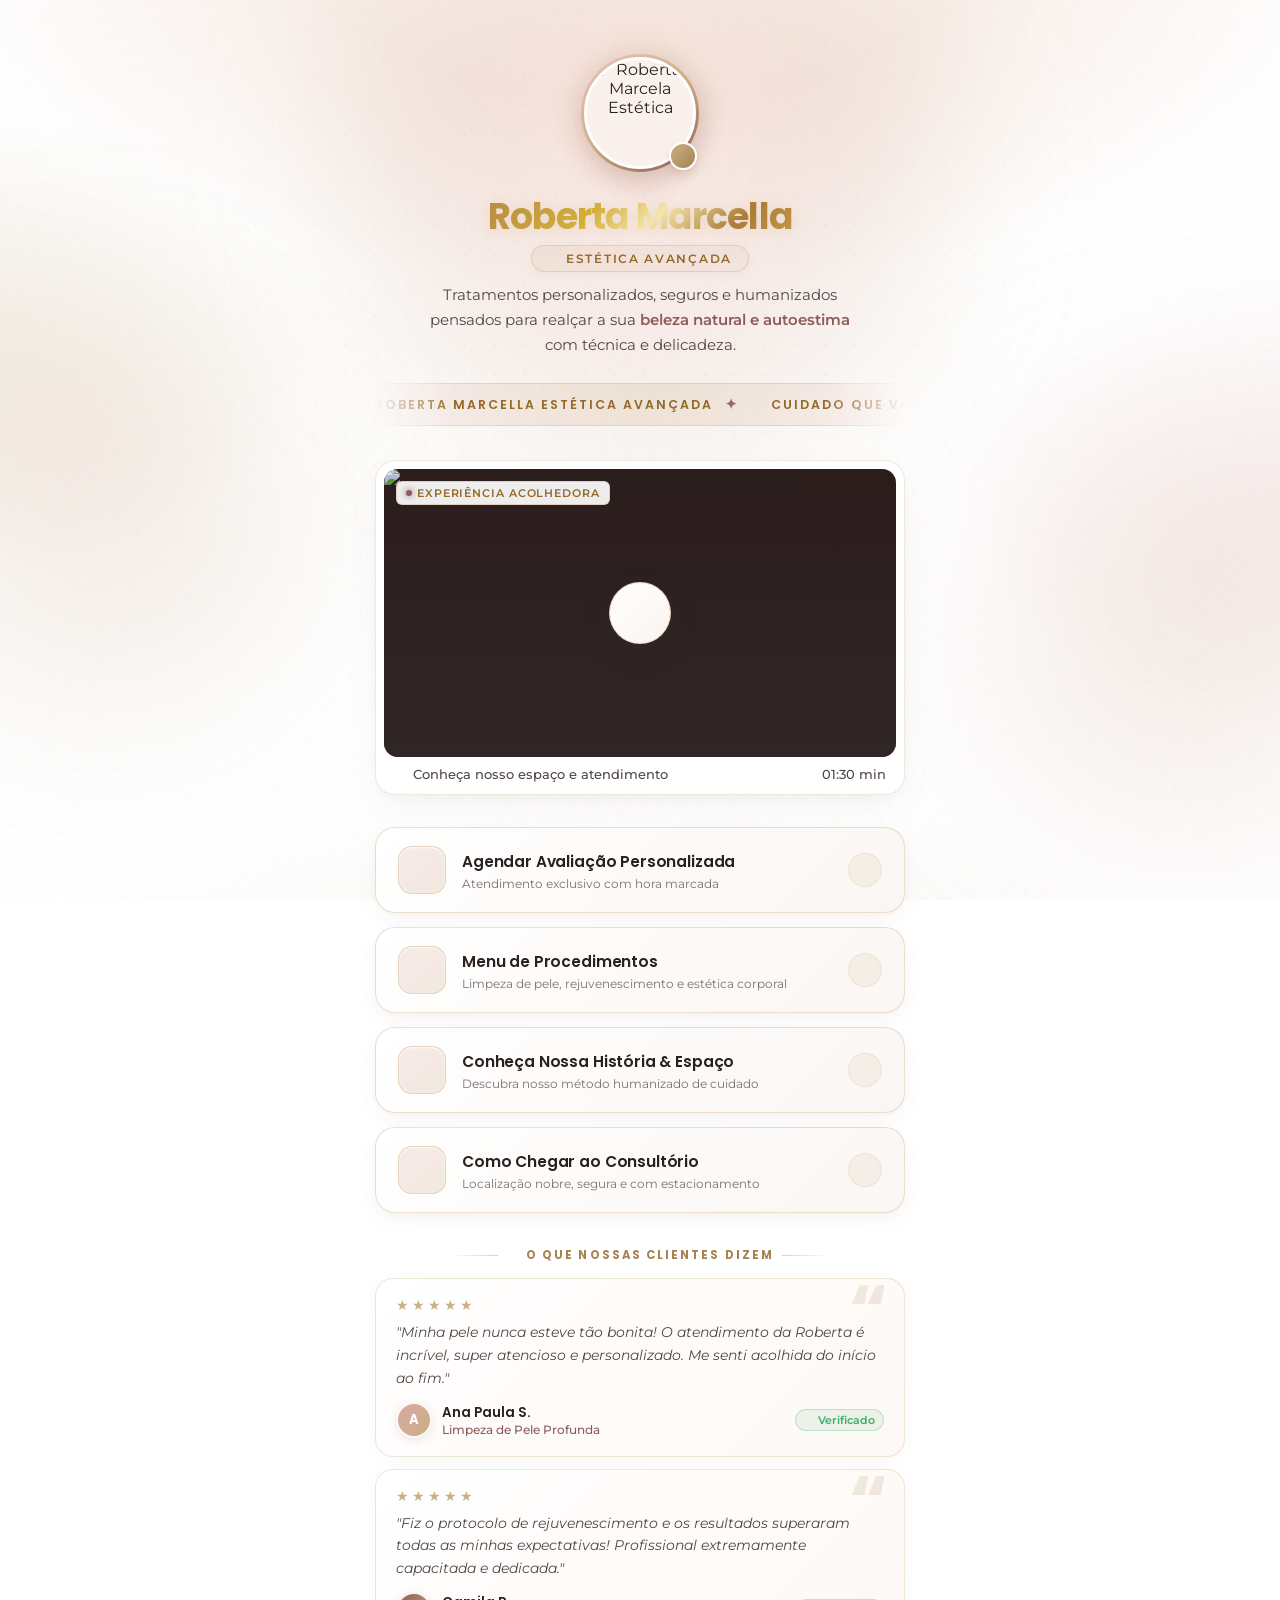
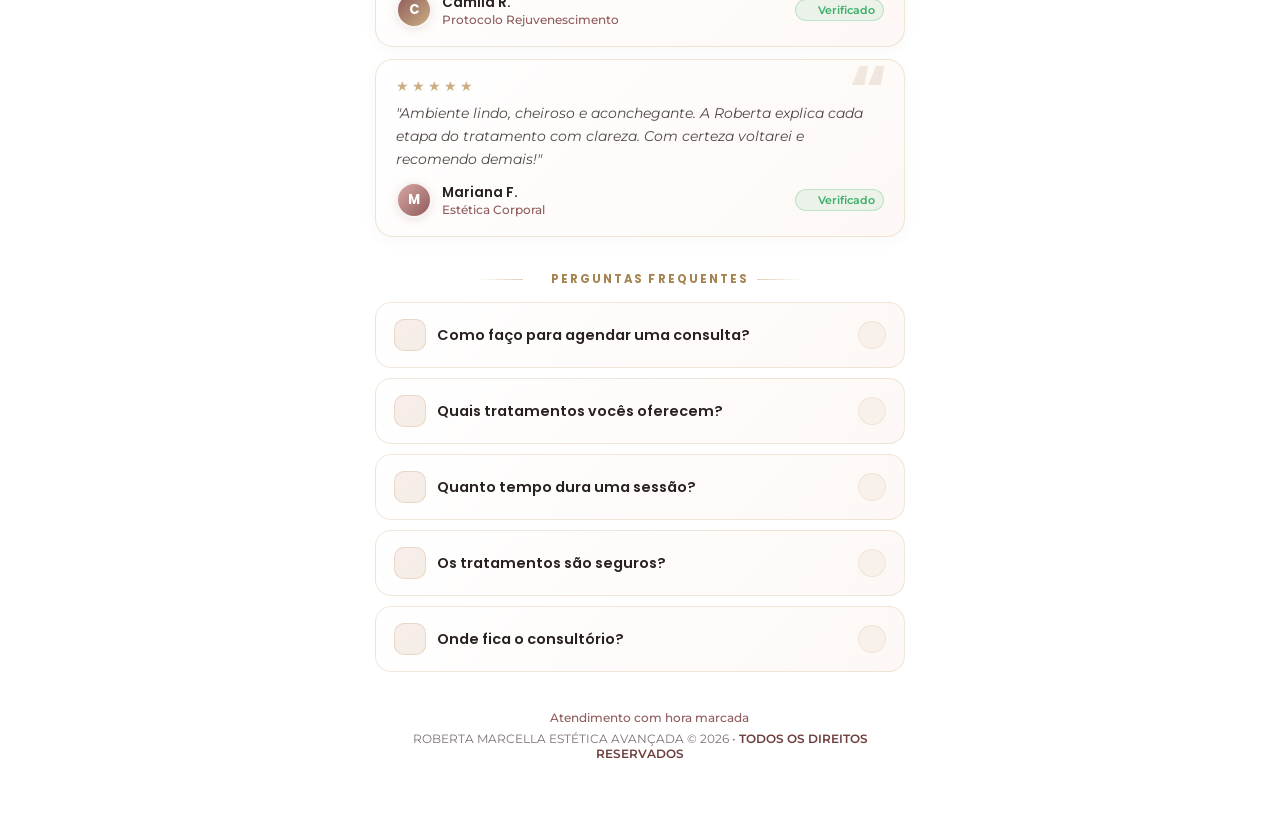
==== bio-roberta-marcela.html @ e095eda8 "Add files via upload" ====
<!DOCTYPE html>
<html lang="pt-BR">
<head>
  <meta charset="UTF-8">
  <meta name="viewport" content="width=device-width, initial-scale=1.0">
  <title>Roberta Marcela Estética — Links Oficiais</title>
  <meta name="description" content="Agendamento de consultas, tratamentos corporais e faciais, protocolos exclusivos e contato direto com Roberta Marcela Estética.">

  <!-- Fontes de Luxo: Poppins & Montserrat -->
  <link rel="preconnect" href="https://fonts.googleapis.com">
  <link rel="preconnect" href="https://fonts.gstatic.com" crossorigin>
  <link href="https://fonts.googleapis.com/css2?family=Montserrat:ital,wght@0,300;0,400;0,500;0,600;0,700;1,400&family=Poppins:wght@300;400;500;600;700;800&display=swap" rel="stylesheet">

  <!-- Lucide Icons -->
  <script src="https://unpkg.com/lucide@latest"></script>

  <style>
    /* =========================================================
       TEMA: LIGHT MODERNO PREMIUM MINIMALISTA (Fundo Branco Puro & Bege Seda)
       Identidade: Roberta Marcela Estética (Wine, Rose, Ouro Champanhe & Branco)
       ========================================================= */
    :root {
      --bg-light: #FFFFFF;
      --bg-cream: #FCFAF8;
      --bg-soft: #F9F5F2;
      --surface-card: #FFFFFF;
      --surface-card-hover: #FDFBF9;
      
      /* Cores de Assinatura Roberta Marcela */
      --color-wine: #8E5A5A;
      --color-wine-dark: #6D3D3D;
      --color-wine-soft: rgba(142, 90, 90, 0.08);
      --color-rose: #D9A9A4;
      --color-gold: #CBAE83;
      --color-gold-dark: #A58452;
      
      --text-dark: #292020;
      --text-sub: #524747;
      --text-muted: #7E7070;
      --text-dim: #A89B9B;
      
      --border-card: rgba(203, 174, 131, 0.28);
      --border-card-hover: rgba(142, 90, 90, 0.45);
      
      --shadow-luxury: 0 14px 34px -6px rgba(142, 90, 90, 0.08), 0 4px 14px -2px rgba(51, 43, 43, 0.04);
      --shadow-luxury-hover: 0 20px 42px -6px rgba(142, 90, 90, 0.16), 0 8px 20px -2px rgba(203, 174, 131, 0.12);
      --ease-luxury: cubic-bezier(0.16, 1, 0.3, 1);
    }

    * {
      box-sizing: border-box;
      margin: 0;
      padding: 0;
    }

    body {
      min-height: 100vh;
      background-color: var(--bg-light);
      color: var(--text-dark);
      font-family: 'Montserrat', sans-serif;
      display: flex;
      justify-content: center;
      align-items: flex-start;
      padding: 48px 18px 64px;
      position: relative;
      overflow-x: hidden;
      -webkit-font-smoothing: antialiased;
    }

    /* =========================================================
       FUNDO PREMIUM — SEDA BRANCA COM LUZ DE ESTÚDIO & OURO
       ========================================================= */

    /* Base: seda branca com veios de luz dourada e rosé */
    .ambient-bg {
      position: fixed;
      inset: 0;
      pointer-events: none;
      z-index: 0;
      overflow: hidden;
      background:
        /* Luz de estúdio principal — cone descendente */
        radial-gradient(ellipse 80% 55% at 50% -5%,
          rgba(255, 248, 242, 1) 0%,
          rgba(247, 232, 224, 0.7) 30%,
          rgba(255,255,255,0) 68%),
        /* Reflexo ouro esquerdo */
        radial-gradient(ellipse 55% 45% at -8% 38%,
          rgba(203, 174, 131, 0.22) 0%,
          rgba(255,255,255,0) 60%),
        /* Reflexo rosé direito */
        radial-gradient(ellipse 55% 45% at 108% 55%,
          rgba(233, 197, 194, 0.28) 0%,
          rgba(255,255,255,0) 60%),
        /* Vinheta inferior suave — mantém branco no centro */
        radial-gradient(ellipse 90% 50% at 50% 115%,
          rgba(203, 174, 131, 0.14) 0%,
          rgba(255,255,255,0) 55%),
        /* Base absoluta: branco puro */
        #FFFFFF;
    }

    /* Feixe de luz de estúdio dramático — spot central */
    .spotlight-beam {
      position: absolute;
      top: -200px;
      left: 50%;
      transform: translateX(-50%);
      width: min(1000px, 130vw);
      height: 700px;
      background:
        conic-gradient(from 265deg at 50% 0%,
          rgba(255,255,255,0) 0deg,
          rgba(255, 245, 235, 0.55) 25deg,
          rgba(247, 221, 208, 0.45) 35deg,
          rgba(255,255,255,0) 50deg);
      filter: blur(38px);
      pointer-events: none;
      animation: spotlightPulse 9s ease-in-out infinite alternate;
    }

    @keyframes spotlightPulse {
      0%   { opacity: 0.6; transform: translateX(-50%) scaleX(0.9); }
      100% { opacity: 1;   transform: translateX(-50%) scaleX(1.05); }
    }

    /* Orbes de luz orgânicas */
    .glow-sphere { position: absolute; border-radius: 50%; pointer-events: none; }

    .glow-1 {
      width: 620px; height: 620px;
      top: -140px; left: 50%;
      transform: translateX(-50%);
      background: radial-gradient(circle,
        rgba(255, 235, 220, 0.55) 0%,
        rgba(233, 197, 194, 0.38) 38%,
        rgba(203, 174, 131, 0.18) 62%,
        transparent 80%);
      filter: blur(75px);
      animation: ambientBreathe 11s ease-in-out infinite alternate;
    }

    .glow-2 {
      width: 500px; height: 500px;
      bottom: 2%; right: -12%;
      background: radial-gradient(circle,
        rgba(203, 174, 131, 0.3) 0%,
        rgba(233, 197, 194, 0.2) 45%,
        transparent 72%);
      filter: blur(90px);
      animation: ambientDriftRight 15s ease-in-out infinite alternate;
    }

    .glow-3 {
      width: 460px; height: 460px;
      bottom: 18%; left: -10%;
      background: radial-gradient(circle,
        rgba(233, 197, 194, 0.38) 0%,
        rgba(203, 174, 131, 0.18) 45%,
        transparent 72%);
      filter: blur(85px);
      animation: ambientDriftLeft 13s ease-in-out infinite alternate;
    }

    /* Orbe extra — brilho ouro no centro-meio */
    .glow-4 {
      width: 360px; height: 180px;
      top: 42%; left: 50%;
      transform: translateX(-50%);
      background: radial-gradient(ellipse,
        rgba(203, 174, 131, 0.13) 0%,
        transparent 70%);
      filter: blur(55px);
      animation: ambientBreathe 16s ease-in-out infinite alternate-reverse;
    }

    @keyframes ambientBreathe {
      0%   { transform: translateX(-50%) scale(0.92); opacity: 0.55; }
      100% { transform: translateX(-50%) scale(1.12); opacity: 1; }
    }
    @keyframes ambientDriftRight {
      0%   { transform: translate(0, 0) scale(1); }
      100% { transform: translate(-40px, -55px) scale(1.12); }
    }
    @keyframes ambientDriftLeft {
      0%   { transform: translate(0, 0) scale(1); }
      100% { transform: translate(45px, -35px) scale(1.1); }
    }

    /* Banda horizontal de luz — como reflexo de teto */
    .light-band {
      position: absolute;
      top: 0; left: 0; right: 0;
      height: 3px;
      background: linear-gradient(90deg,
        transparent 0%,
        rgba(203, 174, 131, 0.0) 10%,
        rgba(233, 210, 180, 0.7) 35%,
        rgba(255, 248, 236, 0.9) 50%,
        rgba(233, 210, 180, 0.7) 65%,
        rgba(203, 174, 131, 0.0) 90%,
        transparent 100%);
      pointer-events: none;
      z-index: 2;
    }

    /* Grid de pontos de diamante ultra-finos */
    .ambient-grid {
      position: fixed;
      inset: 0;
      background-image:
        radial-gradient(circle, rgba(142, 90, 90, 0.055) 1px, transparent 1px);
      background-size: 30px 30px;
      pointer-events: none;
      z-index: 0;
      mask-image: radial-gradient(ellipse 75% 60% at 50% 35%, black 15%, transparent 75%);
      -webkit-mask-image: radial-gradient(ellipse 75% 60% at 50% 35%, black 15%, transparent 75%);
    }

    /* Textura orgânica sedosa */
    .ambient-noise {
      position: fixed;
      inset: 0;
      opacity: 0.03;
      background-image: url("data:image/svg+xml,%3Csvg viewBox='0 0 200 200' xmlns='http://www.w3.org/2000/svg'%3E%3Cfilter id='noiseFilter'%3E%3CfeTurbulence type='fractalNoise' baseFrequency='0.72' numOctaves='4' stitchTiles='stitch'/%3E%3C/filter%3E%3Crect width='100%25' height='100%25' filter='url(%23noiseFilter)'/%3E%3C/svg%3E");
      pointer-events: none;
      z-index: 0;
    }

    /* Auréolas concêntricas decorativas no topo (zen) */
    .zen-rings {
      position: absolute;
      top: -140px;
      left: 50%;
      transform: translateX(-50%);
      width: 750px; height: 750px;
      border-radius: 50%;
      border: 1px solid rgba(203, 174, 131, 0.18);
      box-shadow:
        0 0 0 60px  rgba(233, 197, 194, 0.06),
        0 0 0 130px rgba(203, 174, 131, 0.04),
        0 0 0 210px rgba(233, 197, 194, 0.03);
      pointer-events: none;
      mask-image: radial-gradient(ellipse at center, black 30%, transparent 68%);
      -webkit-mask-image: radial-gradient(ellipse at center, black 30%, transparent 68%);
      animation: zenSpin 60s linear infinite;
    }

    @keyframes zenSpin {
      from { transform: translateX(-50%) rotate(0deg); }
      to   { transform: translateX(-50%) rotate(360deg); }
    }

    /* Container Principal */
    .bio-card-wrapper {
      position: relative;
      z-index: 1;
      width: 100%;
      max-width: 530px;
      display: flex;
      flex-direction: column;
      align-items: center;
      text-align: center;
      gap: 24px;
      animation: fadeInPage 0.85s var(--ease-luxury) forwards;
    }

    @keyframes fadeInPage {
      from { opacity: 0; transform: translateY(18px); }
      to { opacity: 1; transform: translateY(0); }
    }

    /* =========================================================
       1. FOTO NO MEIO NA PARTE SUPERIOR (Minimalista & Luxo Claro)
       ========================================================= */
    .profile-avatar-area {
      position: relative;
      margin-top: 6px;
    }

    .avatar-halo {
      position: absolute;
      inset: -6px;
      border-radius: 50%;
      background: linear-gradient(135deg, rgba(233, 197, 194, 0.7), rgba(203, 174, 131, 0.5), rgba(142, 90, 90, 0.3));
      filter: blur(12px);
      opacity: 0.65;
      animation: pulseHalo 4s ease-in-out infinite alternate;
    }

    @keyframes pulseHalo {
      0% { opacity: 0.45; transform: scale(0.97); }
      100% { opacity: 0.85; transform: scale(1.05); }
    }

    .avatar-outer-ring {
      position: relative;
      width: 118px;
      height: 118px;
      border-radius: 50%;
      padding: 3px;
      background: linear-gradient(145deg, #E9C5C2 0%, #CBAE83 50%, #8E5A5A 100%);
      box-shadow: 0 12px 28px rgba(142, 90, 90, 0.18);
    }

    .avatar-image {
      width: 100%;
      height: 100%;
      border-radius: 50%;
      object-fit: cover;
      display: block;
      border: 3px solid #FFFFFF;
      background-color: #FBF1EC;
    }

    .seal-certified {
      position: absolute;
      bottom: 2px;
      right: 2px;
      width: 28px;
      height: 28px;
      background: linear-gradient(135deg, #CBAE83, #A58452);
      color: #FFFFFF;
      border-radius: 50%;
      display: flex;
      align-items: center;
      justify-content: center;
      border: 2.5px solid #FFFFFF;
      box-shadow: 0 4px 10px rgba(142, 90, 90, 0.2);
    }

    .seal-certified svg {
      width: 15px;
      height: 15px;
      stroke-width: 3;
    }

    /* =========================================================
       2. NOME H1 ABAIXO & DESCRIÇÃO BIO
       ========================================================= */
    .profile-heading {
      display: flex;
      flex-direction: column;
      align-items: center;
      gap: 8px;
    }

    /* Nome Roberta Marcella Todo Dourado */
    .profile-title {
      font-family: 'Poppins', sans-serif;
      font-size: clamp(1.75rem, 5.4vw, 2.25rem);
      font-weight: 700;
      letter-spacing: -0.02em;
      line-height: 1.15;
      background: linear-gradient(135deg, #B58A46 0%, #D4AF37 35%, #F3E5AB 55%, #AA7C36 80%, #C49746 100%);
      -webkit-background-clip: text;
      -webkit-text-fill-color: transparent;
      filter: drop-shadow(0 2px 8px rgba(181, 138, 70, 0.2));
    }

    .tag-aesthetic {
      display: inline-flex;
      align-items: center;
      gap: 6px;
      background: linear-gradient(135deg, rgba(203, 174, 131, 0.15) 0%, rgba(233, 197, 194, 0.2) 100%);
      border: 1px solid rgba(203, 174, 131, 0.4);
      padding: 5px 16px;
      border-radius: 999px;
      font-size: 0.76rem;
      font-weight: 600;
      color: #946927;
      text-transform: uppercase;
      letter-spacing: 0.14em;
      box-shadow: 0 2px 8px rgba(203, 174, 131, 0.15);
    }

    .profile-bio-description {
      font-size: 0.95rem;
      line-height: 1.62;
      color: var(--text-sub);
      max-width: 440px;
      margin-top: 3px;
      font-weight: 400;
    }

    .profile-bio-description strong {
      color: var(--color-wine);
      font-weight: 600;
    }

    /* =========================================================
       LINHA LETREIRO INFINITO (Marquee: Roberta Marcella Estética Avançada)
       ========================================================= */
    .marquee-strip {
      width: 100%;
      overflow: hidden;
      white-space: nowrap;
      position: relative;
      padding: 10px 0;
      margin: 2px 0 6px;
      background: linear-gradient(90deg, rgba(233, 197, 194, 0.25) 0%, rgba(203, 174, 131, 0.2) 50%, rgba(233, 197, 194, 0.25) 100%);
      border-top: 1px solid rgba(203, 174, 131, 0.35);
      border-bottom: 1px solid rgba(203, 174, 131, 0.35);
      border-radius: 12px;
      mask-image: linear-gradient(90deg, transparent 0%, black 15%, black 85%, transparent 100%);
      -webkit-mask-image: linear-gradient(90deg, transparent 0%, black 15%, black 85%, transparent 100%);
    }

    .marquee-track {
      display: inline-flex;
      align-items: center;
      gap: 2rem;
      animation: marqueeInfinite 24s linear infinite;
    }

    .marquee-item {
      display: inline-flex;
      align-items: center;
      gap: 0.75rem;
      font-family: 'Poppins', sans-serif;
      font-size: 0.78rem;
      font-weight: 600;
      letter-spacing: 0.16em;
      text-transform: uppercase;
      color: #946927;
    }

    .marquee-item .sparkle-bullet {
      color: var(--color-wine);
      font-size: 0.85rem;
      opacity: 0.9;
    }

    @keyframes marqueeInfinite {
      0% { transform: translateX(0); }
      100% { transform: translateX(-50%); }
    }

    /* =========================================================
       3. PLAY DE VÍDEO (Estética Minimalista Cinema no Fundo Claro)
       ========================================================= */
    .video-card-section {
      width: 100%;
      margin: 4px 0 8px;
    }

    .video-player-frame {
      position: relative;
      width: 100%;
      border-radius: 20px;
      background: #FFFFFF;
      border: 1px solid var(--border-card);
      padding: 8px;
      box-shadow: var(--shadow-luxury);
      transition: all 0.35s var(--ease-luxury);
    }

    .video-player-frame:hover {
      border-color: var(--border-card-hover);
      box-shadow: var(--shadow-luxury-hover);
      transform: translateY(-2px);
    }

    .video-ratio-box {
      position: relative;
      width: 100%;
      padding-top: 56.25%; /* 16:9 Cinema */
      border-radius: 14px;
      overflow: hidden;
      background: #2B1A1A;
    }

    .video-ratio-box iframe {
      position: absolute;
      top: 0;
      left: 0;
      width: 100%;
      height: 100%;
      border: none;
    }

    /* Capa Interativa com Play Button */
    .video-cover-layer {
      position: absolute;
      inset: 0;
      z-index: 2;
      cursor: pointer;
      display: flex;
      align-items: center;
      justify-content: center;
      transition: opacity 0.4s ease;
      background-size: cover;
      background-position: center;
    }

    .video-cover-layer.is-active {
      opacity: 0;
      pointer-events: none;
    }

    .video-tint {
      position: absolute;
      inset: 0;
      background: linear-gradient(180deg, rgba(51, 43, 43, 0.15) 0%, rgba(51, 43, 43, 0.72) 100%);
      transition: background 0.3s ease;
    }

    .video-cover-layer:hover .video-tint {
      background: linear-gradient(180deg, rgba(51, 43, 43, 0.08) 0%, rgba(51, 43, 43, 0.8) 100%);
    }

    .badge-video-tag {
      position: absolute;
      top: 12px;
      left: 12px;
      z-index: 3;
      background: rgba(255, 255, 255, 0.92);
      border: 1px solid rgba(203, 174, 131, 0.45);
      backdrop-filter: blur(8px);
      border-radius: 6px;
      padding: 4px 9px;
      font-size: 0.7rem;
      font-weight: 600;
      color: #946927;
      letter-spacing: 0.08em;
      display: flex;
      align-items: center;
      gap: 5px;
    }

    .badge-video-tag::before {
      content: '';
      width: 6px;
      height: 6px;
      background: var(--color-wine);
      border-radius: 50%;
      box-shadow: 0 0 6px var(--color-wine);
    }

    .play-btn-circle {
      position: relative;
      z-index: 3;
      width: 62px;
      height: 62px;
      border-radius: 50%;
      background: linear-gradient(135deg, #FFFFFF 0%, #FAF4EF 100%);
      border: 1.5px solid rgba(203, 174, 131, 0.5);
      cursor: pointer;
      display: flex;
      align-items: center;
      justify-content: center;
      color: var(--color-wine-dark);
      box-shadow: 0 10px 24px rgba(51, 43, 43, 0.28);
      transition: all 0.35s var(--ease-luxury);
    }

    .play-btn-circle svg {
      width: 22px;
      height: 22px;
      fill: var(--color-wine);
      stroke: var(--color-wine);
      margin-left: 3px;
    }

    .video-cover-layer:hover .play-btn-circle {
      transform: scale(1.1);
      background: #FFFFFF;
      box-shadow: 0 14px 30px rgba(142, 90, 90, 0.32);
    }

    .video-foot-meta {
      display: flex;
      align-items: center;
      justify-content: space-between;
      padding: 10px 10px 4px;
      font-size: 0.8rem;
      color: var(--text-muted);
    }

    .video-foot-meta span {
      display: flex;
      align-items: center;
      gap: 5px;
      color: var(--text-sub);
      font-weight: 500;
    }

    /* =========================================================
       4. BOTÕES / LINKS DE AÇÃO (Padrão 100% Igual, Moderno & Luxuoso)
       ========================================================= */
    .links-column {
      width: 100%;
      display: flex;
      flex-direction: column;
      gap: 14px;
    }

    .bio-btn {
      position: relative;
      display: flex;
      align-items: center;
      justify-content: space-between;
      gap: 16px;
      padding: 18px 22px;
      min-height: 76px;
      background: linear-gradient(135deg, #FFFFFF 0%, #FAF6F3 100%);
      border: 1.5px solid rgba(203, 174, 131, 0.38);
      border-radius: 20px;
      text-decoration: none;
      color: var(--text-dark);
      box-shadow: 0 8px 22px -4px rgba(142, 90, 90, 0.08), 0 2px 6px -1px rgba(203, 174, 131, 0.06);
      transition: all 0.35s cubic-bezier(0.16, 1, 0.3, 1);
      overflow: hidden;
    }

    /* Feixe de luz reflexivo suave no hover */
    .bio-btn::before {
      content: '';
      position: absolute;
      top: 0;
      left: -120%;
      width: 80%;
      height: 100%;
      background: linear-gradient(90deg, transparent, rgba(255, 255, 255, 0.85), transparent);
      transform: skewX(-25deg);
      transition: all 0.75s ease;
      pointer-events: none;
    }

    .bio-btn:hover::before {
      left: 140%;
    }

    .bio-btn:hover {
      background: linear-gradient(135deg, #FFFFFF 0%, #F5ECE6 100%);
      border-color: rgba(142, 90, 90, 0.5);
      transform: translateY(-3px);
      box-shadow: 0 16px 32px -6px rgba(142, 90, 90, 0.16), 0 4px 14px rgba(203, 174, 131, 0.14);
    }

    .btn-left {
      display: flex;
      align-items: center;
      gap: 16px;
      text-align: left;
      flex: 1;
      min-width: 0;
    }

    .icon-box {
      width: 48px;
      height: 48px;
      border-radius: 14px;
      background: linear-gradient(135deg, rgba(233, 197, 194, 0.35) 0%, rgba(203, 174, 131, 0.25) 100%);
      border: 1px solid rgba(203, 174, 131, 0.4);
      display: flex;
      align-items: center;
      justify-content: center;
      color: var(--color-wine);
      flex-shrink: 0;
      box-shadow: inset 0 1px 2px rgba(255, 255, 255, 0.9);
      transition: all 0.35s cubic-bezier(0.16, 1, 0.3, 1);
    }

    .icon-box svg {
      width: 22px;
      height: 22px;
    }

    .bio-btn:hover .icon-box {
      background: linear-gradient(135deg, var(--color-wine) 0%, #6D3D3D 100%);
      border-color: var(--color-wine);
      color: #FFFFFF;
      transform: scale(1.08) rotate(-4deg);
      box-shadow: 0 6px 14px rgba(142, 90, 90, 0.25);
    }

    .btn-texts {
      display: flex;
      flex-direction: column;
      gap: 3px;
    }

    .btn-title {
      font-family: 'Poppins', sans-serif;
      font-size: 0.96rem;
      font-weight: 600;
      color: var(--text-dark);
      letter-spacing: -0.01em;
      transition: color 0.3s ease;
    }

    .bio-btn:hover .btn-title {
      color: var(--color-wine-dark);
    }

    .btn-sub {
      font-size: 0.78rem;
      color: var(--text-muted);
      font-weight: 400;
    }

    .btn-arrow {
      width: 34px;
      height: 34px;
      border-radius: 50%;
      background: rgba(203, 174, 131, 0.12);
      border: 1px solid rgba(203, 174, 131, 0.2);
      display: flex;
      align-items: center;
      justify-content: center;
      color: var(--text-muted);
      transition: all 0.35s cubic-bezier(0.16, 1, 0.3, 1);
      flex-shrink: 0;
    }

    .bio-btn:hover .btn-arrow {
      background: var(--color-wine);
      border-color: var(--color-wine);
      color: #FFFFFF;
      transform: translateX(4px);
      box-shadow: 0 4px 10px rgba(142, 90, 90, 0.2);
    }

    /* =========================================================
       5. RODAPÉ E LOCALIZAÇÃO
       ========================================================= */
    .bio-footer {
      display: flex;
      flex-direction: column;
      align-items: center;
      gap: 6px;
      margin-top: 14px;
      font-size: 0.76rem;
      color: var(--text-muted);
    }

    .bio-footer .location-badge {
      display: inline-flex;
      align-items: center;
      gap: 5px;
      color: var(--color-wine);
      font-weight: 500;
    }

    .bio-footer strong {
      color: var(--color-wine-dark);
      font-weight: 600;
    }

    /* =========================================================
       DOBRA: DEPOIMENTOS
       ========================================================= */
    .testimonials-section {
      width: 100%;
      margin-top: 10px;
    }

    .section-label {
      display: flex;
      align-items: center;
      justify-content: center;
      gap: 8px;
      font-family: 'Poppins', sans-serif;
      font-size: 0.72rem;
      font-weight: 700;
      letter-spacing: 0.18em;
      text-transform: uppercase;
      color: var(--color-gold-dark);
      margin-bottom: 14px;
    }

    .section-label::before,
    .section-label::after {
      content: '';
      flex: 1;
      max-width: 48px;
      height: 1px;
      background: linear-gradient(90deg, transparent, rgba(203,174,131,0.6));
    }
    .section-label::after {
      background: linear-gradient(90deg, rgba(203,174,131,0.6), transparent);
    }

    .testimonials-grid {
      display: flex;
      flex-direction: column;
      gap: 12px;
    }

    .testi-card {
      background: linear-gradient(135deg, #FFFFFF 0%, #FDF8F5 100%);
      border: 1.5px solid rgba(203,174,131,0.3);
      border-radius: 18px;
      padding: 18px 20px;
      position: relative;
      box-shadow: 0 4px 18px -4px rgba(142,90,90,0.07);
      transition: all 0.35s cubic-bezier(0.16,1,0.3,1);
      overflow: hidden;
      text-align: left;
    }

    .testi-card::before {
      content: '\201C';
      position: absolute;
      top: -4px;
      right: 16px;
      font-family: 'Poppins', sans-serif;
      font-size: 4.5rem;
      line-height: 1;
      font-weight: 700;
      background: linear-gradient(135deg, rgba(203,174,131,0.22), rgba(142,90,90,0.15));
      -webkit-background-clip: text;
      -webkit-text-fill-color: transparent;
      pointer-events: none;
    }

    .testi-card:hover {
      border-color: rgba(142,90,90,0.4);
      transform: translateY(-2px);
      box-shadow: 0 10px 28px -6px rgba(142,90,90,0.13);
    }

    .testi-stars {
      display: flex;
      gap: 3px;
      margin-bottom: 8px;
    }

    .testi-stars span {
      font-size: 0.85rem;
      color: var(--color-gold);
    }

    .testi-text {
      font-size: 0.88rem;
      line-height: 1.62;
      color: var(--text-sub);
      margin-bottom: 12px;
      font-style: italic;
    }

    .testi-author {
      display: flex;
      align-items: center;
      gap: 10px;
    }

    .testi-avatar {
      width: 36px;
      height: 36px;
      border-radius: 50%;
      background: linear-gradient(135deg, var(--color-rose), var(--color-gold));
      display: flex;
      align-items: center;
      justify-content: center;
      font-family: 'Poppins', sans-serif;
      font-size: 0.82rem;
      font-weight: 700;
      color: #FFFFFF;
      flex-shrink: 0;
      border: 2px solid rgba(255,255,255,0.9);
      box-shadow: 0 2px 8px rgba(142,90,90,0.15);
    }

    .testi-name {
      font-family: 'Poppins', sans-serif;
      font-size: 0.84rem;
      font-weight: 600;
      color: var(--text-dark);
    }

    .testi-service {
      font-size: 0.74rem;
      color: var(--color-wine);
      font-weight: 500;
    }

    .testi-badge-verified {
      margin-left: auto;
      display: flex;
      align-items: center;
      gap: 4px;
      font-size: 0.68rem;
      font-weight: 600;
      color: #3BAF6A;
      background: rgba(59,175,106,0.09);
      border: 1px solid rgba(59,175,106,0.25);
      border-radius: 999px;
      padding: 3px 8px;
      flex-shrink: 0;
    }

    /* =========================================================
       DOBRA: FAQ — PERGUNTAS FREQUENTES
       ========================================================= */
    .faq-section {
      width: 100%;
      margin-top: 10px;
    }

    .faq-list {
      display: flex;
      flex-direction: column;
      gap: 10px;
    }

    .faq-item {
      background: linear-gradient(135deg, #FFFFFF 0%, #FDF8F5 100%);
      border: 1.5px solid rgba(203,174,131,0.28);
      border-radius: 16px;
      overflow: hidden;
      transition: border-color 0.3s ease, box-shadow 0.3s ease;
    }

    .faq-item.open {
      border-color: rgba(142,90,90,0.45);
      box-shadow: 0 8px 24px -6px rgba(142,90,90,0.1);
    }

    .faq-question {
      width: 100%;
      display: flex;
      align-items: center;
      justify-content: space-between;
      gap: 12px;
      padding: 16px 18px;
      background: none;
      border: none;
      cursor: pointer;
      text-align: left;
      font-family: 'Poppins', sans-serif;
      font-size: 0.9rem;
      font-weight: 600;
      color: var(--text-dark);
      transition: color 0.3s ease;
    }

    .faq-item.open .faq-question {
      color: var(--color-wine-dark);
    }

    .faq-question-text {
      display: flex;
      align-items: center;
      gap: 11px;
    }

    .faq-icon-box {
      width: 32px;
      height: 32px;
      border-radius: 10px;
      background: linear-gradient(135deg, rgba(233,197,194,0.3), rgba(203,174,131,0.2));
      border: 1px solid rgba(203,174,131,0.35);
      display: flex;
      align-items: center;
      justify-content: center;
      color: var(--color-wine);
      flex-shrink: 0;
      transition: all 0.3s ease;
    }

    .faq-item.open .faq-icon-box {
      background: linear-gradient(135deg, var(--color-wine), #6D3D3D);
      color: #FFFFFF;
      border-color: var(--color-wine);
    }

    .faq-chevron {
      width: 28px;
      height: 28px;
      border-radius: 50%;
      background: rgba(203,174,131,0.1);
      border: 1px solid rgba(203,174,131,0.2);
      display: flex;
      align-items: center;
      justify-content: center;
      color: var(--text-muted);
      flex-shrink: 0;
      transition: all 0.35s cubic-bezier(0.16,1,0.3,1);
    }

    .faq-item.open .faq-chevron {
      background: var(--color-wine);
      border-color: var(--color-wine);
      color: #FFFFFF;
      transform: rotate(180deg);
    }

    .faq-answer {
      max-height: 0;
      overflow: hidden;
      transition: max-height 0.45s cubic-bezier(0.16,1,0.3,1), padding 0.35s ease;
      padding: 0 18px;
    }

    .faq-answer-inner {
      border-top: 1px solid rgba(203,174,131,0.2);
      padding: 14px 0 16px;
      font-size: 0.87rem;
      line-height: 1.65;
      color: var(--text-sub);
    }

    .faq-item.open .faq-answer {
      max-height: 400px;
      padding: 0 18px;
    }

    /* Ajustes Mobile */
    @media (max-width: 480px) {
      body {
        padding: 38px 14px 50px;
      }
      .avatar-outer-ring {
        width: 106px;
        height: 106px;
      }
      .bio-btn {
        padding: 14px 16px;
      }
      .icon-box {
        width: 40px;
        height: 40px;
      }
      .play-btn-circle {
        width: 54px;
        height: 54px;
      }
      .play-btn-circle svg {
        width: 20px;
        height: 20px;
      }
      .marquee-item {
        font-size: 0.72rem;
        gap: 0.5rem;
      }
      .faq-question {
        font-size: 0.84rem;
        padding: 14px 14px;
      }
      .testi-card {
        padding: 16px;
      }
    }
  </style>
</head>
<body>

  <!-- Efeitos de iluminação de fundo claros (Rosé, Ouro & Seda) -->
  <div class="ambient-bg">
    <div class="spotlight-beam"></div>
    <div class="zen-rings"></div>
    <div class="glow-sphere glow-1"></div>
    <div class="glow-sphere glow-2"></div>
    <div class="glow-sphere glow-3"></div>
    <div class="ambient-grid"></div>
    <div class="ambient-noise"></div>
  </div>

  <!-- Cartão / Conteúdo Central da Bio -->
  <main class="bio-card-wrapper">

    <!-- 1. FOTO NO MEIO NA PARTE SUPERIOR -->
    <div class="profile-avatar-area">
      <div class="avatar-halo"></div>
      <div class="avatar-outer-ring">
        <img 
          src="https://images.unsplash.com/photo-1594824476967-48c8b964273f?q=80&w=900&auto=format&fit=crop" 
          alt="Roberta Marcela Estética" 
          class="avatar-image"
        >
      </div>
      <!-- Selo de especialista certificada -->
      <div class="seal-certified" title="Profissional Certificada">
        <i data-lucide="check"></i>
      </div>
    </div>

    <!-- 2. NOME H1 ABAIXO & DESCRIÇÃO BIO -->
    <header class="profile-heading">
      <h1 class="profile-title">Roberta Marcella</h1>
      <div class="tag-aesthetic">
        <i data-lucide="sparkles" style="width: 12px; height: 12px;"></i>
        Estética Avançada
      </div>

      <!-- DESCRIÇÃO DA BIO -->
      <p class="profile-bio-description">
        Tratamentos personalizados, seguros e humanizados pensados para realçar a sua <strong>beleza natural e autoestima</strong> com técnica e delicadeza.
      </p>
    </header>

    <!-- LINHA COM NOME PASSANDO INFINITO (MARQUEE) -->
    <div class="marquee-strip" aria-hidden="true">
      <div class="marquee-track">
        <span class="marquee-item">ROBERTA MARCELLA ESTÉTICA AVANÇADA <span class="sparkle-bullet">✦</span></span>
        <span class="marquee-item">CUIDADO QUE VALORIZA SUA BELEZA <span class="sparkle-bullet">✦</span></span>
        <span class="marquee-item">ROBERTA MARCELLA ESTÉTICA AVANÇADA <span class="sparkle-bullet">✦</span></span>
        <span class="marquee-item">ATENDIMENTO HUMANIZADO & EXCLUSIVO <span class="sparkle-bullet">✦</span></span>
        <!-- Duplicado para loop infinito fluído -->
        <span class="marquee-item">ROBERTA MARCELLA ESTÉTICA AVANÇADA <span class="sparkle-bullet">✦</span></span>
        <span class="marquee-item">CUIDADO QUE VALORIZA SUA BELEZA <span class="sparkle-bullet">✦</span></span>
        <span class="marquee-item">ROBERTA MARCELLA ESTÉTICA AVANÇADA <span class="sparkle-bullet">✦</span></span>
        <span class="marquee-item">ATENDIMENTO HUMANIZADO & EXCLUSIVO <span class="sparkle-bullet">✦</span></span>
      </div>
    </div>

    <!-- 3. PLAY DE VÍDEO (Design Cinema Dark/Claro) -->
    <section class="video-card-section">
      <div class="video-player-frame">
        <div class="video-ratio-box">
          
          <!-- Capa com Play Button -->
          <div class="video-cover-layer" id="videoCoverLayer" onclick="playVideo()">
            <img 
              src="https://images.unsplash.com/photo-1600334129128-685c5582fd35?q=80&w=1200&h=1000&auto=format&fit=crop" 
              alt="Ambiente Roberta Marcela Estética" 
              style="position: absolute; inset: 0; width: 100%; height: 100%; object-fit: cover;"
            >
            <div class="video-tint"></div>

            <div class="badge-video-tag">
              EXPERIÊNCIA ACOLHEDORA
            </div>

            <button class="play-btn-circle" aria-label="Reproduzir Vídeo de Apresentação">
              <i data-lucide="play"></i>
            </button>
          </div>

          <!-- Iframe do Vídeo -->
          <iframe 
            id="videoIframe"
            src="" 
            data-src="https://www.youtube.com/embed/dQw4w9WgXcQ?autoplay=1&rel=0&modestbranding=1" 
            title="Apresentação Roberta Marcela Estética" 
            allow="accelerometer; autoplay; clipboard-write; encrypted-media; gyroscope; picture-in-picture" 
            allowfullscreen>
          </iframe>

        </div>

        <div class="video-foot-meta">
          <span><i data-lucide="play-circle" style="width: 14px; height: 14px; color: var(--color-wine);"></i> Conheça nosso espaço e atendimento</span>
          <span>01:30 min</span>
        </div>
      </div>
    </section>

    <!-- 4. BOTÕES E LINKS DE ATENDIMENTO -->
    <div class="links-column">

      <!-- Link 1: Agendar no WhatsApp -->
      <a href="https://wa.me/5500000000000?text=Ol%C3%A1%2C%20gostaria%20de%20agendar%20uma%20avalia%C3%A7%C3%A3o%20personalizada." target="_blank" rel="noopener noreferrer" class="bio-btn">
        <div class="btn-left">
          <div class="icon-box">
            <i data-lucide="calendar-heart"></i>
          </div>
          <div class="btn-texts">
            <span class="btn-title">Agendar Avaliação Personalizada</span>
            <span class="btn-sub">Atendimento exclusivo com hora marcada</span>
          </div>
        </div>
        <div class="btn-arrow">
          <i data-lucide="arrow-right" style="width: 16px; height: 16px;"></i>
        </div>
      </a>

      <!-- Link 2: Menu de Tratamentos -->
      <a href="roberta-marcela-estetica (1).html#tratamentos" target="_blank" rel="noopener noreferrer" class="bio-btn">
        <div class="btn-left">
          <div class="icon-box">
            <i data-lucide="sparkles"></i>
          </div>
          <div class="btn-texts">
            <span class="btn-title">Menu de Procedimentos</span>
            <span class="btn-sub">Limpeza de pele, rejuvenescimento e estética corporal</span>
          </div>
        </div>
        <div class="btn-arrow">
          <i data-lucide="arrow-right" style="width: 16px; height: 16px;"></i>
        </div>
      </a>

      <!-- Link 3: Conhecer a Clínica / Site Completo -->
      <a href="roberta-marcela-estetica (1).html" target="_blank" rel="noopener noreferrer" class="bio-btn">
        <div class="btn-left">
          <div class="icon-box">
            <i data-lucide="gem"></i>
          </div>
          <div class="btn-texts">
            <span class="btn-title">Conheça Nossa História & Espaço</span>
            <span class="btn-sub">Descubra nosso método humanizado de cuidado</span>
          </div>
        </div>
        <div class="btn-arrow">
          <i data-lucide="arrow-right" style="width: 16px; height: 16px;"></i>
        </div>
      </a>

      <!-- Link 4: Localização e Como Chegar -->
      <a href="https://maps.google.com" target="_blank" rel="noopener noreferrer" class="bio-btn">
        <div class="btn-left">
          <div class="icon-box">
            <i data-lucide="map-pin"></i>
          </div>
          <div class="btn-texts">
            <span class="btn-title">Como Chegar ao Consultório</span>
            <span class="btn-sub">Localização nobre, segura e com estacionamento</span>
          </div>
        </div>
        <div class="btn-arrow">
          <i data-lucide="arrow-right" style="width: 16px; height: 16px;"></i>
        </div>
      </a>

    </div>

    <!-- =====================================================
         DOBRA 5 — DEPOIMENTOS DE CLIENTES
         ===================================================== -->
    <section class="testimonials-section">
      <div class="section-label">
        <i data-lucide="star" style="width: 12px; height: 12px;"></i>
        O que nossas clientes dizem
      </div>

      <div class="testimonials-grid">

        <!-- Depoimento 1 -->
        <div class="testi-card">
          <div class="testi-stars">
            <span>★</span><span>★</span><span>★</span><span>★</span><span>★</span>
          </div>
          <p class="testi-text">"Minha pele nunca esteve tão bonita! O atendimento da Roberta é incrível, super atencioso e personalizado. Me senti acolhida do início ao fim."</p>
          <div class="testi-author">
            <div class="testi-avatar">A</div>
            <div>
              <div class="testi-name">Ana Paula S.</div>
              <div class="testi-service">Limpeza de Pele Profunda</div>
            </div>
            <div class="testi-badge-verified">
              <i data-lucide="check" style="width: 10px; height: 10px;"></i>
              Verificado
            </div>
          </div>
        </div>

        <!-- Depoimento 2 -->
        <div class="testi-card">
          <div class="testi-stars">
            <span>★</span><span>★</span><span>★</span><span>★</span><span>★</span>
          </div>
          <p class="testi-text">"Fiz o protocolo de rejuvenescimento e os resultados superaram todas as minhas expectativas! Profissional extremamente capacitada e dedicada."</p>
          <div class="testi-author">
            <div class="testi-avatar" style="background: linear-gradient(135deg, #8E5A5A, #CBAE83);">C</div>
            <div>
              <div class="testi-name">Camila R.</div>
              <div class="testi-service">Protocolo Rejuvenescimento</div>
            </div>
            <div class="testi-badge-verified">
              <i data-lucide="check" style="width: 10px; height: 10px;"></i>
              Verificado
            </div>
          </div>
        </div>

        <!-- Depoimento 3 -->
        <div class="testi-card">
          <div class="testi-stars">
            <span>★</span><span>★</span><span>★</span><span>★</span><span>★</span>
          </div>
          <p class="testi-text">"Ambiente lindo, cheiroso e aconchegante. A Roberta explica cada etapa do tratamento com clareza. Com certeza voltarei e recomendo demais!"</p>
          <div class="testi-author">
            <div class="testi-avatar" style="background: linear-gradient(135deg, #D9A9A4, #8E5A5A);">M</div>
            <div>
              <div class="testi-name">Mariana F.</div>
              <div class="testi-service">Estética Corporal</div>
            </div>
            <div class="testi-badge-verified">
              <i data-lucide="check" style="width: 10px; height: 10px;"></i>
              Verificado
            </div>
          </div>
        </div>

      </div>
    </section>

    <!-- =====================================================
         DOBRA 6 — FAQ: PERGUNTAS FREQUENTES
         ===================================================== -->
    <section class="faq-section">
      <div class="section-label">
        <i data-lucide="message-circle-question" style="width: 12px; height: 12px;"></i>
        Perguntas Frequentes
      </div>

      <div class="faq-list" id="faqList">

        <!-- FAQ 1 -->
        <div class="faq-item" id="faq-1">
          <button class="faq-question" onclick="toggleFaq('faq-1')" aria-expanded="false">
            <div class="faq-question-text">
              <div class="faq-icon-box">
                <i data-lucide="calendar" style="width: 14px; height: 14px;"></i>
              </div>
              Como faço para agendar uma consulta?
            </div>
            <div class="faq-chevron">
              <i data-lucide="chevron-down" style="width: 14px; height: 14px;"></i>
            </div>
          </button>
          <div class="faq-answer">
            <div class="faq-answer-inner">
              O agendamento é feito diretamente pelo WhatsApp, de forma rápida e simples. Basta clicar no botão "Agendar Avaliação Personalizada" acima e enviar uma mensagem. Respondemos em poucos minutos!
            </div>
          </div>
        </div>

        <!-- FAQ 2 -->
        <div class="faq-item" id="faq-2">
          <button class="faq-question" onclick="toggleFaq('faq-2')" aria-expanded="false">
            <div class="faq-question-text">
              <div class="faq-icon-box">
                <i data-lucide="sparkles" style="width: 14px; height: 14px;"></i>
              </div>
              Quais tratamentos vocês oferecem?
            </div>
            <div class="faq-chevron">
              <i data-lucide="chevron-down" style="width: 14px; height: 14px;"></i>
            </div>
          </button>
          <div class="faq-answer">
            <div class="faq-answer-inner">
              Oferecemos uma ampla variedade de tratamentos faciais (limpeza de pele, rejuvenescimento, hidratação profunda) e corporais (drenagem linfática, modelagem, redução de medidas). Todos os protocolos são personalizados de acordo com o seu perfil e necessidade.
            </div>
          </div>
        </div>

        <!-- FAQ 3 -->
        <div class="faq-item" id="faq-3">
          <button class="faq-question" onclick="toggleFaq('faq-3')" aria-expanded="false">
            <div class="faq-question-text">
              <div class="faq-icon-box">
                <i data-lucide="clock" style="width: 14px; height: 14px;"></i>
              </div>
              Quanto tempo dura uma sessão?
            </div>
            <div class="faq-chevron">
              <i data-lucide="chevron-down" style="width: 14px; height: 14px;"></i>
            </div>
          </button>
          <div class="faq-answer">
            <div class="faq-answer-inner">
              O tempo varia conforme o procedimento. Sessões faciais geralmente duram entre 60 a 90 minutos, enquanto os tratamentos corporais podem durar de 60 a 120 minutos. Na avaliação inicial, você receberá todas as informações detalhadas sobre o seu protocolo específico.
            </div>
          </div>
        </div>

        <!-- FAQ 4 -->
        <div class="faq-item" id="faq-4">
          <button class="faq-question" onclick="toggleFaq('faq-4')" aria-expanded="false">
            <div class="faq-question-text">
              <div class="faq-icon-box">
                <i data-lucide="shield-check" style="width: 14px; height: 14px;"></i>
              </div>
              Os tratamentos são seguros?
            </div>
            <div class="faq-chevron">
              <i data-lucide="chevron-down" style="width: 14px; height: 14px;"></i>
            </div>
          </button>
          <div class="faq-answer">
            <div class="faq-answer-inner">
              Sim! Todos os procedimentos são realizados com produtos de alta qualidade, equipamentos modernos e seguem rigorosos protocolos de biossegurança. A Roberta Marcella é profissional certificada e atualizada com as melhores técnicas do mercado estético.
            </div>
          </div>
        </div>

        <!-- FAQ 5 -->
        <div class="faq-item" id="faq-5">
          <button class="faq-question" onclick="toggleFaq('faq-5')" aria-expanded="false">
            <div class="faq-question-text">
              <div class="faq-icon-box">
                <i data-lucide="map-pin" style="width: 14px; height: 14px;"></i>
              </div>
              Onde fica o consultório?
            </div>
            <div class="faq-chevron">
              <i data-lucide="chevron-down" style="width: 14px; height: 14px;"></i>
            </div>
          </button>
          <div class="faq-answer">
            <div class="faq-answer-inner">
              O consultório está localizado em uma região nobre e de fácil acesso, com estacionamento disponível nas proximidades. Após o agendamento, você receberá o endereço completo e as instruções de como chegar com facilidade.
            </div>
          </div>
        </div>

      </div>
    </section>

    <!-- 6. RODAPÉ COM COPYRIGHT 2026 ATUALIZADO -->
    <footer class="bio-footer">
      <div class="location-badge">
        <i data-lucide="map-pin" style="width: 13px; height: 13px;"></i>
        <span>Atendimento com hora marcada</span>
      </div>
      <div>ROBERTA MARCELLA ESTÉTICA AVANÇADA © 2026 • <strong>TODOS OS DIREITOS RESERVADOS</strong></div>
    </footer>

  </main>

  <script>
    // Inicialização dos ícones Lucide
    lucide.createIcons();

    // Reprodução do vídeo com transição suave
    function playVideo() {
      const cover = document.getElementById('videoCoverLayer');
      const iframe = document.getElementById('videoIframe');
      
      iframe.src = iframe.getAttribute('data-src');
      cover.classList.add('is-active');
    }

    // FAQ Accordion — abre/fecha com animação suave
    function toggleFaq(id) {
      const allItems = document.querySelectorAll('.faq-item');
      const clickedItem = document.getElementById(id);
      const isOpen = clickedItem.classList.contains('open');

      // Fecha todos os itens
      allItems.forEach(item => {
        item.classList.remove('open');
        const btn = item.querySelector('.faq-question');
        if (btn) btn.setAttribute('aria-expanded', 'false');
      });

      // Se o item clicado não estava aberto, abre ele
      if (!isOpen) {
        clickedItem.classList.add('open');
        const btn = clickedItem.querySelector('.faq-question');
        if (btn) btn.setAttribute('aria-expanded', 'true');
      }

      // Re-inicializa ícones Lucide (ícones do chevron podem mudar dinamicamente)
      lucide.createIcons();
    }
  </script>

</body>
</html>
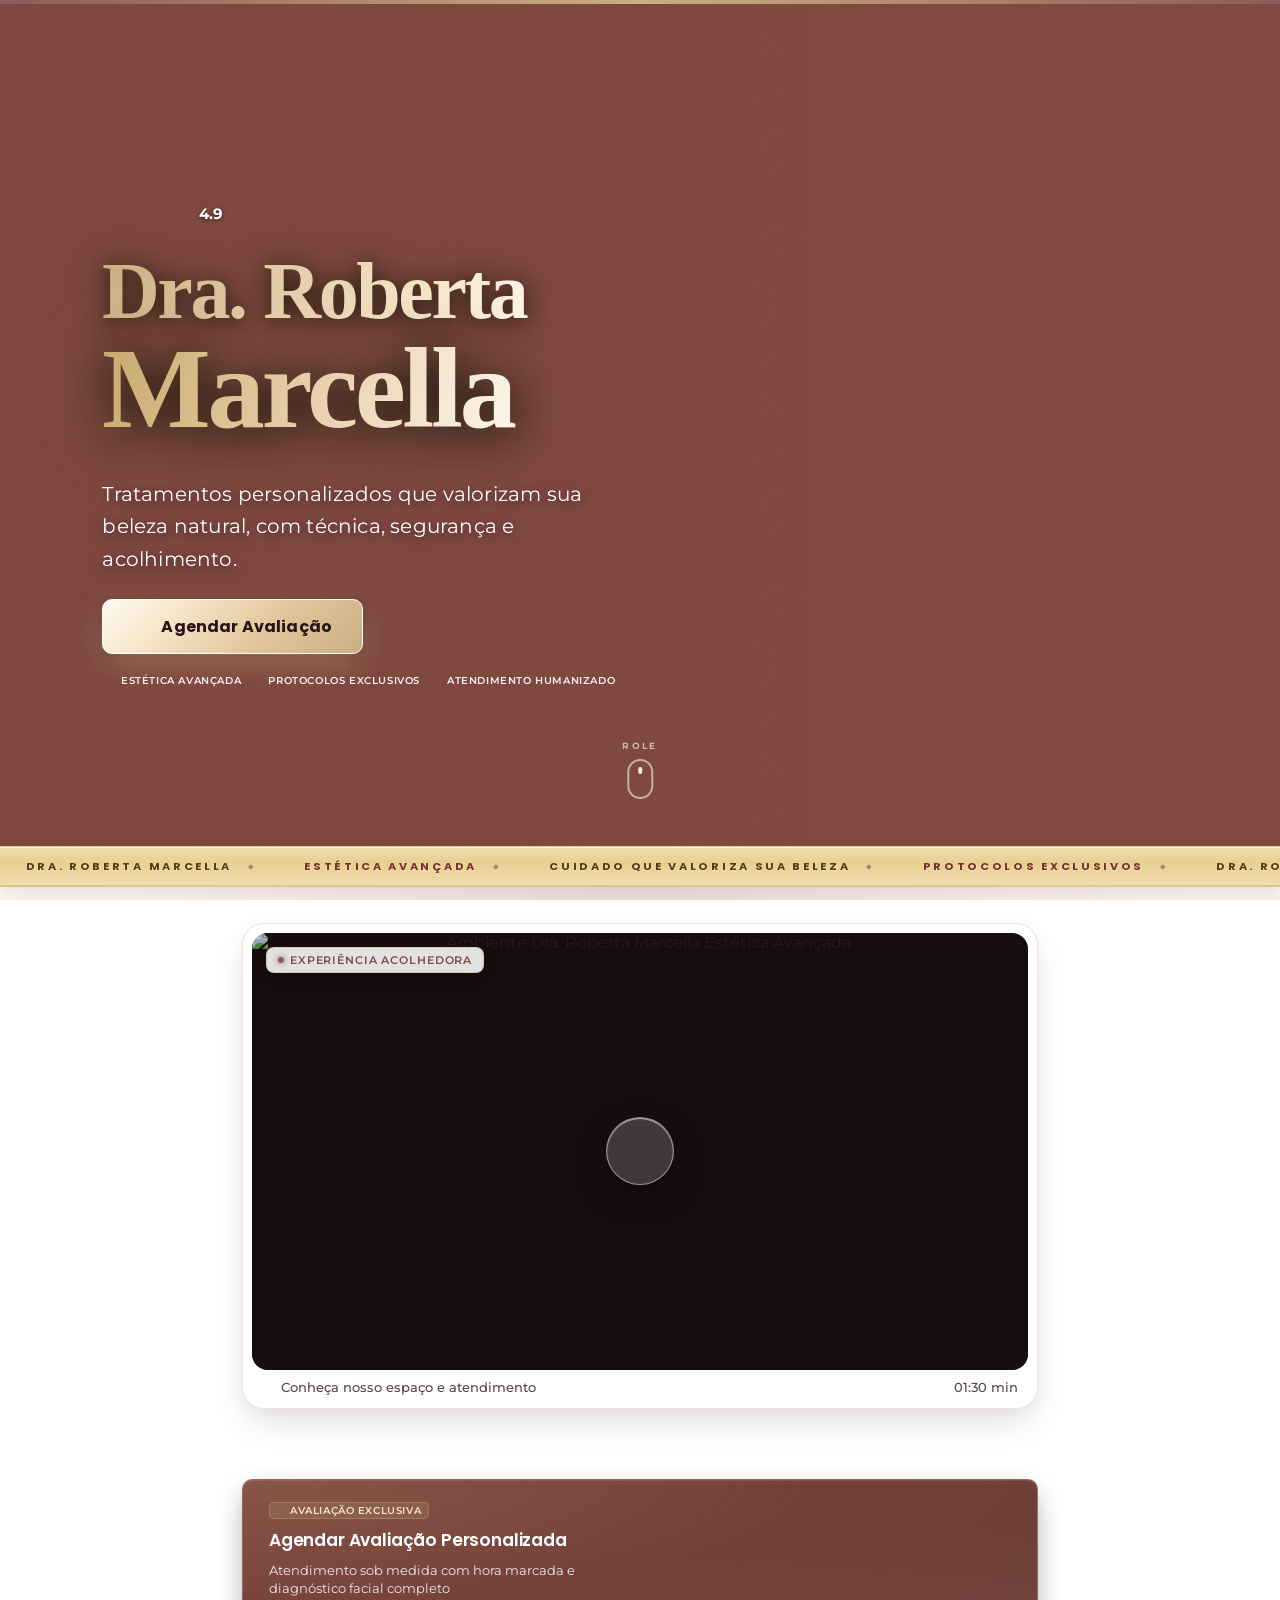
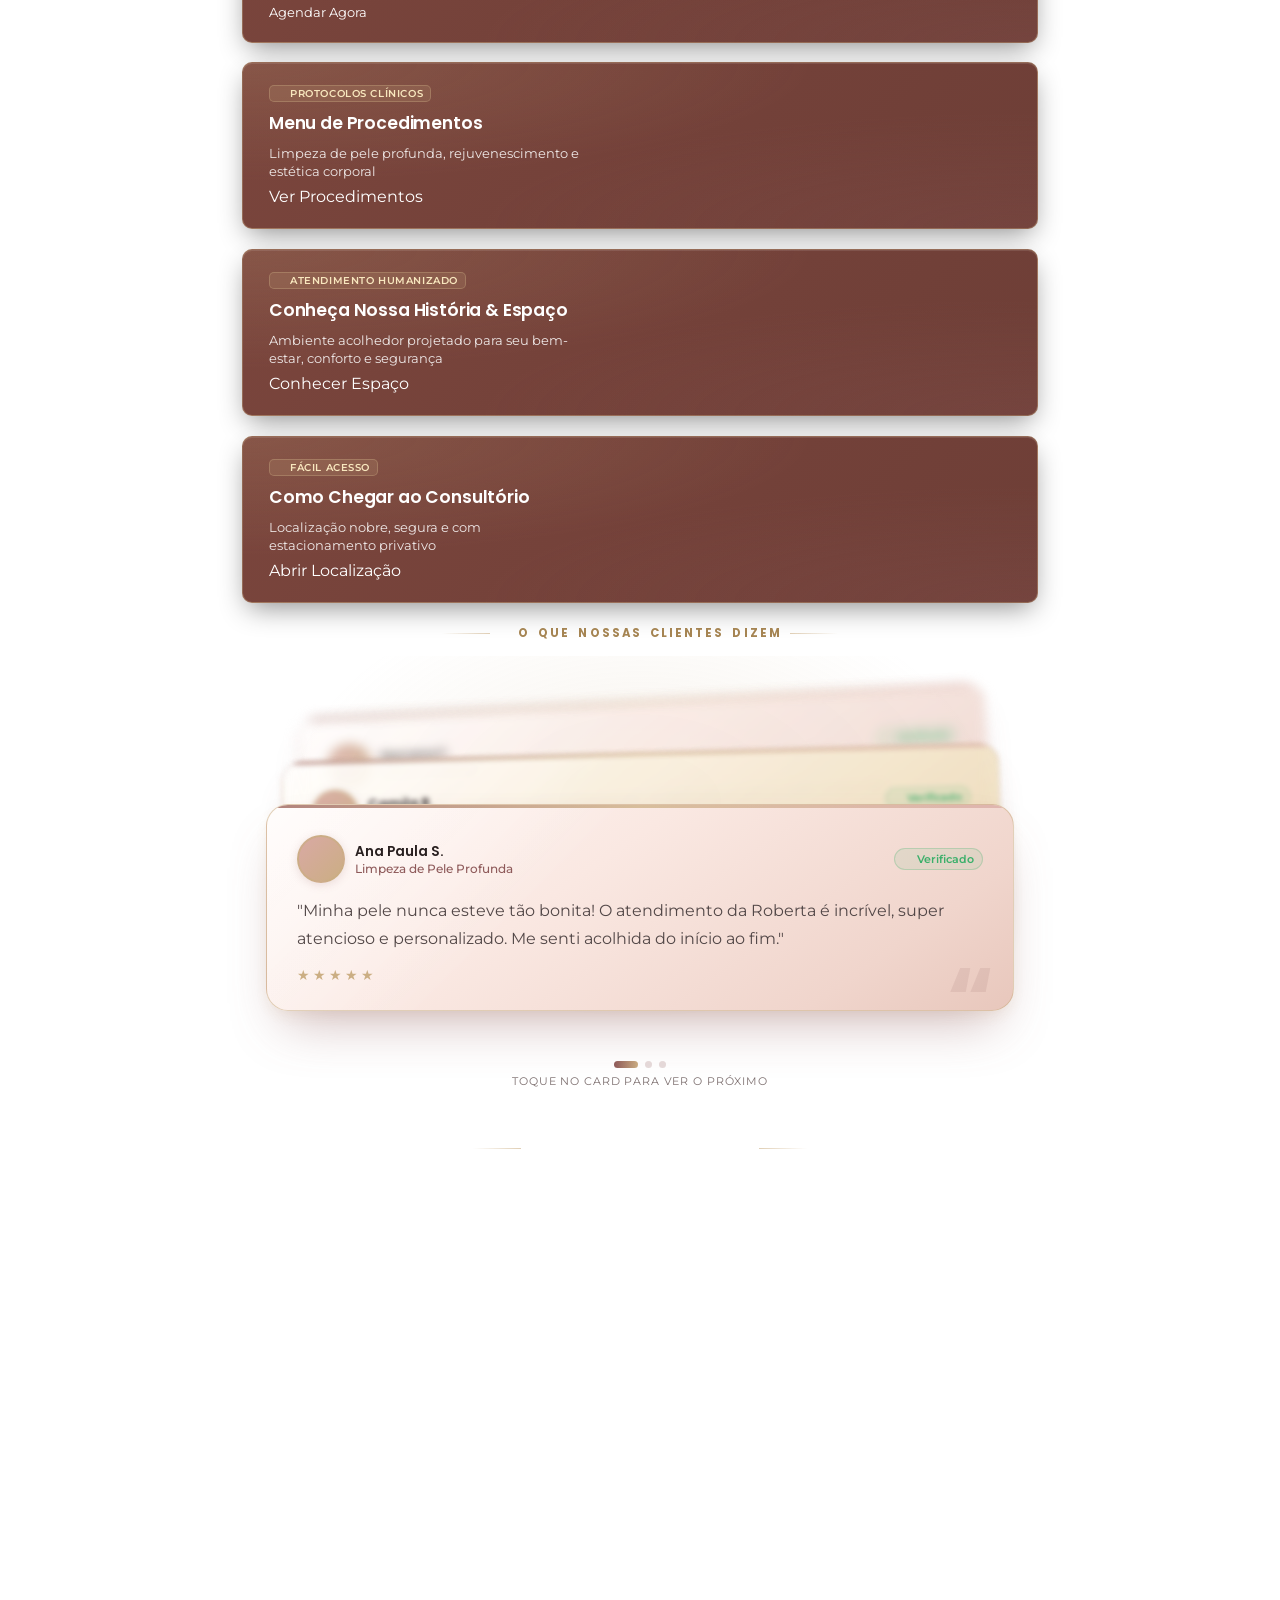
==== commit 788a9bda: "Add files via upload" ====
--- a/bio-roberta-marcela.html
+++ b/bio-roberta-marcela.html
@@ -1,1455 +1,847 @@
-<!DOCTYPE html>
-<html lang="pt-BR">
-<head>
-  <meta charset="UTF-8">
-  <meta name="viewport" content="width=device-width, initial-scale=1.0">
-  <title>Roberta Marcela Estética — Links Oficiais</title>
-  <meta name="description" content="Agendamento de consultas, tratamentos corporais e faciais, protocolos exclusivos e contato direto com Roberta Marcela Estética.">
-
-  <!-- Fontes de Luxo: Poppins & Montserrat -->
-  <link rel="preconnect" href="https://fonts.googleapis.com">
-  <link rel="preconnect" href="https://fonts.gstatic.com" crossorigin>
-  <link href="https://fonts.googleapis.com/css2?family=Montserrat:ital,wght@0,300;0,400;0,500;0,600;0,700;1,400&family=Poppins:wght@300;400;500;600;700;800&display=swap" rel="stylesheet">
-
-  <!-- Lucide Icons -->
-  <script src="https://unpkg.com/lucide@latest"></script>
-
-  <style>
-    /* =========================================================
-       TEMA: LIGHT MODERNO PREMIUM MINIMALISTA (Fundo Branco Puro & Bege Seda)
-       Identidade: Roberta Marcela Estética (Wine, Rose, Ouro Champanhe & Branco)
-       ========================================================= */
-    :root {
-      --bg-light: #FFFFFF;
-      --bg-cream: #FCFAF8;
-      --bg-soft: #F9F5F2;
-      --surface-card: #FFFFFF;
-      --surface-card-hover: #FDFBF9;
-      
-      /* Cores de Assinatura Roberta Marcela */
-      --color-wine: #8E5A5A;
-      --color-wine-dark: #6D3D3D;
-      --color-wine-soft: rgba(142, 90, 90, 0.08);
-      --color-rose: #D9A9A4;
-      --color-gold: #CBAE83;
-      --color-gold-dark: #A58452;
-      
-      --text-dark: #292020;
-      --text-sub: #524747;
-      --text-muted: #7E7070;
-      --text-dim: #A89B9B;
-      
-      --border-card: rgba(203, 174, 131, 0.28);
-      --border-card-hover: rgba(142, 90, 90, 0.45);
-      
-      --shadow-luxury: 0 14px 34px -6px rgba(142, 90, 90, 0.08), 0 4px 14px -2px rgba(51, 43, 43, 0.04);
-      --shadow-luxury-hover: 0 20px 42px -6px rgba(142, 90, 90, 0.16), 0 8px 20px -2px rgba(203, 174, 131, 0.12);
-      --ease-luxury: cubic-bezier(0.16, 1, 0.3, 1);
-    }
-
-    * {
-      box-sizing: border-box;
-      margin: 0;
-      padding: 0;
-    }
-
-    body {
-      min-height: 100vh;
-      background-color: var(--bg-light);
-      color: var(--text-dark);
-      font-family: 'Montserrat', sans-serif;
-      display: flex;
-      justify-content: center;
-      align-items: flex-start;
-      padding: 48px 18px 64px;
-      position: relative;
-      overflow-x: hidden;
-      -webkit-font-smoothing: antialiased;
-    }
-
-    /* =========================================================
-       FUNDO PREMIUM — SEDA BRANCA COM LUZ DE ESTÚDIO & OURO
-       ========================================================= */
-
-    /* Base: seda branca com veios de luz dourada e rosé */
-    .ambient-bg {
-      position: fixed;
-      inset: 0;
-      pointer-events: none;
-      z-index: 0;
-      overflow: hidden;
-      background:
-        /* Luz de estúdio principal — cone descendente */
-        radial-gradient(ellipse 80% 55% at 50% -5%,
-          rgba(255, 248, 242, 1) 0%,
-          rgba(247, 232, 224, 0.7) 30%,
-          rgba(255,255,255,0) 68%),
-        /* Reflexo ouro esquerdo */
-        radial-gradient(ellipse 55% 45% at -8% 38%,
-          rgba(203, 174, 131, 0.22) 0%,
-          rgba(255,255,255,0) 60%),
-        /* Reflexo rosé direito */
-        radial-gradient(ellipse 55% 45% at 108% 55%,
-          rgba(233, 197, 194, 0.28) 0%,
-          rgba(255,255,255,0) 60%),
-        /* Vinheta inferior suave — mantém branco no centro */
-        radial-gradient(ellipse 90% 50% at 50% 115%,
-          rgba(203, 174, 131, 0.14) 0%,
-          rgba(255,255,255,0) 55%),
-        /* Base absoluta: branco puro */
-        #FFFFFF;
-    }
-
-    /* Feixe de luz de estúdio dramático — spot central */
-    .spotlight-beam {
-      position: absolute;
-      top: -200px;
-      left: 50%;
-      transform: translateX(-50%);
-      width: min(1000px, 130vw);
-      height: 700px;
-      background:
-        conic-gradient(from 265deg at 50% 0%,
-          rgba(255,255,255,0) 0deg,
-          rgba(255, 245, 235, 0.55) 25deg,
-          rgba(247, 221, 208, 0.45) 35deg,
-          rgba(255,255,255,0) 50deg);
-      filter: blur(38px);
-      pointer-events: none;
-      animation: spotlightPulse 9s ease-in-out infinite alternate;
-    }
-
-    @keyframes spotlightPulse {
-      0%   { opacity: 0.6; transform: translateX(-50%) scaleX(0.9); }
-      100% { opacity: 1;   transform: translateX(-50%) scaleX(1.05); }
-    }
-
-    /* Orbes de luz orgânicas */
-    .glow-sphere { position: absolute; border-radius: 50%; pointer-events: none; }
-
-    .glow-1 {
-      width: 620px; height: 620px;
-      top: -140px; left: 50%;
-      transform: translateX(-50%);
-      background: radial-gradient(circle,
-        rgba(255, 235, 220, 0.55) 0%,
-        rgba(233, 197, 194, 0.38) 38%,
-        rgba(203, 174, 131, 0.18) 62%,
-        transparent 80%);
-      filter: blur(75px);
-      animation: ambientBreathe 11s ease-in-out infinite alternate;
-    }
-
-    .glow-2 {
-      width: 500px; height: 500px;
-      bottom: 2%; right: -12%;
-      background: radial-gradient(circle,
-        rgba(203, 174, 131, 0.3) 0%,
-        rgba(233, 197, 194, 0.2) 45%,
-        transparent 72%);
-      filter: blur(90px);
-      animation: ambientDriftRight 15s ease-in-out infinite alternate;
-    }
-
-    .glow-3 {
-      width: 460px; height: 460px;
-      bottom: 18%; left: -10%;
-      background: radial-gradient(circle,
-        rgba(233, 197, 194, 0.38) 0%,
-        rgba(203, 174, 131, 0.18) 45%,
-        transparent 72%);
-      filter: blur(85px);
-      animation: ambientDriftLeft 13s ease-in-out infinite alternate;
-    }
-
-    /* Orbe extra — brilho ouro no centro-meio */
-    .glow-4 {
-      width: 360px; height: 180px;
-      top: 42%; left: 50%;
-      transform: translateX(-50%);
-      background: radial-gradient(ellipse,
-        rgba(203, 174, 131, 0.13) 0%,
-        transparent 70%);
-      filter: blur(55px);
-      animation: ambientBreathe 16s ease-in-out infinite alternate-reverse;
-    }
-
-    @keyframes ambientBreathe {
-      0%   { transform: translateX(-50%) scale(0.92); opacity: 0.55; }
-      100% { transform: translateX(-50%) scale(1.12); opacity: 1; }
-    }
-    @keyframes ambientDriftRight {
-      0%   { transform: translate(0, 0) scale(1); }
-      100% { transform: translate(-40px, -55px) scale(1.12); }
-    }
-    @keyframes ambientDriftLeft {
-      0%   { transform: translate(0, 0) scale(1); }
-      100% { transform: translate(45px, -35px) scale(1.1); }
-    }
-
-    /* Banda horizontal de luz — como reflexo de teto */
-    .light-band {
-      position: absolute;
-      top: 0; left: 0; right: 0;
-      height: 3px;
-      background: linear-gradient(90deg,
-        transparent 0%,
-        rgba(203, 174, 131, 0.0) 10%,
-        rgba(233, 210, 180, 0.7) 35%,
-        rgba(255, 248, 236, 0.9) 50%,
-        rgba(233, 210, 180, 0.7) 65%,
-        rgba(203, 174, 131, 0.0) 90%,
-        transparent 100%);
-      pointer-events: none;
-      z-index: 2;
-    }
-
-    /* Grid de pontos de diamante ultra-finos */
-    .ambient-grid {
-      position: fixed;
-      inset: 0;
-      background-image:
-        radial-gradient(circle, rgba(142, 90, 90, 0.055) 1px, transparent 1px);
-      background-size: 30px 30px;
-      pointer-events: none;
-      z-index: 0;
-      mask-image: radial-gradient(ellipse 75% 60% at 50% 35%, black 15%, transparent 75%);
-      -webkit-mask-image: radial-gradient(ellipse 75% 60% at 50% 35%, black 15%, transparent 75%);
-    }
-
-    /* Textura orgânica sedosa */
-    .ambient-noise {
-      position: fixed;
-      inset: 0;
-      opacity: 0.03;
-      background-image: url("data:image/svg+xml,%3Csvg viewBox='0 0 200 200' xmlns='http://www.w3.org/2000/svg'%3E%3Cfilter id='noiseFilter'%3E%3CfeTurbulence type='fractalNoise' baseFrequency='0.72' numOctaves='4' stitchTiles='stitch'/%3E%3C/filter%3E%3Crect width='100%25' height='100%25' filter='url(%23noiseFilter)'/%3E%3C/svg%3E");
-      pointer-events: none;
-      z-index: 0;
-    }
-
-    /* Auréolas concêntricas decorativas no topo (zen) */
-    .zen-rings {
-      position: absolute;
-      top: -140px;
-      left: 50%;
-      transform: translateX(-50%);
-      width: 750px; height: 750px;
-      border-radius: 50%;
-      border: 1px solid rgba(203, 174, 131, 0.18);
-      box-shadow:
-        0 0 0 60px  rgba(233, 197, 194, 0.06),
-        0 0 0 130px rgba(203, 174, 131, 0.04),
-        0 0 0 210px rgba(233, 197, 194, 0.03);
-      pointer-events: none;
-      mask-image: radial-gradient(ellipse at center, black 30%, transparent 68%);
-      -webkit-mask-image: radial-gradient(ellipse at center, black 30%, transparent 68%);
-      animation: zenSpin 60s linear infinite;
-    }
-
-    @keyframes zenSpin {
-      from { transform: translateX(-50%) rotate(0deg); }
-      to   { transform: translateX(-50%) rotate(360deg); }
-    }
-
-    /* Container Principal */
-    .bio-card-wrapper {
-      position: relative;
-      z-index: 1;
-      width: 100%;
-      max-width: 530px;
-      display: flex;
-      flex-direction: column;
-      align-items: center;
-      text-align: center;
-      gap: 24px;
-      animation: fadeInPage 0.85s var(--ease-luxury) forwards;
-    }
-
-    @keyframes fadeInPage {
-      from { opacity: 0; transform: translateY(18px); }
-      to { opacity: 1; transform: translateY(0); }
-    }
-
-    /* =========================================================
-       1. FOTO NO MEIO NA PARTE SUPERIOR (Minimalista & Luxo Claro)
-       ========================================================= */
-    .profile-avatar-area {
-      position: relative;
-      margin-top: 6px;
-    }
-
-    .avatar-halo {
-      position: absolute;
-      inset: -6px;
-      border-radius: 50%;
-      background: linear-gradient(135deg, rgba(233, 197, 194, 0.7), rgba(203, 174, 131, 0.5), rgba(142, 90, 90, 0.3));
-      filter: blur(12px);
-      opacity: 0.65;
-      animation: pulseHalo 4s ease-in-out infinite alternate;
-    }
-
-    @keyframes pulseHalo {
-      0% { opacity: 0.45; transform: scale(0.97); }
-      100% { opacity: 0.85; transform: scale(1.05); }
-    }
-
-    .avatar-outer-ring {
-      position: relative;
-      width: 118px;
-      height: 118px;
-      border-radius: 50%;
-      padding: 3px;
-      background: linear-gradient(145deg, #E9C5C2 0%, #CBAE83 50%, #8E5A5A 100%);
-      box-shadow: 0 12px 28px rgba(142, 90, 90, 0.18);
-    }
-
-    .avatar-image {
-      width: 100%;
-      height: 100%;
-      border-radius: 50%;
-      object-fit: cover;
-      display: block;
-      border: 3px solid #FFFFFF;
-      background-color: #FBF1EC;
-    }
-
-    .seal-certified {
-      position: absolute;
-      bottom: 2px;
-      right: 2px;
-      width: 28px;
-      height: 28px;
-      background: linear-gradient(135deg, #CBAE83, #A58452);
-      color: #FFFFFF;
-      border-radius: 50%;
-      display: flex;
-      align-items: center;
-      justify-content: center;
-      border: 2.5px solid #FFFFFF;
-      box-shadow: 0 4px 10px rgba(142, 90, 90, 0.2);
-    }
-
-    .seal-certified svg {
-      width: 15px;
-      height: 15px;
-      stroke-width: 3;
-    }
-
-    /* =========================================================
-       2. NOME H1 ABAIXO & DESCRIÇÃO BIO
-       ========================================================= */
-    .profile-heading {
-      display: flex;
-      flex-direction: column;
-      align-items: center;
-      gap: 8px;
-    }
-
-    /* Nome Roberta Marcella Todo Dourado */
-    .profile-title {
-      font-family: 'Poppins', sans-serif;
-      font-size: clamp(1.75rem, 5.4vw, 2.25rem);
-      font-weight: 700;
-      letter-spacing: -0.02em;
-      line-height: 1.15;
-      background: linear-gradient(135deg, #B58A46 0%, #D4AF37 35%, #F3E5AB 55%, #AA7C36 80%, #C49746 100%);
-      -webkit-background-clip: text;
-      -webkit-text-fill-color: transparent;
-      filter: drop-shadow(0 2px 8px rgba(181, 138, 70, 0.2));
-    }
-
-    .tag-aesthetic {
-      display: inline-flex;
-      align-items: center;
-      gap: 6px;
-      background: linear-gradient(135deg, rgba(203, 174, 131, 0.15) 0%, rgba(233, 197, 194, 0.2) 100%);
-      border: 1px solid rgba(203, 174, 131, 0.4);
-      padding: 5px 16px;
-      border-radius: 999px;
-      font-size: 0.76rem;
-      font-weight: 600;
-      color: #946927;
-      text-transform: uppercase;
-      letter-spacing: 0.14em;
-      box-shadow: 0 2px 8px rgba(203, 174, 131, 0.15);
-    }
-
-    .profile-bio-description {
-      font-size: 0.95rem;
-      line-height: 1.62;
-      color: var(--text-sub);
-      max-width: 440px;
-      margin-top: 3px;
-      font-weight: 400;
-    }
-
-    .profile-bio-description strong {
-      color: var(--color-wine);
-      font-weight: 600;
-    }
-
-    /* =========================================================
-       LINHA LETREIRO INFINITO (Marquee: Roberta Marcella Estética Avançada)
-       ========================================================= */
-    .marquee-strip {
-      width: 100%;
-      overflow: hidden;
-      white-space: nowrap;
-      position: relative;
-      padding: 10px 0;
-      margin: 2px 0 6px;
-      background: linear-gradient(90deg, rgba(233, 197, 194, 0.25) 0%, rgba(203, 174, 131, 0.2) 50%, rgba(233, 197, 194, 0.25) 100%);
-      border-top: 1px solid rgba(203, 174, 131, 0.35);
-      border-bottom: 1px solid rgba(203, 174, 131, 0.35);
-      border-radius: 12px;
-      mask-image: linear-gradient(90deg, transparent 0%, black 15%, black 85%, transparent 100%);
-      -webkit-mask-image: linear-gradient(90deg, transparent 0%, black 15%, black 85%, transparent 100%);
-    }
-
-    .marquee-track {
-      display: inline-flex;
-      align-items: center;
-      gap: 2rem;
-      animation: marqueeInfinite 24s linear infinite;
-    }
-
-    .marquee-item {
-      display: inline-flex;
-      align-items: center;
-      gap: 0.75rem;
-      font-family: 'Poppins', sans-serif;
-      font-size: 0.78rem;
-      font-weight: 600;
-      letter-spacing: 0.16em;
-      text-transform: uppercase;
-      color: #946927;
-    }
-
-    .marquee-item .sparkle-bullet {
-      color: var(--color-wine);
-      font-size: 0.85rem;
-      opacity: 0.9;
-    }
-
-    @keyframes marqueeInfinite {
-      0% { transform: translateX(0); }
-      100% { transform: translateX(-50%); }
-    }
-
-    /* =========================================================
-       3. PLAY DE VÍDEO (Estética Minimalista Cinema no Fundo Claro)
-       ========================================================= */
-    .video-card-section {
-      width: 100%;
-      margin: 4px 0 8px;
-    }
-
-    .video-player-frame {
-      position: relative;
-      width: 100%;
-      border-radius: 20px;
-      background: #FFFFFF;
-      border: 1px solid var(--border-card);
-      padding: 8px;
-      box-shadow: var(--shadow-luxury);
-      transition: all 0.35s var(--ease-luxury);
-    }
-
-    .video-player-frame:hover {
-      border-color: var(--border-card-hover);
-      box-shadow: var(--shadow-luxury-hover);
-      transform: translateY(-2px);
-    }
-
-    .video-ratio-box {
-      position: relative;
-      width: 100%;
-      padding-top: 56.25%; /* 16:9 Cinema */
-      border-radius: 14px;
-      overflow: hidden;
-      background: #2B1A1A;
-    }
-
-    .video-ratio-box iframe {
-      position: absolute;
-      top: 0;
-      left: 0;
-      width: 100%;
-      height: 100%;
-      border: none;
-    }
-
-    /* Capa Interativa com Play Button */
-    .video-cover-layer {
-      position: absolute;
-      inset: 0;
-      z-index: 2;
-      cursor: pointer;
-      display: flex;
-      align-items: center;
-      justify-content: center;
-      transition: opacity 0.4s ease;
-      background-size: cover;
-      background-position: center;
-    }
-
-    .video-cover-layer.is-active {
-      opacity: 0;
-      pointer-events: none;
-    }
-
-    .video-tint {
-      position: absolute;
-      inset: 0;
-      background: linear-gradient(180deg, rgba(51, 43, 43, 0.15) 0%, rgba(51, 43, 43, 0.72) 100%);
-      transition: background 0.3s ease;
-    }
-
-    .video-cover-layer:hover .video-tint {
-      background: linear-gradient(180deg, rgba(51, 43, 43, 0.08) 0%, rgba(51, 43, 43, 0.8) 100%);
-    }
-
-    .badge-video-tag {
-      position: absolute;
-      top: 12px;
-      left: 12px;
-      z-index: 3;
-      background: rgba(255, 255, 255, 0.92);
-      border: 1px solid rgba(203, 174, 131, 0.45);
-      backdrop-filter: blur(8px);
-      border-radius: 6px;
-      padding: 4px 9px;
-      font-size: 0.7rem;
-      font-weight: 600;
-      color: #946927;
-      letter-spacing: 0.08em;
-      display: flex;
-      align-items: center;
-      gap: 5px;
-    }
-
-    .badge-video-tag::before {
-      content: '';
-      width: 6px;
-      height: 6px;
-      background: var(--color-wine);
-      border-radius: 50%;
-      box-shadow: 0 0 6px var(--color-wine);
-    }
-
-    .play-btn-circle {
-      position: relative;
-      z-index: 3;
-      width: 62px;
-      height: 62px;
-      border-radius: 50%;
-      background: linear-gradient(135deg, #FFFFFF 0%, #FAF4EF 100%);
-      border: 1.5px solid rgba(203, 174, 131, 0.5);
-      cursor: pointer;
-      display: flex;
-      align-items: center;
-      justify-content: center;
-      color: var(--color-wine-dark);
-      box-shadow: 0 10px 24px rgba(51, 43, 43, 0.28);
-      transition: all 0.35s var(--ease-luxury);
-    }
-
-    .play-btn-circle svg {
-      width: 22px;
-      height: 22px;
-      fill: var(--color-wine);
-      stroke: var(--color-wine);
-      margin-left: 3px;
-    }
-
-    .video-cover-layer:hover .play-btn-circle {
-      transform: scale(1.1);
-      background: #FFFFFF;
-      box-shadow: 0 14px 30px rgba(142, 90, 90, 0.32);
-    }
-
-    .video-foot-meta {
-      display: flex;
-      align-items: center;
-      justify-content: space-between;
-      padding: 10px 10px 4px;
-      font-size: 0.8rem;
-      color: var(--text-muted);
-    }
-
-    .video-foot-meta span {
-      display: flex;
-      align-items: center;
-      gap: 5px;
-      color: var(--text-sub);
-      font-weight: 500;
-    }
-
-    /* =========================================================
-       4. BOTÕES / LINKS DE AÇÃO (Padrão 100% Igual, Moderno & Luxuoso)
-       ========================================================= */
-    .links-column {
-      width: 100%;
-      display: flex;
-      flex-direction: column;
-      gap: 14px;
-    }
-
-    .bio-btn {
-      position: relative;
-      display: flex;
-      align-items: center;
-      justify-content: space-between;
-      gap: 16px;
-      padding: 18px 22px;
-      min-height: 76px;
-      background: linear-gradient(135deg, #FFFFFF 0%, #FAF6F3 100%);
-      border: 1.5px solid rgba(203, 174, 131, 0.38);
-      border-radius: 20px;
-      text-decoration: none;
-      color: var(--text-dark);
-      box-shadow: 0 8px 22px -4px rgba(142, 90, 90, 0.08), 0 2px 6px -1px rgba(203, 174, 131, 0.06);
-      transition: all 0.35s cubic-bezier(0.16, 1, 0.3, 1);
-      overflow: hidden;
-    }
-
-    /* Feixe de luz reflexivo suave no hover */
-    .bio-btn::before {
-      content: '';
-      position: absolute;
-      top: 0;
-      left: -120%;
-      width: 80%;
-      height: 100%;
-      background: linear-gradient(90deg, transparent, rgba(255, 255, 255, 0.85), transparent);
-      transform: skewX(-25deg);
-      transition: all 0.75s ease;
-      pointer-events: none;
-    }
-
-    .bio-btn:hover::before {
-      left: 140%;
-    }
-
-    .bio-btn:hover {
-      background: linear-gradient(135deg, #FFFFFF 0%, #F5ECE6 100%);
-      border-color: rgba(142, 90, 90, 0.5);
-      transform: translateY(-3px);
-      box-shadow: 0 16px 32px -6px rgba(142, 90, 90, 0.16), 0 4px 14px rgba(203, 174, 131, 0.14);
-    }
-
-    .btn-left {
-      display: flex;
-      align-items: center;
-      gap: 16px;
-      text-align: left;
-      flex: 1;
-      min-width: 0;
-    }
-
-    .icon-box {
-      width: 48px;
-      height: 48px;
-      border-radius: 14px;
-      background: linear-gradient(135deg, rgba(233, 197, 194, 0.35) 0%, rgba(203, 174, 131, 0.25) 100%);
-      border: 1px solid rgba(203, 174, 131, 0.4);
-      display: flex;
-      align-items: center;
-      justify-content: center;
-      color: var(--color-wine);
-      flex-shrink: 0;
-      box-shadow: inset 0 1px 2px rgba(255, 255, 255, 0.9);
-      transition: all 0.35s cubic-bezier(0.16, 1, 0.3, 1);
-    }
-
-    .icon-box svg {
-      width: 22px;
-      height: 22px;
-    }
-
-    .bio-btn:hover .icon-box {
-      background: linear-gradient(135deg, var(--color-wine) 0%, #6D3D3D 100%);
-      border-color: var(--color-wine);
-      color: #FFFFFF;
-      transform: scale(1.08) rotate(-4deg);
-      box-shadow: 0 6px 14px rgba(142, 90, 90, 0.25);
-    }
-
-    .btn-texts {
-      display: flex;
-      flex-direction: column;
-      gap: 3px;
-    }
-
-    .btn-title {
-      font-family: 'Poppins', sans-serif;
-      font-size: 0.96rem;
-      font-weight: 600;
-      color: var(--text-dark);
-      letter-spacing: -0.01em;
-      transition: color 0.3s ease;
-    }
-
-    .bio-btn:hover .btn-title {
-      color: var(--color-wine-dark);
-    }
-
-    .btn-sub {
-      font-size: 0.78rem;
-      color: var(--text-muted);
-      font-weight: 400;
-    }
-
-    .btn-arrow {
-      width: 34px;
-      height: 34px;
-      border-radius: 50%;
-      background: rgba(203, 174, 131, 0.12);
-      border: 1px solid rgba(203, 174, 131, 0.2);
-      display: flex;
-      align-items: center;
-      justify-content: center;
-      color: var(--text-muted);
-      transition: all 0.35s cubic-bezier(0.16, 1, 0.3, 1);
-      flex-shrink: 0;
-    }
-
-    .bio-btn:hover .btn-arrow {
-      background: var(--color-wine);
-      border-color: var(--color-wine);
-      color: #FFFFFF;
-      transform: translateX(4px);
-      box-shadow: 0 4px 10px rgba(142, 90, 90, 0.2);
-    }
-
-    /* =========================================================
-       5. RODAPÉ E LOCALIZAÇÃO
-       ========================================================= */
-    .bio-footer {
-      display: flex;
-      flex-direction: column;
-      align-items: center;
-      gap: 6px;
-      margin-top: 14px;
-      font-size: 0.76rem;
-      color: var(--text-muted);
-    }
-
-    .bio-footer .location-badge {
-      display: inline-flex;
-      align-items: center;
-      gap: 5px;
-      color: var(--color-wine);
-      font-weight: 500;
-    }
-
-    .bio-footer strong {
-      color: var(--color-wine-dark);
-      font-weight: 600;
-    }
-
-    /* =========================================================
-       DOBRA: DEPOIMENTOS
-       ========================================================= */
-    .testimonials-section {
-      width: 100%;
-      margin-top: 10px;
-    }
-
-    .section-label {
-      display: flex;
-      align-items: center;
-      justify-content: center;
-      gap: 8px;
-      font-family: 'Poppins', sans-serif;
-      font-size: 0.72rem;
-      font-weight: 700;
-      letter-spacing: 0.18em;
-      text-transform: uppercase;
-      color: var(--color-gold-dark);
-      margin-bottom: 14px;
-    }
-
-    .section-label::before,
-    .section-label::after {
-      content: '';
-      flex: 1;
-      max-width: 48px;
-      height: 1px;
-      background: linear-gradient(90deg, transparent, rgba(203,174,131,0.6));
-    }
-    .section-label::after {
-      background: linear-gradient(90deg, rgba(203,174,131,0.6), transparent);
-    }
-
-    .testimonials-grid {
-      display: flex;
-      flex-direction: column;
-      gap: 12px;
-    }
-
-    .testi-card {
-      background: linear-gradient(135deg, #FFFFFF 0%, #FDF8F5 100%);
-      border: 1.5px solid rgba(203,174,131,0.3);
-      border-radius: 18px;
-      padding: 18px 20px;
-      position: relative;
-      box-shadow: 0 4px 18px -4px rgba(142,90,90,0.07);
-      transition: all 0.35s cubic-bezier(0.16,1,0.3,1);
-      overflow: hidden;
-      text-align: left;
-    }
-
-    .testi-card::before {
-      content: '\201C';
-      position: absolute;
-      top: -4px;
-      right: 16px;
-      font-family: 'Poppins', sans-serif;
-      font-size: 4.5rem;
-      line-height: 1;
-      font-weight: 700;
-      background: linear-gradient(135deg, rgba(203,174,131,0.22), rgba(142,90,90,0.15));
-      -webkit-background-clip: text;
-      -webkit-text-fill-color: transparent;
-      pointer-events: none;
-    }
-
-    .testi-card:hover {
-      border-color: rgba(142,90,90,0.4);
-      transform: translateY(-2px);
-      box-shadow: 0 10px 28px -6px rgba(142,90,90,0.13);
-    }
-
-    .testi-stars {
-      display: flex;
-      gap: 3px;
-      margin-bottom: 8px;
-    }
-
-    .testi-stars span {
-      font-size: 0.85rem;
-      color: var(--color-gold);
-    }
-
-    .testi-text {
-      font-size: 0.88rem;
-      line-height: 1.62;
-      color: var(--text-sub);
-      margin-bottom: 12px;
-      font-style: italic;
-    }
-
-    .testi-author {
-      display: flex;
-      align-items: center;
-      gap: 10px;
-    }
-
-    .testi-avatar {
-      width: 36px;
-      height: 36px;
-      border-radius: 50%;
-      background: linear-gradient(135deg, var(--color-rose), var(--color-gold));
-      display: flex;
-      align-items: center;
-      justify-content: center;
-      font-family: 'Poppins', sans-serif;
-      font-size: 0.82rem;
-      font-weight: 700;
-      color: #FFFFFF;
-      flex-shrink: 0;
-      border: 2px solid rgba(255,255,255,0.9);
-      box-shadow: 0 2px 8px rgba(142,90,90,0.15);
-    }
-
-    .testi-name {
-      font-family: 'Poppins', sans-serif;
-      font-size: 0.84rem;
-      font-weight: 600;
-      color: var(--text-dark);
-    }
-
-    .testi-service {
-      font-size: 0.74rem;
-      color: var(--color-wine);
-      font-weight: 500;
-    }
-
-    .testi-badge-verified {
-      margin-left: auto;
-      display: flex;
-      align-items: center;
-      gap: 4px;
-      font-size: 0.68rem;
-      font-weight: 600;
-      color: #3BAF6A;
-      background: rgba(59,175,106,0.09);
-      border: 1px solid rgba(59,175,106,0.25);
-      border-radius: 999px;
-      padding: 3px 8px;
-      flex-shrink: 0;
-    }
-
-    /* =========================================================
-       DOBRA: FAQ — PERGUNTAS FREQUENTES
-       ========================================================= */
-    .faq-section {
-      width: 100%;
-      margin-top: 10px;
-    }
-
-    .faq-list {
-      display: flex;
-      flex-direction: column;
-      gap: 10px;
-    }
-
-    .faq-item {
-      background: linear-gradient(135deg, #FFFFFF 0%, #FDF8F5 100%);
-      border: 1.5px solid rgba(203,174,131,0.28);
-      border-radius: 16px;
-      overflow: hidden;
-      transition: border-color 0.3s ease, box-shadow 0.3s ease;
-    }
-
-    .faq-item.open {
-      border-color: rgba(142,90,90,0.45);
-      box-shadow: 0 8px 24px -6px rgba(142,90,90,0.1);
-    }
-
-    .faq-question {
-      width: 100%;
-      display: flex;
-      align-items: center;
-      justify-content: space-between;
-      gap: 12px;
-      padding: 16px 18px;
-      background: none;
-      border: none;
-      cursor: pointer;
-      text-align: left;
-      font-family: 'Poppins', sans-serif;
-      font-size: 0.9rem;
-      font-weight: 600;
-      color: var(--text-dark);
-      transition: color 0.3s ease;
-    }
-
-    .faq-item.open .faq-question {
-      color: var(--color-wine-dark);
-    }
-
-    .faq-question-text {
-      display: flex;
-      align-items: center;
-      gap: 11px;
-    }
-
-    .faq-icon-box {
-      width: 32px;
-      height: 32px;
-      border-radius: 10px;
-      background: linear-gradient(135deg, rgba(233,197,194,0.3), rgba(203,174,131,0.2));
-      border: 1px solid rgba(203,174,131,0.35);
-      display: flex;
-      align-items: center;
-      justify-content: center;
-      color: var(--color-wine);
-      flex-shrink: 0;
-      transition: all 0.3s ease;
-    }
-
-    .faq-item.open .faq-icon-box {
-      background: linear-gradient(135deg, var(--color-wine), #6D3D3D);
-      color: #FFFFFF;
-      border-color: var(--color-wine);
-    }
-
-    .faq-chevron {
-      width: 28px;
-      height: 28px;
-      border-radius: 50%;
-      background: rgba(203,174,131,0.1);
-      border: 1px solid rgba(203,174,131,0.2);
-      display: flex;
-      align-items: center;
-      justify-content: center;
-      color: var(--text-muted);
-      flex-shrink: 0;
-      transition: all 0.35s cubic-bezier(0.16,1,0.3,1);
-    }
-
-    .faq-item.open .faq-chevron {
-      background: var(--color-wine);
-      border-color: var(--color-wine);
-      color: #FFFFFF;
-      transform: rotate(180deg);
-    }
-
-    .faq-answer {
-      max-height: 0;
-      overflow: hidden;
-      transition: max-height 0.45s cubic-bezier(0.16,1,0.3,1), padding 0.35s ease;
-      padding: 0 18px;
-    }
-
-    .faq-answer-inner {
-      border-top: 1px solid rgba(203,174,131,0.2);
-      padding: 14px 0 16px;
-      font-size: 0.87rem;
-      line-height: 1.65;
-      color: var(--text-sub);
-    }
-
-    .faq-item.open .faq-answer {
-      max-height: 400px;
-      padding: 0 18px;
-    }
-
-    /* Ajustes Mobile */
-    @media (max-width: 480px) {
-      body {
-        padding: 38px 14px 50px;
-      }
-      .avatar-outer-ring {
-        width: 106px;
-        height: 106px;
-      }
-      .bio-btn {
-        padding: 14px 16px;
-      }
-      .icon-box {
-        width: 40px;
-        height: 40px;
-      }
-      .play-btn-circle {
-        width: 54px;
-        height: 54px;
-      }
-      .play-btn-circle svg {
-        width: 20px;
-        height: 20px;
-      }
-      .marquee-item {
-        font-size: 0.72rem;
-        gap: 0.5rem;
-      }
-      .faq-question {
-        font-size: 0.84rem;
-        padding: 14px 14px;
-      }
-      .testi-card {
-        padding: 16px;
-      }
-    }
-  </style>
-</head>
-<body>
-
-  <!-- Efeitos de iluminação de fundo claros (Rosé, Ouro & Seda) -->
-  <div class="ambient-bg">
-    <div class="spotlight-beam"></div>
-    <div class="zen-rings"></div>
-    <div class="glow-sphere glow-1"></div>
-    <div class="glow-sphere glow-2"></div>
-    <div class="glow-sphere glow-3"></div>
-    <div class="ambient-grid"></div>
-    <div class="ambient-noise"></div>
-  </div>
-
-  <!-- Cartão / Conteúdo Central da Bio -->
-  <main class="bio-card-wrapper">
-
-    <!-- 1. FOTO NO MEIO NA PARTE SUPERIOR -->
-    <div class="profile-avatar-area">
-      <div class="avatar-halo"></div>
-      <div class="avatar-outer-ring">
-        <img 
-          src="https://images.unsplash.com/photo-1594824476967-48c8b964273f?q=80&w=900&auto=format&fit=crop" 
-          alt="Roberta Marcela Estética" 
-          class="avatar-image"
-        >
-      </div>
-      <!-- Selo de especialista certificada -->
-      <div class="seal-certified" title="Profissional Certificada">
-        <i data-lucide="check"></i>
-      </div>
-    </div>
-
-    <!-- 2. NOME H1 ABAIXO & DESCRIÇÃO BIO -->
-    <header class="profile-heading">
-      <h1 class="profile-title">Roberta Marcella</h1>
-      <div class="tag-aesthetic">
-        <i data-lucide="sparkles" style="width: 12px; height: 12px;"></i>
-        Estética Avançada
-      </div>
-
-      <!-- DESCRIÇÃO DA BIO -->
-      <p class="profile-bio-description">
-        Tratamentos personalizados, seguros e humanizados pensados para realçar a sua <strong>beleza natural e autoestima</strong> com técnica e delicadeza.
-      </p>
-    </header>
-
-    <!-- LINHA COM NOME PASSANDO INFINITO (MARQUEE) -->
-    <div class="marquee-strip" aria-hidden="true">
-      <div class="marquee-track">
-        <span class="marquee-item">ROBERTA MARCELLA ESTÉTICA AVANÇADA <span class="sparkle-bullet">✦</span></span>
-        <span class="marquee-item">CUIDADO QUE VALORIZA SUA BELEZA <span class="sparkle-bullet">✦</span></span>
-        <span class="marquee-item">ROBERTA MARCELLA ESTÉTICA AVANÇADA <span class="sparkle-bullet">✦</span></span>
-        <span class="marquee-item">ATENDIMENTO HUMANIZADO & EXCLUSIVO <span class="sparkle-bullet">✦</span></span>
-        <!-- Duplicado para loop infinito fluído -->
-        <span class="marquee-item">ROBERTA MARCELLA ESTÉTICA AVANÇADA <span class="sparkle-bullet">✦</span></span>
-        <span class="marquee-item">CUIDADO QUE VALORIZA SUA BELEZA <span class="sparkle-bullet">✦</span></span>
-        <span class="marquee-item">ROBERTA MARCELLA ESTÉTICA AVANÇADA <span class="sparkle-bullet">✦</span></span>
-        <span class="marquee-item">ATENDIMENTO HUMANIZADO & EXCLUSIVO <span class="sparkle-bullet">✦</span></span>
-      </div>
-    </div>
-
-    <!-- 3. PLAY DE VÍDEO (Design Cinema Dark/Claro) -->
-    <section class="video-card-section">
-      <div class="video-player-frame">
-        <div class="video-ratio-box">
-          
-          <!-- Capa com Play Button -->
-          <div class="video-cover-layer" id="videoCoverLayer" onclick="playVideo()">
-            <img 
-              src="https://images.unsplash.com/photo-1600334129128-685c5582fd35?q=80&w=1200&h=1000&auto=format&fit=crop" 
-              alt="Ambiente Roberta Marcela Estética" 
-              style="position: absolute; inset: 0; width: 100%; height: 100%; object-fit: cover;"
-            >
-            <div class="video-tint"></div>
-
-            <div class="badge-video-tag">
-              EXPERIÊNCIA ACOLHEDORA
-            </div>
-
-            <button class="play-btn-circle" aria-label="Reproduzir Vídeo de Apresentação">
-              <i data-lucide="play"></i>
-            </button>
-          </div>
-
-          <!-- Iframe do Vídeo -->
-          <iframe 
-            id="videoIframe"
-            src="" 
-            data-src="https://www.youtube.com/embed/dQw4w9WgXcQ?autoplay=1&rel=0&modestbranding=1" 
-            title="Apresentação Roberta Marcela Estética" 
-            allow="accelerometer; autoplay; clipboard-write; encrypted-media; gyroscope; picture-in-picture" 
-            allowfullscreen>
-          </iframe>
-
-        </div>
-
-        <div class="video-foot-meta">
-          <span><i data-lucide="play-circle" style="width: 14px; height: 14px; color: var(--color-wine);"></i> Conheça nosso espaço e atendimento</span>
-          <span>01:30 min</span>
-        </div>
-      </div>
-    </section>
-
-    <!-- 4. BOTÕES E LINKS DE ATENDIMENTO -->
-    <div class="links-column">
-
-      <!-- Link 1: Agendar no WhatsApp -->
-      <a href="https://wa.me/5500000000000?text=Ol%C3%A1%2C%20gostaria%20de%20agendar%20uma%20avalia%C3%A7%C3%A3o%20personalizada." target="_blank" rel="noopener noreferrer" class="bio-btn">
-        <div class="btn-left">
-          <div class="icon-box">
-            <i data-lucide="calendar-heart"></i>
-          </div>
-          <div class="btn-texts">
-            <span class="btn-title">Agendar Avaliação Personalizada</span>
-            <span class="btn-sub">Atendimento exclusivo com hora marcada</span>
-          </div>
-        </div>
-        <div class="btn-arrow">
-          <i data-lucide="arrow-right" style="width: 16px; height: 16px;"></i>
-        </div>
-      </a>
-
-      <!-- Link 2: Menu de Tratamentos -->
-      <a href="roberta-marcela-estetica (1).html#tratamentos" target="_blank" rel="noopener noreferrer" class="bio-btn">
-        <div class="btn-left">
-          <div class="icon-box">
-            <i data-lucide="sparkles"></i>
-          </div>
-          <div class="btn-texts">
-            <span class="btn-title">Menu de Procedimentos</span>
-            <span class="btn-sub">Limpeza de pele, rejuvenescimento e estética corporal</span>
-          </div>
-        </div>
-        <div class="btn-arrow">
-          <i data-lucide="arrow-right" style="width: 16px; height: 16px;"></i>
-        </div>
-      </a>
-
-      <!-- Link 3: Conhecer a Clínica / Site Completo -->
-      <a href="roberta-marcela-estetica (1).html" target="_blank" rel="noopener noreferrer" class="bio-btn">
-        <div class="btn-left">
-          <div class="icon-box">
-            <i data-lucide="gem"></i>
-          </div>
-          <div class="btn-texts">
-            <span class="btn-title">Conheça Nossa História & Espaço</span>
-            <span class="btn-sub">Descubra nosso método humanizado de cuidado</span>
-          </div>
-        </div>
-        <div class="btn-arrow">
-          <i data-lucide="arrow-right" style="width: 16px; height: 16px;"></i>
-        </div>
-      </a>
-
-      <!-- Link 4: Localização e Como Chegar -->
-      <a href="https://maps.google.com" target="_blank" rel="noopener noreferrer" class="bio-btn">
-        <div class="btn-left">
-          <div class="icon-box">
-            <i data-lucide="map-pin"></i>
-          </div>
-          <div class="btn-texts">
-            <span class="btn-title">Como Chegar ao Consultório</span>
-            <span class="btn-sub">Localização nobre, segura e com estacionamento</span>
-          </div>
-        </div>
-        <div class="btn-arrow">
-          <i data-lucide="arrow-right" style="width: 16px; height: 16px;"></i>
-        </div>
-      </a>
-
-    </div>
-
-    <!-- =====================================================
-         DOBRA 5 — DEPOIMENTOS DE CLIENTES
-         ===================================================== -->
-    <section class="testimonials-section">
-      <div class="section-label">
-        <i data-lucide="star" style="width: 12px; height: 12px;"></i>
-        O que nossas clientes dizem
-      </div>
-
-      <div class="testimonials-grid">
-
-        <!-- Depoimento 1 -->
-        <div class="testi-card">
-          <div class="testi-stars">
-            <span>★</span><span>★</span><span>★</span><span>★</span><span>★</span>
-          </div>
-          <p class="testi-text">"Minha pele nunca esteve tão bonita! O atendimento da Roberta é incrível, super atencioso e personalizado. Me senti acolhida do início ao fim."</p>
-          <div class="testi-author">
-            <div class="testi-avatar">A</div>
-            <div>
-              <div class="testi-name">Ana Paula S.</div>
-              <div class="testi-service">Limpeza de Pele Profunda</div>
-            </div>
-            <div class="testi-badge-verified">
-              <i data-lucide="check" style="width: 10px; height: 10px;"></i>
-              Verificado
-            </div>
-          </div>
-        </div>
-
-        <!-- Depoimento 2 -->
-        <div class="testi-card">
-          <div class="testi-stars">
-            <span>★</span><span>★</span><span>★</span><span>★</span><span>★</span>
-          </div>
-          <p class="testi-text">"Fiz o protocolo de rejuvenescimento e os resultados superaram todas as minhas expectativas! Profissional extremamente capacitada e dedicada."</p>
-          <div class="testi-author">
-            <div class="testi-avatar" style="background: linear-gradient(135deg, #8E5A5A, #CBAE83);">C</div>
-            <div>
-              <div class="testi-name">Camila R.</div>
-              <div class="testi-service">Protocolo Rejuvenescimento</div>
-            </div>
-            <div class="testi-badge-verified">
-              <i data-lucide="check" style="width: 10px; height: 10px;"></i>
-              Verificado
-            </div>
-          </div>
-        </div>
-
-        <!-- Depoimento 3 -->
-        <div class="testi-card">
-          <div class="testi-stars">
-            <span>★</span><span>★</span><span>★</span><span>★</span><span>★</span>
-          </div>
-          <p class="testi-text">"Ambiente lindo, cheiroso e aconchegante. A Roberta explica cada etapa do tratamento com clareza. Com certeza voltarei e recomendo demais!"</p>
-          <div class="testi-author">
-            <div class="testi-avatar" style="background: linear-gradient(135deg, #D9A9A4, #8E5A5A);">M</div>
-            <div>
-              <div class="testi-name">Mariana F.</div>
-              <div class="testi-service">Estética Corporal</div>
-            </div>
-            <div class="testi-badge-verified">
-              <i data-lucide="check" style="width: 10px; height: 10px;"></i>
-              Verificado
-            </div>
-          </div>
-        </div>
-
-      </div>
-    </section>
-
-    <!-- =====================================================
-         DOBRA 6 — FAQ: PERGUNTAS FREQUENTES
-         ===================================================== -->
-    <section class="faq-section">
-      <div class="section-label">
-        <i data-lucide="message-circle-question" style="width: 12px; height: 12px;"></i>
-        Perguntas Frequentes
-      </div>
-
-      <div class="faq-list" id="faqList">
-
-        <!-- FAQ 1 -->
-        <div class="faq-item" id="faq-1">
-          <button class="faq-question" onclick="toggleFaq('faq-1')" aria-expanded="false">
-            <div class="faq-question-text">
-              <div class="faq-icon-box">
-                <i data-lucide="calendar" style="width: 14px; height: 14px;"></i>
-              </div>
-              Como faço para agendar uma consulta?
-            </div>
-            <div class="faq-chevron">
-              <i data-lucide="chevron-down" style="width: 14px; height: 14px;"></i>
-            </div>
-          </button>
-          <div class="faq-answer">
-            <div class="faq-answer-inner">
-              O agendamento é feito diretamente pelo WhatsApp, de forma rápida e simples. Basta clicar no botão "Agendar Avaliação Personalizada" acima e enviar uma mensagem. Respondemos em poucos minutos!
-            </div>
-          </div>
-        </div>
-
-        <!-- FAQ 2 -->
-        <div class="faq-item" id="faq-2">
-          <button class="faq-question" onclick="toggleFaq('faq-2')" aria-expanded="false">
-            <div class="faq-question-text">
-              <div class="faq-icon-box">
-                <i data-lucide="sparkles" style="width: 14px; height: 14px;"></i>
-              </div>
-              Quais tratamentos vocês oferecem?
-            </div>
-            <div class="faq-chevron">
-              <i data-lucide="chevron-down" style="width: 14px; height: 14px;"></i>
-            </div>
-          </button>
-          <div class="faq-answer">
-            <div class="faq-answer-inner">
-              Oferecemos uma ampla variedade de tratamentos faciais (limpeza de pele, rejuvenescimento, hidratação profunda) e corporais (drenagem linfática, modelagem, redução de medidas). Todos os protocolos são personalizados de acordo com o seu perfil e necessidade.
-            </div>
-          </div>
-        </div>
-
-        <!-- FAQ 3 -->
-        <div class="faq-item" id="faq-3">
-          <button class="faq-question" onclick="toggleFaq('faq-3')" aria-expanded="false">
-            <div class="faq-question-text">
-              <div class="faq-icon-box">
-                <i data-lucide="clock" style="width: 14px; height: 14px;"></i>
-              </div>
-              Quanto tempo dura uma sessão?
-            </div>
-            <div class="faq-chevron">
-              <i data-lucide="chevron-down" style="width: 14px; height: 14px;"></i>
-            </div>
-          </button>
-          <div class="faq-answer">
-            <div class="faq-answer-inner">
-              O tempo varia conforme o procedimento. Sessões faciais geralmente duram entre 60 a 90 minutos, enquanto os tratamentos corporais podem durar de 60 a 120 minutos. Na avaliação inicial, você receberá todas as informações detalhadas sobre o seu protocolo específico.
-            </div>
-          </div>
-        </div>
-
-        <!-- FAQ 4 -->
-        <div class="faq-item" id="faq-4">
-          <button class="faq-question" onclick="toggleFaq('faq-4')" aria-expanded="false">
-            <div class="faq-question-text">
-              <div class="faq-icon-box">
-                <i data-lucide="shield-check" style="width: 14px; height: 14px;"></i>
-              </div>
-              Os tratamentos são seguros?
-            </div>
-            <div class="faq-chevron">
-              <i data-lucide="chevron-down" style="width: 14px; height: 14px;"></i>
-            </div>
-          </button>
-          <div class="faq-answer">
-            <div class="faq-answer-inner">
-              Sim! Todos os procedimentos são realizados com produtos de alta qualidade, equipamentos modernos e seguem rigorosos protocolos de biossegurança. A Roberta Marcella é profissional certificada e atualizada com as melhores técnicas do mercado estético.
-            </div>
-          </div>
-        </div>
-
-        <!-- FAQ 5 -->
-        <div class="faq-item" id="faq-5">
-          <button class="faq-question" onclick="toggleFaq('faq-5')" aria-expanded="false">
-            <div class="faq-question-text">
-              <div class="faq-icon-box">
-                <i data-lucide="map-pin" style="width: 14px; height: 14px;"></i>
-              </div>
-              Onde fica o consultório?
-            </div>
-            <div class="faq-chevron">
-              <i data-lucide="chevron-down" style="width: 14px; height: 14px;"></i>
-            </div>
-          </button>
-          <div class="faq-answer">
-            <div class="faq-answer-inner">
-              O consultório está localizado em uma região nobre e de fácil acesso, com estacionamento disponível nas proximidades. Após o agendamento, você receberá o endereço completo e as instruções de como chegar com facilidade.
-            </div>
-          </div>
-        </div>
-
-      </div>
-    </section>
-
-    <!-- 6. RODAPÉ COM COPYRIGHT 2026 ATUALIZADO -->
-    <footer class="bio-footer">
-      <div class="location-badge">
-        <i data-lucide="map-pin" style="width: 13px; height: 13px;"></i>
-        <span>Atendimento com hora marcada</span>
-      </div>
-      <div>ROBERTA MARCELLA ESTÉTICA AVANÇADA © 2026 • <strong>TODOS OS DIREITOS RESERVADOS</strong></div>
-    </footer>
-
-  </main>
-
-  <script>
-    // Inicialização dos ícones Lucide
-    lucide.createIcons();
-
-    // Reprodução do vídeo com transição suave
-    function playVideo() {
-      const cover = document.getElementById('videoCoverLayer');
-      const iframe = document.getElementById('videoIframe');
-      
-      iframe.src = iframe.getAttribute('data-src');
-      cover.classList.add('is-active');
-    }
-
-    // FAQ Accordion — abre/fecha com animação suave
-    function toggleFaq(id) {
-      const allItems = document.querySelectorAll('.faq-item');
-      const clickedItem = document.getElementById(id);
-      const isOpen = clickedItem.classList.contains('open');
-
-      // Fecha todos os itens
-      allItems.forEach(item => {
-        item.classList.remove('open');
-        const btn = item.querySelector('.faq-question');
-        if (btn) btn.setAttribute('aria-expanded', 'false');
-      });
-
-      // Se o item clicado não estava aberto, abre ele
-      if (!isOpen) {
-        clickedItem.classList.add('open');
-        const btn = clickedItem.querySelector('.faq-question');
-        if (btn) btn.setAttribute('aria-expanded', 'true');
-      }
-
-      // Re-inicializa ícones Lucide (ícones do chevron podem mudar dinamicamente)
-      lucide.createIcons();
-    }
-  </script>
-
-</body>
-</html>
+<!DOCTYPE html>
+<html lang="pt-BR" class="no-js">
+
+<head>
+  <meta charset="UTF-8">
+  <meta name="viewport" content="width=device-width, initial-scale=1.0">
+  <title>Dra. Roberta Marcella | Estética Avançada</title>
+  <meta name="description"
+    content="Agendamento de consultas, tratamentos corporais e faciais, protocolos exclusivos e contato direto com Dra. Roberta Marcella Estética Avançada.">
+  
+  <!-- ===================================================================
+       PAINEL DE CONFIGURAÇÕES RÁPIDAS (DRA. ROBERTA MARCELLA)
+       Altere aqui o link do vídeo, WhatsApp e títulos da aba do navegador!
+       =================================================================== -->
+  <script>
+    window.CONFIG_ROBERTA = {
+      // 1. Link do vídeo do YouTube (cole aqui o link completo ou encurtado):
+      videoUrl: 'https://www.youtube.com/watch?v=dQw4w9WgXcQ',
+      
+      // 2. Número de WhatsApp oficial para dúvidas e agendamentos:
+      whatsappNumero: '5582993535363',
+      
+      // 3. Títulos dinâmicos que se alternam na aba do navegador:
+      titulosAba: [
+        'Dra. Roberta Marcella | Estética Avançada',
+        '✨ Olá! Seja muito bem-vinda(o)',
+        'Dra. Roberta Marcella | Estética Avançada',
+        '💖 Cuidado que valoriza sua beleza'
+      ],
+      tempoTrocaTituloMs: 3400
+    };
+  </script>
+
+  <!-- Favicon e Ícone Oficial da aba puxados diretamente da pasta assets/ -->
+  <link rel="icon" type="image/png" href="assets/favicon.png" id="siteFavicon">
+  <link rel="apple-touch-icon" href="assets/favicon.png">
+  
+  <!-- Remove no-js imediatamente para transições visuais suaves -->
+  <script>document.documentElement.classList.remove('no-js');</script>
+
+  <!-- Fontes de Luxo: Poppins & Montserrat -->
+  <link rel="preconnect" href="https://fonts.googleapis.com">
+  <link rel="preconnect" href="https://fonts.gstatic.com" crossorigin>
+  <link rel="preload" as="style"
+    href="https://fonts.googleapis.com/css2?family=Montserrat:ital,wght@0,300;0,400;0,500;0,600;0,700;1,400&family=Poppins:wght@300;400;500;600;700;800&display=swap">
+  <link
+    href="https://fonts.googleapis.com/css2?family=Montserrat:ital,wght@0,300;0,400;0,500;0,600;0,700;1,400&family=Poppins:wght@300;400;500;600;700;800&display=swap"
+    rel="stylesheet" media="print" onload="this.media='all'">
+  <noscript>
+    <link
+      href="https://fonts.googleapis.com/css2?family=Montserrat:ital,wght@0,300;0,400;0,500;0,600;0,700;1,400&family=Poppins:wght@300;400;500;600;700;800&display=swap"
+      rel="stylesheet">
+  </noscript>
+
+  <!-- Folha de Estilos Centralizada (CSS) -->
+  <link rel="stylesheet" href="style.css">
+</head>
+
+<body>
+<!-- Barra animada de progresso no topo do header (scroll indicator) -->
+  <div class="header-scroll-progress-bar" id="headerProgressBar"></div>
+
+  <!-- =========================================================================
+       SEÇÃO HERO — BANNER PRINCIPAL (FOTO À DIREITA + DEGRADÊ)
+       ENDEREÇO DAS CONFIGURAÇÕES NO CSS (style.css no bloco :root):
+       - Largura/Altura do container geral (.hero-content): --hero-content-largura-*
+       - Largura/Altura do container do título (.profile-title): --nome-largura-*
+       - Tamanho e altura da fonte «Dra. Roberta»: --nome-prefix-size-*
+       - Tamanho e altura da fonte «Marcella»: --nome-main-size-*
+       - Largura/Altura/Fonte do subtítulo (.hero-subtitle): --hero-subtitulo-*
+       - Cores em HEX: --cor-fundo-hero, --color-gold, --color-wine, etc.
+       ========================================================================= -->
+  <section class="hero-section">
+    <!-- Camada 1: a foto de fundo cobrindo a seção inteira (definida em --hero-img-* no style.css) -->
+    <div class="hero-bg" aria-hidden="true"></div>
+    <!-- Camada 2: degradê lateral especificado (escuro à esquerda, nítido à direita — ajustável em :root) -->
+    <div class="hero-scrim" aria-hidden="true"></div>
+
+    <!-- Camada 3: Container Principal do Texto (largura controlada por --hero-content-largura-*) -->
+    <div class="hero-content">
+      <!-- Avaliação em estrelas e prestígio -->
+      <div class="hero-stars-row reveal" style="transition-delay: 0.12s;">
+        <div class="hero-stars-icons">
+          <i data-lucide="star" fill="currentColor"></i>
+          <i data-lucide="star" fill="currentColor"></i>
+          <i data-lucide="star" fill="currentColor"></i>
+          <i data-lucide="star" fill="currentColor"></i>
+          <i data-lucide="star" fill="currentColor"></i>
+        </div>
+        <span class="hero-stars-rating">4.9</span>
+      </div>
+
+      <!-- TÍTULO: Nome Dra. Roberta Marcella
+           (Largura, alturas e tamanhos de fonte controlados nas variáveis --nome-* no style.css) -->
+      <h1 class="profile-title reveal" style="transition-delay: 0.18s;">
+        <span class="title-prefix">Dra. Roberta</span>
+        <span class="title-main">Marcella</span>
+      </h1>
+
+      <!-- SUBTÍTULO: Texto de acolhimento e posicionamento
+           (Largura, fonte e altura controladas em --hero-subtitulo-* no style.css) -->
+      <p class="hero-subtitle reveal-text" data-delay-base="0.25">Tratamentos personalizados que valorizam sua beleza
+        natural, com técnica, segurança e acolhimento.</p>
+
+      <!-- Botão de agendamento prioritário -->
+      <button type="button" class="hero-cta-button in-view" onclick="irParaAgendar()">
+        <i data-lucide="calendar-heart"></i>
+        Agendar Avaliação
+      </button>
+
+      <!-- Selos de prestígio e confiança -->
+      <div class="hero-trust reveal" style="transition-delay: 0.42s;">
+        <span class="hero-trust-item">
+          <i data-lucide="sparkles"></i>
+          Estética Avançada
+        </span>
+        <span class="hero-trust-item">
+          <i data-lucide="shield-check"></i>
+          Protocolos Exclusivos
+        </span>
+        <span class="hero-trust-item">
+          <i data-lucide="heart"></i>
+          Atendimento Humanizado
+        </span>
+      </div>
+    </div>
+
+    <!-- Indicador de rolagem -->
+    <div class="hero-scroll-cue" aria-hidden="true">
+      <span>Role</span>
+      <div class="scroll-mouse"></div>
+      <div class="scroll-arrows">
+        <svg width="14" height="8" viewBox="0 0 14 8" fill="none">
+          <path d="M1 1l6 6 6-6" stroke="rgba(255,255,255,0.85)" stroke-width="1.8" stroke-linecap="round"
+            stroke-linejoin="round" />
+        </svg>
+        <svg width="14" height="8" viewBox="0 0 14 8" fill="none">
+          <path d="M1 1l6 6 6-6" stroke="rgba(255,255,255,0.85)" stroke-width="1.8" stroke-linecap="round"
+            stroke-linejoin="round" />
+        </svg>
+      </div>
+    </div>
+  </section>
+
+  <!-- =========================================================================
+       [SEÇÃO 2] MARQUEE INFINITO — FAIXA HORIZONTAL DE DESTAQUES
+       • LOCALIZAÇÃO NO CSS: style.css (linhas ~540 a ~600)
+       • CLASSES: .marquee-strip (container), .marquee-track (trilho), .marquee-item (texto)
+       • O QUE ALTERAR AQUI: textos da faixa que passam em loop contínuo
+       ========================================================================= -->
+  <section class="marquee-strip" aria-hidden="true">
+    <div class="marquee-track">
+      <span class="marquee-item">Dra. Roberta Marcella <span class="sparkle-bullet">◆</span></span>
+      <span class="marquee-item">Estética Avançada <span class="sparkle-bullet">◆</span></span>
+      <span class="marquee-item">Cuidado que Valoriza sua Beleza <span class="sparkle-bullet">◆</span></span>
+      <span class="marquee-item">Protocolos Exclusivos <span class="sparkle-bullet">◆</span></span>
+      <span class="marquee-item">Dra. Roberta Marcella <span class="sparkle-bullet">◆</span></span>
+      <span class="marquee-item">Beleza com Técnica & Acolhimento <span class="sparkle-bullet">◆</span></span>
+      <span class="marquee-item">Estética Avançada <span class="sparkle-bullet">◆</span></span>
+      <span class="marquee-item">Resultados que Transformam <span class="sparkle-bullet">◆</span></span>
+      <!-- Duplicado para loop infinito fluído -->
+      <span class="marquee-item">Dra. Roberta Marcella <span class="sparkle-bullet">◆</span></span>
+      <span class="marquee-item">Estética Avançada <span class="sparkle-bullet">◆</span></span>
+      <span class="marquee-item">Cuidado que Valoriza sua Beleza <span class="sparkle-bullet">◆</span></span>
+      <span class="marquee-item">Protocolos Exclusivos <span class="sparkle-bullet">◆</span></span>
+      <span class="marquee-item">Dra. Roberta Marcella <span class="sparkle-bullet">◆</span></span>
+      <span class="marquee-item">Beleza com Técnica & Acolhimento <span class="sparkle-bullet">◆</span></span>
+      <span class="marquee-item">Estética Avançada <span class="sparkle-bullet">◆</span></span>
+      <span class="marquee-item">Resultados que Transformam <span class="sparkle-bullet">◆</span></span>
+    </div>
+  </section>
+
+  <div class="page-content">
+
+    <!-- Conteúdo Central da Bio -->
+    <main class="bio-card-wrapper">
+
+      <!-- =====================================================================
+           [SEÇÃO 3] PLAYER DE VÍDEO CINEMA — APRESENTAÇÃO DA CLÍNICA
+           • LOCALIZAÇÃO NO CSS: style.css (linhas ~610 a ~720 e ~3205 a ~3225)
+           • CONFIGURAÇÃO DO LINK DO YOUTUBE: script.js no objeto VIDEO_CONFIG
+           • CLASSES: .video-card-section, .video-player-frame, .video-cover-layer
+           • O QUE ALTERAR AQUI: thumbnail em #videoCoverImg, tempo em .video-foot-meta
+           ===================================================================== -->
+      <section class="video-card-section reveal">
+        <div class="video-player-frame">
+          <div class="video-ratio-box" id="videoRatioBox">
+
+            <!-- Capa com Play Button — acessível via mouse e teclado (Enter/Espaço) -->
+            <div class="video-cover-layer" id="videoCoverLayer" role="button" tabindex="0"
+              aria-label="Reproduzir vídeo de apresentação" onclick="playVideo()"
+              onkeydown="handleVideoCoverKeydown(event)">
+              <img id="videoCoverImg"
+                src="https://images.unsplash.com/photo-1600334129128-685c5582fd35?q=80&w=1200&h=1000&auto=format&fit=crop"
+                alt="Ambiente Dra. Roberta Marcella Estética Avançada"
+                style="position: absolute; inset: 0; width: 100%; height: 100%; object-fit: cover;">
+              <div class="video-tint"></div>
+
+              <div class="badge-video-tag">
+                EXPERIÊNCIA ACOLHEDORA
+              </div>
+
+              <span class="play-btn-circle" aria-hidden="true">
+                <i data-lucide="play"></i>
+              </span>
+            </div>
+
+            <!-- YouTube IFrame Player Mount -->
+            <div id="youtubePlayerMount"></div>
+
+            <!-- Controles customizados (play/pausa e mudo/áudio) -->
+            <div class="video-controls" id="videoControls">
+              <button type="button" class="video-ctrl-btn" id="btnPlayPause" aria-label="Pausar vídeo"
+                onclick="toggleVideoPlayPause(event)">
+                <i data-lucide="pause"></i>
+              </button>
+              <button type="button" class="video-ctrl-btn" id="btnMute" aria-label="Silenciar vídeo"
+                onclick="toggleVideoMute(event)">
+                <i data-lucide="volume-2"></i>
+              </button>
+            </div>
+
+          </div>
+
+          <div class="video-foot-meta">
+            <span><i data-lucide="play-circle" style="width: 14px; height: 14px; color: var(--color-wine);"></i> Conheça
+              nosso espaço e atendimento</span>
+            <span>01:30 min</span>
+          </div>
+        </div>
+      </section>
+
+      <!-- =====================================================================
+           [SEÇÃO 4] BOTÕES E CARDS DE ATENDIMENTO — BIO LINKS
+           • LOCALIZAÇÃO NO CSS: style.css (linhas ~800 a ~1050 e ~3495 a ~3815)
+           • CLASSES: .links-column, .bio-hero-card, .bio-hero-title, .bio-hero-desc
+           • O QUE ALTERAR AQUI: textos dos cards, fotos em <picture>, links ou ação
+           ===================================================================== -->
+      <div class="links-column" id="secao-agendar">
+
+        <!-- ─── CARD 1: Agendar Avaliação Personalizada (Abre Modal de Agendamento) ───
+             • Título: <h3 class="bio-hero-title">
+             • Descrição: <p class="bio-hero-desc">
+             • Imagem: <picture> com fotos desktop/tablet/mobile
+             • Ação: onclick="openAgendamento()"
+             ─────────────────────────────────────────────────────────────────────── -->
+        <button type="button" class="bio-hero-card reveal" onclick="openAgendamento()">
+          <div class="bio-hero-card-surface" aria-hidden="true">
+            <div class="bio-hero-card-bar"></div>
+            <div class="bio-hero-card-glow"></div>
+          </div>
+          <div class="bio-hero-card-content">
+            <span class="bio-hero-badge"><i data-lucide="sparkles"></i> Avaliação Exclusiva</span>
+            <h3 class="bio-hero-title">Agendar Avaliação Personalizada</h3>
+            <p class="bio-hero-desc">Atendimento sob medida com hora marcada e diagnóstico facial completo</p>
+            <div class="bio-hero-action">
+              <span>Agendar Agora</span>
+              <i data-lucide="arrow-right"></i>
+            </div>
+          </div>
+          <div class="bio-hero-card-media" aria-hidden="true">
+            <picture class="bio-hero-picture">
+              <source media="(min-width: 1024px)" srcset="assets/btn-avaliacao-desktop.jpg">
+              <source media="(min-width: 481px)" srcset="assets/btn-avaliacao-tablet.jpg">
+              <img src="assets/btn-avaliacao-mobile.jpg" alt="Dra. Roberta Marcella" class="bio-hero-popout-img">
+            </picture>
+          </div>
+        </button>
+
+        <!-- ─── CARD 2: Menu de Procedimentos (Link para Landing Page) ─────────────
+             • Título: <h3 class="bio-hero-title">
+             • Descrição: <p class="bio-hero-desc">
+             • Destino: href="roberta-marcela-estetica.html#tratamentos"
+             ─────────────────────────────────────────────────────────────────────── -->
+        <a href="roberta-marcela-estetica.html#tratamentos" target="_blank" rel="noopener noreferrer" class="bio-hero-card reveal">
+          <div class="bio-hero-card-surface" aria-hidden="true">
+            <div class="bio-hero-card-bar"></div>
+            <div class="bio-hero-card-glow"></div>
+          </div>
+          <div class="bio-hero-card-content">
+            <span class="bio-hero-badge"><i data-lucide="sparkles"></i> Protocolos Clínicos</span>
+            <h3 class="bio-hero-title">Menu de Procedimentos</h3>
+            <p class="bio-hero-desc">Limpeza de pele profunda, rejuvenescimento e estética corporal</p>
+            <div class="bio-hero-action">
+              <span>Ver Procedimentos</span>
+              <i data-lucide="arrow-right"></i>
+            </div>
+          </div>
+          <div class="bio-hero-card-media" aria-hidden="true">
+            <picture class="bio-hero-picture">
+              <source media="(min-width: 1024px)" srcset="assets/btn-procedimentos-desktop.jpg">
+              <source media="(min-width: 481px)" srcset="assets/btn-procedimentos-tablet.jpg">
+              <img src="assets/btn-procedimentos-mobile.jpg" alt="Procedimentos Estéticos" class="bio-hero-popout-img">
+            </picture>
+          </div>
+        </a>
+
+        <!-- ─── CARD 3: Conheça Nossa História & Espaço (Apresentação) ───────────
+             • Título: <h3 class="bio-hero-title">
+             • Descrição: <p class="bio-hero-desc">
+             • Destino: href="roberta-marcela-estetica.html"
+             ─────────────────────────────────────────────────────────────────────── -->
+        <a href="roberta-marcela-estetica.html" target="_blank" rel="noopener noreferrer" class="bio-hero-card reveal">
+          <div class="bio-hero-card-surface" aria-hidden="true">
+            <div class="bio-hero-card-bar"></div>
+            <div class="bio-hero-card-glow"></div>
+          </div>
+          <div class="bio-hero-card-content">
+            <span class="bio-hero-badge"><i data-lucide="sparkles"></i> Atendimento Humanizado</span>
+            <h3 class="bio-hero-title">Conheça Nossa História & Espaço</h3>
+            <p class="bio-hero-desc">Ambiente acolhedor projetado para seu bem-estar, conforto e segurança</p>
+            <div class="bio-hero-action">
+              <span>Conhecer Espaço</span>
+              <i data-lucide="arrow-right"></i>
+            </div>
+          </div>
+          <div class="bio-hero-card-media" aria-hidden="true">
+            <picture class="bio-hero-picture">
+              <source media="(min-width: 1024px)" srcset="assets/btn-espaco-desktop.jpg">
+              <source media="(min-width: 481px)" srcset="assets/btn-espaco-tablet.jpg">
+              <img src="assets/btn-espaco-mobile.jpg" alt="Espaço da Clínica" class="bio-hero-popout-img">
+            </picture>
+          </div>
+        </a>
+
+        <!-- ─── CARD 4: Como Chegar ao Consultório (Google Maps) ─────────────────
+             • Título: <h3 class="bio-hero-title">
+             • Descrição: <p class="bio-hero-desc">
+             • Destino: link de pesquisa do Google Maps
+             ─────────────────────────────────────────────────────────────────────── -->
+        <a href="https://www.google.com/maps/search/?api=1&query=Roberta+Marcella+Est%C3%A9tica+Avan%C3%A7ada"
+          target="_blank" rel="noopener noreferrer" class="bio-hero-card reveal">
+          <div class="bio-hero-card-surface" aria-hidden="true">
+            <div class="bio-hero-card-bar"></div>
+            <div class="bio-hero-card-glow"></div>
+          </div>
+          <div class="bio-hero-card-content">
+            <span class="bio-hero-badge"><i data-lucide="sparkles"></i> Fácil Acesso</span>
+            <h3 class="bio-hero-title">Como Chegar ao Consultório</h3>
+            <p class="bio-hero-desc">Localização nobre, segura e com estacionamento privativo</p>
+            <div class="bio-hero-action">
+              <span>Abrir Localização</span>
+              <i data-lucide="arrow-right"></i>
+            </div>
+          </div>
+          <div class="bio-hero-card-media" aria-hidden="true">
+            <picture class="bio-hero-picture">
+              <source media="(min-width: 1024px)" srcset="assets/btn-localizacao-desktop.jpg">
+              <source media="(min-width: 481px)" srcset="assets/btn-localizacao-tablet.jpg">
+              <img src="assets/btn-localizacao-mobile.jpg" alt="Localização do Consultório" class="bio-hero-popout-img">
+            </picture>
+          </div>
+        </a>
+
+      </div>
+
+      <!-- =====================================================================
+           [SEÇÃO 5] QUEM SÃO NOSSOS CLIENTES — DEPOIMENTOS DE CLIENTES
+           • LOCALIZAÇÃO NO CSS: style.css (linhas ~1350 a ~1650)
+           • CLASSES: .testimonials-section, .testi-carousel, .testi-card, .testi-slide
+           • O QUE ALTERAR AQUI: fotos, nomes, serviços realizados e depoimentos das clientes
+           ===================================================================== -->
+      <section class="testimonials-section">
+        <div class="section-label reveal-text">
+          <i data-lucide="star" style="width: 12px; height: 12px;"></i>
+          O que nossas clientes dizem
+        </div>
+
+        <!-- Carrossel de Depoimentos em Pilha -->
+        <div class="testi-carousel reveal" role="region" aria-label="Depoimentos de clientes">
+          <div class="testi-stage">
+            <div class="testi-viewport">
+              <div class="testi-track">
+
+                <!-- ─── DEPOIMENTO 1: Ana Paula S. ───────────────────────────────
+                     • Nome: <div class="testi-name">
+                     • Procedimento: <div class="testi-service">
+                     • Texto: <blockquote class="testi-text">
+                     • Avatar: <img src="assets/avatar-ana-paula.jpg">
+                     ───────────────────────────────────────────────────────────── -->
+                <div class="testi-slide is-active" role="group" aria-roledescription="depoimento" aria-label="1 de 3">
+                  <figure class="testi-card">
+                    <div class="testi-author">
+                      <div class="testi-avatar">
+                        <img src="assets/avatar-ana-paula.jpg" alt="Ana Paula S." onerror="this.style.display='none'">
+                      </div>
+                      <div>
+                        <div class="testi-name">Ana Paula S.</div>
+                        <div class="testi-service">Limpeza de Pele Profunda</div>
+                      </div>
+                      <div class="testi-badge-verified">
+                        <i data-lucide="check" style="width: 10px; height: 10px;"></i>
+                        Verificado
+                      </div>
+                    </div>
+                    <blockquote class="testi-text">"Minha pele nunca esteve tão bonita! O atendimento da Roberta é
+                      incrível, super atencioso e personalizado. Me senti acolhida do início ao fim."</blockquote>
+                    <div class="testi-stars" aria-label="5 de 5 estrelas">
+                      <span aria-hidden="true">★</span><span aria-hidden="true">★</span><span
+                        aria-hidden="true">★</span><span aria-hidden="true">★</span><span aria-hidden="true">★</span>
+                    </div>
+                  </figure>
+                </div>
+
+                <!-- ─── DEPOIMENTO 2: Camila R. ─────────────────────────────────
+                     • Nome: <div class="testi-name">
+                     • Procedimento: <div class="testi-service">
+                     • Texto: <blockquote class="testi-text">
+                     • Avatar: <img src="assets/avatar-camila.jpg">
+                     ───────────────────────────────────────────────────────────── -->
+                <div class="testi-slide" role="group" aria-roledescription="depoimento" aria-label="2 de 3">
+                  <figure class="testi-card">
+                    <div class="testi-author">
+                      <div class="testi-avatar">
+                        <img src="assets/avatar-camila.jpg" alt="Camila R." onerror="this.style.display='none'">
+                      </div>
+                      <div>
+                        <div class="testi-name">Camila R.</div>
+                        <div class="testi-service">Protocolo Rejuvenescimento</div>
+                      </div>
+                      <div class="testi-badge-verified">
+                        <i data-lucide="check" style="width: 10px; height: 10px;"></i>
+                        Verificado
+                      </div>
+                    </div>
+                    <blockquote class="testi-text">"Fiz o protocolo de rejuvenescimento e os resultados superaram todas
+                      as minhas expectativas! Profissional extremamente capacitada e dedicada."</blockquote>
+                    <div class="testi-stars" aria-label="5 de 5 estrelas">
+                      <span aria-hidden="true">★</span><span aria-hidden="true">★</span><span
+                        aria-hidden="true">★</span><span aria-hidden="true">★</span><span aria-hidden="true">★</span>
+                    </div>
+                  </figure>
+                </div>
+
+                <!-- ─── DEPOIMENTO 3: Mariana F. ────────────────────────────────
+                     • Nome: <div class="testi-name">
+                     • Procedimento: <div class="testi-service">
+                     • Texto: <blockquote class="testi-text">
+                     • Avatar: <img src="assets/avatar-mariana.jpg">
+                     ───────────────────────────────────────────────────────────── -->
+                <div class="testi-slide" role="group" aria-roledescription="depoimento" aria-label="3 de 3">
+                  <figure class="testi-card">
+                    <div class="testi-author">
+                      <div class="testi-avatar">
+                        <img src="assets/avatar-mariana.jpg" alt="Mariana F." onerror="this.style.display='none'">
+                      </div>
+                      <div>
+                        <div class="testi-name">Mariana F.</div>
+                        <div class="testi-service">Estética Corporal</div>
+                      </div>
+                      <div class="testi-badge-verified">
+                        <i data-lucide="check" style="width: 10px; height: 10px;"></i>
+                        Verificado
+                      </div>
+                    </div>
+                    <blockquote class="testi-text">"Ambiente lindo, cheiroso e aconchegante. A Roberta explica cada
+                      etapa do tratamento com clareza. Com certeza voltarei e recomendo demais!"</blockquote>
+                    <div class="testi-stars" aria-label="5 de 5 estrelas">
+                      <span aria-hidden="true">★</span><span aria-hidden="true">★</span><span
+                        aria-hidden="true">★</span><span aria-hidden="true">★</span><span aria-hidden="true">★</span>
+                    </div>
+                  </figure>
+                </div>
+
+              </div>
+            </div>
+          </div><!-- /.testi-stage -->
+          <div class="testi-dots" role="tablist" aria-label="Escolher depoimento"></div>
+
+          <p class="testi-hint">Toque no card para ver o próximo</p>
+        </div>
+      </section>
+
+      <!-- =====================================================================
+         DOBRA 6 — FAQ: QUESTÕES / PERGUNTAS FREQUENTES
+         ONDE ALTERAR ESTILOS NO CSS (style.css linha ~120 a ~155):
+         - Largura do container geral: --faq-container-largura-desktop / --faq-container-largura-mobile
+         - Largura/Altura do card da questão: --faq-card-largura / --faq-card-altura-min
+         - Cores em HEX do card (fechado/aberto): --faq-card-fundo, --faq-card-borda
+         - Tamanho da fonte e cor da pergunta: --faq-pergunta-fonte-*, --faq-pergunta-cor
+         - Tamanho da fonte e cor da resposta: --faq-resposta-fonte-*, --faq-resposta-cor
+         ===================================================================== -->
+      <section class="faq-section">
+        <div class="section-label reveal-text">
+          <i data-lucide="message-circle-question" style="width: 12px; height: 12px;"></i>
+          Perguntas Frequentes
+        </div>
+
+        <div class="faq-list" id="faqList">
+
+          <!-- ─── QUESTÃO 01 ──────────────────────────────────────────────────
+               • Pergunta: Altere o texto dentro de <span class="faq-q-text">
+               • Resposta: Altere o texto dentro de <div class="faq-answer-inner">
+               • Estilos e Cores em HEX: configurados em :root no style.css
+               ────────────────────────────────────────────────────────────────── -->
+          <div class="faq-item" id="faq-1">
+            <button class="faq-question" onclick="toggleFaq('faq-1')" aria-expanded="false">
+              <span class="faq-num">01</span>
+              <span class="faq-q-text">Como faço para agendar minha avaliação?</span>
+              <div class="faq-chevron" aria-hidden="true"><span class="faq-chevron-icon"></span></div>
+            </button>
+            <div class="faq-answer">
+              <div class="faq-answer-wrap">
+                <div class="faq-answer-inner">
+                  <p>O agendamento é feito de forma <span class="faq-highlight">rápida e descomplicada pelo
+                      WhatsApp</span>. Nossa equipe responde em poucos minutos e confirma o horário ideal para você.</p>
+                  <ul class="faq-bullets">
+                    <li>Escolha o melhor dia e horário para você</li>
+                    <li>Receba a confirmação e o endereço completo</li>
+                    <li>A avaliação inicial é <strong>gratuita e sem compromisso</strong></li>
+                  </ul>
+                </div>
+              </div>
+            </div>
+          </div>
+
+          <!-- ─── QUESTÃO 02 ──────────────────────────────────────────────────
+               • Pergunta: Altere o texto dentro de <span class="faq-q-text">
+               • Resposta: Altere o texto dentro de <div class="faq-answer-inner">
+               • Estilos e Cores em HEX: configurados em :root no style.css
+               ────────────────────────────────────────────────────────────────── -->
+          <div class="faq-item" id="faq-2">
+            <button class="faq-question" onclick="toggleFaq('faq-2')" aria-expanded="false">
+              <span class="faq-num">02</span>
+              <span class="faq-q-text">Quais tratamentos são oferecidos?</span>
+              <div class="faq-chevron" aria-hidden="true"><span class="faq-chevron-icon"></span></div>
+            </button>
+            <div class="faq-answer">
+              <div class="faq-answer-wrap">
+                <div class="faq-answer-inner">
+                  <p>Trabalhamos com <span class="faq-highlight">protocolos exclusivos e personalizados</span> para cada
+                    cliente, em duas grandes áreas:</p>
+                  <ul class="faq-bullets">
+                    <li><strong>Facial:</strong> limpeza de pele profunda, rejuvenescimento, hidratação intensiva,
+                      microagulhamento e harmonização</li>
+                    <li><strong>Corporal:</strong> drenagem linfática, modelagem corporal, redução de medidas,
+                      tratamento de celulite e flacidez</li>
+                    <li>Todos os protocolos são definidos após avaliação individual detalhada</li>
+                  </ul>
+                </div>
+              </div>
+            </div>
+          </div>
+
+          <!-- ─── QUESTÃO 03 ──────────────────────────────────────────────────
+               • Pergunta: Altere o texto dentro de <span class="faq-q-text">
+               • Resposta: Altere o texto dentro de <div class="faq-answer-inner">
+               • Estilos e Cores em HEX: configurados em :root no style.css
+               ────────────────────────────────────────────────────────────────── -->
+          <div class="faq-item" id="faq-3">
+            <button class="faq-question" onclick="toggleFaq('faq-3')" aria-expanded="false">
+              <span class="faq-num">03</span>
+              <span class="faq-q-text">Quanto tempo dura cada sessão?</span>
+              <div class="faq-chevron" aria-hidden="true"><span class="faq-chevron-icon"></span></div>
+            </button>
+            <div class="faq-answer">
+              <div class="faq-answer-wrap">
+                <div class="faq-answer-inner">
+                  <p>O tempo varia conforme o protocolo. Em geral:</p>
+                  <ul class="faq-bullets">
+                    <li><strong>Faciais:</strong> entre 60 e 90 minutos</li>
+                    <li><strong>Corporais:</strong> entre 60 e 120 minutos</li>
+                    <li><strong>Avaliação inicial:</strong> aproximadamente 30 minutos</li>
+                  </ul>
+                  <p style="margin-top:10px;">Na consulta inicial você receberá um cronograma detalhado com frequência e
+                    quantidade de sessões recomendadas para o seu caso.</p>
+                </div>
+              </div>
+            </div>
+          </div>
+
+          <!-- ─── QUESTÃO 04 ──────────────────────────────────────────────────
+               • Pergunta: Altere o texto dentro de <span class="faq-q-text">
+               • Resposta: Altere o texto dentro de <div class="faq-answer-inner">
+               • Estilos e Cores em HEX: configurados em :root no style.css
+               ────────────────────────────────────────────────────────────────── -->
+          <div class="faq-item" id="faq-4">
+            <button class="faq-question" onclick="toggleFaq('faq-4')" aria-expanded="false">
+              <span class="faq-num">04</span>
+              <span class="faq-q-text">Os tratamentos são seguros? Há contraindicações?</span>
+              <div class="faq-chevron" aria-hidden="true"><span class="faq-chevron-icon"></span></div>
+            </button>
+            <div class="faq-answer">
+              <div class="faq-answer-wrap">
+                <div class="faq-answer-inner">
+                  <p>Sim, <span class="faq-highlight">segurança é prioridade absoluta</span>. Todos os procedimentos
+                    seguem rigorosos protocolos de biossegurança com produtos certificados e equipamentos de última
+                    geração.</p>
+                  <ul class="faq-bullets">
+                    <li>Roberta Marcella é profissional certificada e continuamente atualizada</li>
+                    <li>Avaliação de saúde e histórico médico antes de qualquer protocolo</li>
+                    <li>Contraindicações identificadas na avaliação, com alternativas indicadas</li>
+                    <li>Acompanhamento pós-sessão incluso para garantir os melhores resultados</li>
+                  </ul>
+                </div>
+              </div>
+            </div>
+          </div>
+
+          <!-- ─── QUESTÃO 05 ──────────────────────────────────────────────────
+               • Pergunta: Altere o texto dentro de <span class="faq-q-text">
+               • Resposta: Altere o texto dentro de <div class="faq-answer-inner">
+               • Estilos e Cores em HEX: configurados em :root no style.css
+               ────────────────────────────────────────────────────────────────── -->
+          <div class="faq-item" id="faq-5">
+            <button class="faq-question" onclick="toggleFaq('faq-5')" aria-expanded="false">
+              <span class="faq-num">05</span>
+              <span class="faq-q-text">Em quanto tempo verei os resultados?</span>
+              <div class="faq-chevron" aria-hidden="true"><span class="faq-chevron-icon"></span></div>
+            </button>
+            <div class="faq-answer">
+              <div class="faq-answer-wrap">
+                <div class="faq-answer-inner">
+                  <p>Os resultados variam com o tratamento, o organismo e a regularidade das sessões:</p>
+                  <ul class="faq-bullets">
+                    <li><strong>Imediatos:</strong> melhora do viço e hidratação já na primeira sessão</li>
+                    <li><strong>Progressivos:</strong> redução de medidas e rejuvenescimento visíveis a partir da 3ª
+                      sessão</li>
+                    <li><strong>Duradouros:</strong> com o protocolo completo e cuidados em casa indicados</li>
+                  </ul>
+                </div>
+              </div>
+            </div>
+          </div>
+
+          <!-- ─── QUESTÃO 06 ──────────────────────────────────────────────────
+               • Pergunta: Altere o texto dentro de <span class="faq-q-text">
+               • Resposta: Altere o texto dentro de <div class="faq-answer-inner">
+               • Estilos e Cores em HEX: configurados em :root no style.css
+               ────────────────────────────────────────────────────────────────── -->
+          <div class="faq-item" id="faq-6">
+            <button class="faq-question" onclick="toggleFaq('faq-6')" aria-expanded="false">
+              <span class="faq-num">06</span>
+              <span class="faq-q-text">Onde fica o consultório e como chegar?</span>
+              <div class="faq-chevron" aria-hidden="true"><span class="faq-chevron-icon"></span></div>
+            </button>
+            <div class="faq-answer">
+              <div class="faq-answer-wrap">
+                <div class="faq-answer-inner">
+                  <p>O consultório está em uma <span class="faq-highlight">região nobre, segura e de fácil
+                      acesso</span>.</p>
+                  <ul class="faq-bullets">
+                    <li>Estacionamento disponível nas proximidades</li>
+                    <li>Acesso facilitado por transporte público</li>
+                    <li>Endereço completo e instruções enviados após o agendamento</li>
+                  </ul>
+                </div>
+              </div>
+            </div>
+          </div>
+
+        </div>
+
+        <!-- ===================================================================
+             [SEÇÃO 7] CTA TIRAR DÚVIDAS NO WHATSAPP
+             • LOCALIZAÇÃO NO CSS: style.css (linhas ~2420 a ~2575)
+             • CLASSES: .faq-contact-card, .faq-contact-btn
+             • O QUE ALTERAR AQUI: textos do card e ação do botão Tirar Dúvidas
+             =================================================================== -->
+        <div class="faq-contact-card reveal">
+          <div class="faq-contact-icon">
+            <i data-lucide="message-circle-question"></i>
+          </div>
+          <div class="faq-contact-info">
+            <h4>Ainda com alguma dúvida?</h4>
+            <p>Nossa equipe está disponível no WhatsApp para orientar você e tirar todas as suas dúvidas.</p>
+          </div>
+          <button type="button" class="faq-contact-btn" onclick="abrirDuvidasWhatsApp(event)">
+            <i data-lucide="message-circle"></i>
+            <span>Tirar Dúvidas</span>
+          </button>
+        </div>
+
+      </section>
+
+    </main>
+
+  </div><!-- /.page-content -->
+
+  <!-- =========================================================================
+       [SEÇÃO 8] RODAPÉ INSTITUCIONAL (FOOTER)
+       • LOCALIZAÇÃO NO CSS: style.css (linhas ~2780 a ~2860 e ~3820 a ~3880)
+       • CLASSES: .bio-footer, .location-badge, .bio-footer-copy
+       • O QUE ALTERAR AQUI: endereço/texto de atendimento e copyright
+       ========================================================================= -->
+  <footer class="bio-footer reveal-fade">
+    <div class="bio-footer-noise" aria-hidden="true"></div>
+    <div class="bio-footer-inner">
+      <div class="location-badge">
+        <i data-lucide="map-pin" style="width: 13px; height: 13px;"></i>
+        <span>Atendimento com hora marcada</span>
+      </div>
+      <div class="bio-footer-divider" aria-hidden="true"></div>
+      <div class="bio-footer-copy">ROBERTA MARCELLA ESTÉTICA AVANÇADA © 2026 • <strong>TODOS OS DIREITOS
+          RESERVADOS</strong></div>
+    </div>
+  </footer>
+
+  <!-- Botão voltar ao topo -->
+  <button class="back-top" id="backTop" aria-label="Voltar ao topo"
+    onclick="window.scrollTo({top:0,behavior:'smooth'})">
+    <svg width="14" height="14" viewBox="0 0 14 14" fill="none" aria-hidden="true">
+      <path d="M7 11.5V2.5M2.5 7 7 2.5 11.5 7" stroke="currentColor" stroke-width="1.8" stroke-linecap="round"
+        stroke-linejoin="round" />
+    </svg>
+  </button>
+
+  <!-- =========================================================================
+       [SEÇÃO 9] MODAL DE AGENDAMENTO PERSONALIZADO (POPUP)
+       • LOCALIZAÇÃO NO CSS: style.css (linhas ~2870 a ~3135)
+       • CLASSES: .agend-overlay, .agend-modal, .agend-form, .agend-field, .agend-btn-send
+       • O QUE ALTERAR AQUI: campos do formulário (nome, whats, sexo, idade, cidade, etc.)
+       ========================================================================= -->
+  <div class="agend-overlay" id="agendOverlay" role="dialog" aria-modal="true" aria-labelledby="agendTitle">
+    <div class="agend-modal" id="agendModal">
+
+      <!-- Faixa dourada vem do ::before do .agend-modal -->
+
+      <!-- Estado de sucesso (oculto até envio) -->
+      <div class="agend-success" id="agendSuccess">
+        <div class="agend-success-icon">
+          <svg width="32" height="32" viewBox="0 0 24 24" fill="none" stroke="#25D366" stroke-width="2.5"
+            stroke-linecap="round" stroke-linejoin="round" aria-hidden="true">
+            <polyline points="20 6 9 17 4 12" />
+          </svg>
+        </div>
+        <h3>Solicitação enviada!</h3>
+        <p>O WhatsApp da clínica será aberto com seus dados já preenchidos. Aguarde o contato da Roberta Marcella. 🌸
+        </p>
+      </div>
+
+      <div class="agend-header">
+        <div class="agend-header-text">
+          <div class="agend-eyebrow">
+            <svg width="11" height="11" viewBox="0 0 24 24" fill="none" stroke="currentColor" stroke-width="2.5"
+              stroke-linecap="round" stroke-linejoin="round" aria-hidden="true">
+              <rect x="3" y="4" width="18" height="18" rx="2" />
+              <line x1="16" y1="2" x2="16" y2="6" />
+              <line x1="8" y1="2" x2="8" y2="6" />
+              <line x1="3" y1="10" x2="21" y2="10" />
+            </svg>
+            Agendamento
+          </div>
+          <h2 class="agend-title" id="agendTitle">Agendar Avaliação<br>Personalizada</h2>
+          <p class="agend-subtitle">Preencha os campos abaixo e enviaremos sua solicitação diretamente pelo WhatsApp.
+          </p>
+        </div>
+        <button class="agend-close" onclick="closeAgendamento()" aria-label="Fechar">
+          <svg width="14" height="14" viewBox="0 0 14 14" fill="none" stroke="currentColor" stroke-width="2"
+            stroke-linecap="round" aria-hidden="true">
+            <line x1="1" y1="1" x2="13" y2="13" />
+            <line x1="13" y1="1" x2="1" y2="13" />
+          </svg>
+        </button>
+      </div>
+
+      <form class="agend-form" id="agendForm" novalidate onsubmit="enviarAgendamento(event)">
+
+        <!-- Nome completo -->
+        <div class="agend-field" id="field-nome">
+          <label class="agend-label" for="agend-nome">Nome completo <span>*</span></label>
+          <input class="agend-input" type="text" id="agend-nome" name="nome" placeholder="Seu nome" autocomplete="name">
+          <span class="agend-error" id="err-nome">Por favor, informe seu nome.</span>
+        </div>
+
+        <!-- WhatsApp -->
+                <!-- Sexo, Idade, Cidade -->
+        <div class="agend-field" id="field-sexo">
+          <label class="agend-label" for="agend-sexo">Sexo <span>*</span></label>
+          <select class="agend-select" id="agend-sexo" name="sexo" required>
+            <option value="Feminino">Feminino</option>
+            <option value="Masculino">Masculino</option>
+            <option value="Outros">Outros</option>
+          </select>
+        </div>
+
+        <div class="agend-field" id="field-idade">
+          <label class="agend-label" for="agend-idade">Idade <span>*</span></label>
+          <select class="agend-select" id="agend-idade" name="idade" required>
+            <option value="18+">Mais de 18 anos</option>
+            <option value="-18">Menos de 18 anos</option>
+          </select>
+        </div>
+
+        <div class="agend-field" id="field-cidade">
+          <label class="agend-label" for="agend-cidade">Cidade / Localização <span>*</span></label>
+          <input class="agend-input" type="text" id="agend-cidade" name="cidade" placeholder="Ex: Maceió, Arapiraca" required>
+          <span class="agend-error" id="err-cidade">Por favor, informe sua cidade.</span>
+        </div>
+
+        <!-- Procedimento desejado -->
+        <div class="agend-field" id="field-proc">
+          <label class="agend-label" for="agend-proc">Procedimento de interesse <span>*</span></label>
+          <select class="agend-select" id="agend-proc" name="proc">
+            <option value="">Selecione um procedimento…</option>
+            <option value="Avaliação Inicial (não sei ainda)">Avaliação Inicial (não sei ainda)</option>
+            <optgroup label="✦ Facial">
+              <option value="Limpeza de Pele Profunda">Limpeza de Pele Profunda</option>
+              <option value="Protocolo Rejuvenescimento Facial">Protocolo Rejuvenescimento Facial</option>
+              <option value="Peeling Químico">Peeling Químico</option>
+              <option value="Microagulhamento">Microagulhamento</option>
+              <option value="Bioestimuladores">Bioestimuladores</option>
+              <option value="Tratamento para Acne">Tratamento para Acne</option>
+              <option value="Drenagem Linfática Facial">Drenagem Linfática Facial</option>
+            </optgroup>
+            <option value="Outro (especificar nas observações)">Outro (especificar nas observações)</option>
+          </select>
+          <span class="agend-error" id="err-proc">Selecione o procedimento desejado.</span>
+        </div>
+
+        <!-- Observações -->
+        <div class="agend-field">
+          <label class="agend-label" for="agend-obs">Observações / O que você busca alcançar</label>
+          <textarea class="agend-textarea" id="agend-obs" name="obs"
+            placeholder="Conte um pouco sobre o que você gostaria de tratar ou melhorar…" rows="3"></textarea>
+        </div>
+
+        <!-- Aviso de privacidade -->
+        <div class="agend-privacy">
+          <svg width="14" height="14" viewBox="0 0 24 24" fill="none" stroke="currentColor" stroke-width="2"
+            stroke-linecap="round" stroke-linejoin="round" aria-hidden="true">
+            <path d="M12 22s8-4 8-10V5l-8-3-8 3v7c0 6 8 10 8 10z" />
+          </svg>
+          <span>Suas informações são enviadas <strong>apenas para o WhatsApp da clínica</strong> e não ficam armazenadas
+            em nenhum servidor.</span>
+        </div>
+
+        <!-- Ações -->
+        <div class="agend-actions">
+          <button type="button" class="agend-btn-cancel" onclick="closeAgendamento()">Cancelar</button>
+          <button type="submit" class="agend-btn-send">
+            <svg width="16" height="16" viewBox="0 0 24 24" fill="none" stroke="currentColor" stroke-width="2.2"
+              stroke-linecap="round" stroke-linejoin="round" aria-hidden="true">
+              <path d="M21 15a2 2 0 0 1-2 2H7l-4 4V5a2 2 0 0 1 2-2h14a2 2 0 0 1 2 2z" />
+            </svg>
+            Enviar pelo WhatsApp
+          </button>
+        </div>
+
+      </form>
+    </div>
+  </div>
+  <!-- Lógica e Interatividade Centralizada (JavaScript) -->
+  <script src="script.js" defer></script>
+</body>
+
+</html>
--- a/style.css
+++ b/style.css
@@ -0,0 +1,4745 @@
+/* =========================================================
+       SCROLLBAR PERSONALIZADA — paleta Roberta Marcella
+       ========================================================= */
+::-webkit-scrollbar {
+  width: 6px;
+}
+
+::-webkit-scrollbar-track {
+  background: #F9F3EE;
+}
+
+::-webkit-scrollbar-thumb {
+  background: linear-gradient(180deg, #8E5A5A 0%, #CBAE83 100%);
+  border-radius: 99px;
+}
+
+::-webkit-scrollbar-thumb:hover {
+  background: #975a51;
+}
+
+/* Firefox */
+* {
+  scrollbar-width: thin;
+  scrollbar-color: #8E5A5A #F9F3EE;
+}
+
+/* =========================================================
+       TEMA: LIGHT MODERNO PREMIUM MINIMALISTA (Fundo Branco Puro & Bege Seda)
+       Identidade: Roberta Marcela Estética (Wine, Rose, Ouro Champanhe & Branco)
+       ========================================================= */
+:root {
+  /* =============================================================================
+     ★★★ GUIA MESTRE DE CONFIGURAÇÕES — DRA. ROBERTA MARCELLA ★★★
+     Todas as cores estão em formato HEX (#RRGGBB).
+     Altere os valores neste bloco para atualizar o site inteiro imediatamente.
+     ============================================================================= */
+
+  /* ─── 1. PALETA DE CORES OFICIAL (100% EM CÓDIGO HEX) ─────────────────────── */
+  --cor-fundo-hero: #814940;
+  /* ◀ HEX: Fundo nobre profundo do Hero (#251012) */
+  --surface-card: #FFFFFF;
+  /* ◀ HEX: Superfície dos cards (#FFFFFF) */
+  --color-wine: #8E5A5A;
+  /* ◀ HEX: Vinho de assinatura Roberta (#8E5A5A) */
+  --color-wine-dark: #975a51;
+  /* ◀ HEX: Vinho escuro para destaque (#6D3D3D) */
+  --color-wine-soft: #8E5A5A14;
+  /* ◀ HEX: Vinho translúcido suave (8% opacidade) */
+  --color-rose: #D9A9A4;
+  /* ◀ HEX: Rosa estética suave (#D9A9A4) */
+  --color-gold: #CBAE83;
+  /* ◀ HEX: Dourado nobre champanhe (#CBAE83) */
+  --color-gold-dark: #A58452;
+  /* ◀ HEX: Dourado escuro para contraste (#A58452) */
+  --color-gold-light: #F5E5C9;
+  /* ◀ HEX: Dourado claro suave (#F5E5C9) */
+  --color-gold-ivory: #FFF9EE;
+  /* ◀ HEX: Dourado marfim (#FFF9EE) */
+  --color-white: #FFFFFF;
+  /* ◀ HEX: Branco puro (#FFFFFF) */
+
+  --text-dark: #292020;
+  /* ◀ HEX: Cor principal de títulos escuros (#292020) */
+  --text-sub: #524747;
+  /* ◀ HEX: Cor de textos secundários (#524747) */
+  --text-muted: #7E7070;
+  /* ◀ HEX: Cor de textos de apoio e legendas (#7E7070) */
+
+  --border-card: #CBAE8347;
+  /* ◀ HEX: Borda padrão de cards (dourado 28%) */
+  --border-card-hover: #8E5A5A73;
+  /* ◀ HEX: Borda hover de cards (vinho 45%) */
+
+  --shadow-luxury: 0 14px 34px -6px #8E5A5A14, 0 4px 14px -2px #332B2B0A;
+  --shadow-luxury-hover: 0 20px 42px -6px #8E5A5A29, 0 8px 20px -2px #CBAE831F;
+  --ease-luxury: cubic-bezier(0.16, 1, 0.3, 1);
+
+  /* ─── 2. FOTO OFICIAL DO HERO (Banner pasta assets) ────────────────────────── */
+  --hero-img-mobile: url('assets/banner-roberta-marcella.png');
+  --hero-img-tablet: url('assets/banner-roberta-marcella.png');
+  --hero-img-desktop: url('assets/banner-roberta-marcella.png');
+
+  /* ─── 2b. IMAGEM LATERAL DOS CARDS 100% DENTRO DO CONTAINER ───────────────
+     A imagem fica TOTALMENTE contida dentro do card (sem passar do container),
+     com a lateral direita exibindo a foto e transicionando em degradê suave
+     para a cor do fundo do card. Largura 100% personalizável por dispositivo.
+     ─────────────────────────────────────────────────────────────────────────── */
+  --card-img-largura-desktop: 220px;
+  /* ◀ DESKTOP: largura da imagem lateral dentro do card */
+  --card-img-degrade-corte-desktop: 30%;
+  /* ◀ DESKTOP: início do degradê suave (da esquerda para a direita da foto) */
+  --card-padding-direita-desktop: 180px;
+  /* ◀ DESKTOP: espaço interno à direita para o texto não sobrepor o foco da foto */
+  --card-gap-desktop: 20px;
+  /* ◀ DESKTOP: espaçamento vertical entre os cards */
+
+  --card-img-largura-tablet: 170px;
+  /* ◀ TABLET : largura da imagem lateral dentro do card */
+  --card-img-degrade-corte-tablet: 25%;
+  /* ◀ TABLET : início do degradê suave */
+  --card-padding-direita-tablet: 140px;
+  /* ◀ TABLET : espaço interno à direita para o texto */
+  --card-gap-tablet: 18px;
+  /* ◀ TABLET : espaçamento vertical entre os cards */
+
+  --card-img-largura-mobile: 130px;
+  /* ◀ MOBILE : largura da imagem lateral dentro do card */
+  --card-img-degrade-corte-mobile: 20%;
+  /* ◀ MOBILE : início do degradê suave */
+  --card-padding-direita-mobile: 100px;
+  /* ◀ MOBILE : espaço interno à direita para o texto */
+  --card-gap-mobile: 16px;
+  /* ◀ MOBILE : espaçamento vertical entre os cards */
+
+  /* ─── 3. DEGRADÊ E VISIBILIDADE DA FOTO DO HERO (Cores em HEX) ─────────────── */
+  /* Desktop (lateral esquerda -> direita): */
+  --hero-degrade-desktop-solido: 35%;
+  /* ◀ DESKTOP: início do degradê a partir da esquerda (100% opaco da cor) */
+  --hero-degrade-desktop-transparente: 68%;
+  /* ◀ DESKTOP: ponto onde a foto fica 100% livre, nítida e transparente */
+  --hero-degrade-desktop-cor-opacidade: 1;
+  /* ◀ DESKTOP: 1 = 100% sólido da cor sobre o texto à esquerda */
+  --hero-degrade-desktop-img-opacidade: 0;
+  /* ◀ DESKTOP: sombra sobre a foto (0 = 100% transparente sobre a imagem) */
+
+  /* Tablet (vertical topo -> base): */
+  --hero-degrade-tablet-sombra-inicio: 30%;
+  /* ◀ TABLET: início da transição suave a partir do topo (100% transparente) */
+  --hero-degrade-tablet-sombra-solida: 62%;
+  /* ◀ TABLET: início do fundo 100% sólido na base */
+
+  /* Celular (vertical topo -> base): */
+  --hero-degrade-mobile-sombra-inicio: 28%;
+  /* ◀ MOBILE: início da transição suave a partir do topo (100% transparente) */
+  --hero-degrade-mobile-sombra-solida: 58%;
+  /* ◀ MOBILE: início do fundo 100% sólido na base */
+
+  /* =============================================================================
+     ─── 4. HERO: CONTAINER PRINCIPAL DO CONTEÚDO (.hero-content) ─────────────
+     Controla a largura e altura do bloco geral de textos do Hero.
+     ============================================================================= */
+  --hero-content-largura-desktop: 620px;
+  /* ◀ DESKTOP: largura do container principal */
+  --hero-content-altura-desktop: auto;
+  /* ◀ DESKTOP: altura do container principal */
+
+  --hero-content-largura-tablet: 580px;
+  /* ◀ TABLET : largura do container principal */
+  --hero-content-altura-tablet: auto;
+  /* ◀ TABLET : altura do container principal */
+
+  --hero-content-largura-mobile: 100%;
+  /* ◀ MOBILE : largura do container principal */
+  --hero-content-altura-mobile: auto;
+  /* ◀ MOBILE : altura do container principal */
+
+  /* =============================================================================
+     ─── 5. HERO: CONTAINER E TEXTOS DO TÍTULO («DRA. ROBERTA MARCELLA») ────────
+     Controla tamanho, largura e altura do título por dispositivo.
+     ============================================================================= */
+  /* [DESKTOP] (computadores e notebooks ≥ 1024px) */
+  --nome-largura-desktop: 860px;
+  /* ◀ DESKTOP: largura do container do título */
+  --nome-altura-desktop: auto;
+  /* ◀ DESKTOP: altura do container do título */
+  --nome-prefix-size-desktop: 5.0rem;
+  /* ◀ DESKTOP: tamanho da fonte de «Dra. Roberta» */
+  --nome-prefix-largura-desktop: 100%;
+  /* ◀ DESKTOP: largura da linha «Dra. Roberta» */
+  --nome-prefix-altura-desktop: 1.02;
+  /* ◀ DESKTOP: altura de linha de «Dra. Roberta» */
+  --nome-main-size-desktop: 7.2rem;
+  /* ◀ DESKTOP: tamanho da fonte de «Marcella» */
+  --nome-main-largura-desktop: 100%;
+  /* ◀ DESKTOP: largura da linha «Marcella» */
+  --nome-main-altura-desktop: 1.0;
+  /* ◀ DESKTOP: altura de linha de «Marcella» */
+  --nome-espacamento-desktop: -0.03em;
+  /* ◀ DESKTOP: espaçamento entre letras */
+
+  /* [TABLET] (iPads e tablets 481px a 1023px) */
+  --nome-largura-tablet: 660px;
+  /* ◀ TABLET : largura do container do título */
+  --nome-altura-tablet: auto;
+  /* ◀ TABLET : altura do container do título */
+  --nome-prefix-size-tablet: 3.2rem;
+  /* ◀ TABLET : tamanho da fonte de «Dra. Roberta» */
+  --nome-prefix-largura-tablet: 100%;
+  /* ◀ TABLET : largura da linha «Dra. Roberta» */
+  --nome-prefix-altura-tablet: 1.04;
+  /* ◀ TABLET : altura de linha de «Dra. Roberta» */
+  --nome-main-size-tablet: 5.4rem;
+  /* ◀ TABLET : tamanho da fonte de «Marcella» */
+  --nome-main-largura-tablet: 100%;
+  /* ◀ TABLET : largura da linha «Marcella» */
+  --nome-main-altura-tablet: 1.02;
+  /* ◀ TABLET : altura de linha de «Marcella» */
+  --nome-espacamento-tablet: -0.03em;
+  /* ◀ TABLET : espaçamento entre letras */
+
+  /* [CELULAR] (smartphones ≤ 480px) */
+  --nome-largura-mobile: 100%;
+  /* ◀ MOBILE : largura do container do título */
+  --nome-altura-mobile: auto;
+  /* ◀ MOBILE : altura do container do título */
+  --nome-prefix-size-mobile: 2.5rem;
+  /* ◀ MOBILE : tamanho da fonte de «Dra. Roberta» */
+  --nome-prefix-largura-mobile: 100%;
+  /* ◀ MOBILE : largura da linha «Dra. Roberta» */
+  --nome-prefix-altura-mobile: 1.05;
+  /* ◀ MOBILE : altura de linha de «Dra. Roberta» */
+  --nome-main-size-mobile: 4.0rem;
+  /* ◀ MOBILE : tamanho da fonte de «Marcella» */
+  --nome-main-largura-mobile: 100%;
+  /* ◀ MOBILE : largura da linha «Marcella» */
+  --nome-main-altura-mobile: 1.03;
+  /* ◀ MOBILE : altura de linha de «Marcella» */
+  --nome-espacamento-mobile: -0.025em;
+  /* ◀ MOBILE : espaçamento entre letras */
+
+  /* =============================================================================
+     ─── 6. HERO: SUBTÍTULO / DESCRIÇÃO (.hero-subtitle) ────────────────────────
+     Controla largura, altura e tamanho do texto de descrição do Hero.
+     ============================================================================= */
+  --hero-subtitulo-largura-desktop: 540px;
+  /* ◀ DESKTOP: largura máxima do subtítulo */
+  --hero-subtitulo-fonte-desktop: 1.25rem;
+  /* ◀ DESKTOP: tamanho da fonte do subtítulo */
+  --hero-subtitulo-altura-desktop: 1.62;
+  /* ◀ DESKTOP: altura da linha do subtítulo */
+  --hero-subtitulo-cor-desktop: #FFFFFF;
+  /* ◀ DESKTOP: cor do texto em HEX */
+
+  --hero-subtitulo-largura-tablet: 480px;
+  /* ◀ TABLET : largura máxima do subtítulo */
+  --hero-subtitulo-fonte-tablet: 1.05rem;
+  /* ◀ TABLET : tamanho da fonte do subtítulo */
+  --hero-subtitulo-altura-tablet: 1.55;
+  /* ◀ TABLET : altura da linha do subtítulo */
+  --hero-subtitulo-cor-tablet: #FFFFFF;
+  /* ◀ TABLET : cor do texto em HEX */
+
+  --hero-subtitulo-largura-mobile: 100%;
+  /* ◀ MOBILE : largura máxima do subtítulo */
+  --hero-subtitulo-fonte-mobile: 0.95rem;
+  /* ◀ MOBILE : tamanho da fonte do subtítulo */
+  --hero-subtitulo-altura-mobile: 1.50;
+  /* ◀ MOBILE : altura da linha do subtítulo */
+  --hero-subtitulo-cor-mobile: #FFFFFF;
+  /* ◀ MOBILE : cor do texto em HEX */
+
+  /* =============================================================================
+     ─── 7. QUESTÕES / FAQ (DOBRA 6 — PERGUNTAS FREQUENTES) ─────────────────────
+     Controla container geral, cards, perguntas, respostas e cores em HEX.
+     ============================================================================= */
+  /* Container geral da lista de questões */
+  --faq-container-largura-desktop: 880px;
+  /* ◀ FAQ: largura máxima no desktop */
+  --faq-container-largura-mobile: 100%;
+  /* ◀ FAQ: largura máxima no mobile */
+
+  /* Card individual da questão (.faq-item) */
+  --faq-card-largura: 100%;
+  /* ◀ FAQ: largura do card */
+  --faq-card-altura-min: 68px;
+  /* ◀ FAQ: altura mínima da pergunta fechada */
+  --faq-card-fundo: #FFFFFF;
+  /* ◀ FAQ: cor de fundo fechado em HEX */
+  --faq-card-fundo-aberto: #FBF7F4;
+  /* ◀ FAQ: cor de fundo aberto em HEX */
+  --faq-card-borda: #CBAE8342;
+  /* ◀ FAQ: cor da borda fechado em HEX */
+  --faq-card-borda-aberto: #8E5A5A6B;
+  /* ◀ FAQ: cor da borda aberto em HEX */
+
+  /* Texto da Pergunta (.faq-q-text) */
+  --faq-pergunta-fonte-desktop: 0.92rem;
+  /* ◀ FAQ: tamanho da fonte da pergunta no desktop */
+  --faq-pergunta-fonte-mobile: 0.88rem;
+  /* ◀ FAQ: tamanho da fonte da pergunta no celular */
+  --faq-pergunta-altura-linha: 1.45;
+  /* ◀ FAQ: altura da linha do texto da pergunta */
+  --faq-pergunta-cor: #292020;
+  /* ◀ FAQ: cor do texto da pergunta fechada em HEX */
+  --faq-pergunta-cor-aberto: #975a51;
+  /* ◀ FAQ: cor do texto da pergunta aberta em HEX */
+
+  /* Texto da Resposta (.faq-answer-inner) */
+  --faq-resposta-fonte-desktop: 0.86rem;
+  /* ◀ FAQ: tamanho da fonte da resposta no desktop */
+  --faq-resposta-fonte-mobile: 0.82rem;
+  /* ◀ FAQ: tamanho da fonte da resposta no celular */
+  --faq-resposta-altura-linha: 1.80;
+  /* ◀ FAQ: altura da linha da resposta */
+  --faq-resposta-cor: #524747;
+  /* ◀ FAQ: cor do texto da resposta em HEX */
+  --faq-resposta-fundo: #FAF6F2CC;
+  /* ◀ FAQ: cor de fundo da caixa de resposta em HEX */
+  --faq-resposta-borda: #CBAE832E;
+  /* ◀ FAQ: borda da caixa de resposta em HEX */
+
+  /* Número da Questão (.faq-num) */
+  --faq-num-largura: 28px;
+  /* ◀ FAQ: largura do círculo/pill do número */
+  --faq-num-altura: 28px;
+  /* ◀ FAQ: altura do círculo/pill do número */
+  --faq-num-fonte: 0.66rem;
+  /* ◀ FAQ: tamanho do número */
+  --faq-num-fundo: #CBAE8324;
+  /* ◀ FAQ: fundo do número fechado em HEX */
+  --faq-num-fundo-aberto: #8E5A5A;
+  /* ◀ FAQ: fundo do número aberto em HEX */
+  --faq-num-cor: #A58452;
+  /* ◀ FAQ: cor do número fechado em HEX */
+  --faq-num-cor-aberto: #FFFFFF;
+  /* ◀ FAQ: cor do número aberto em HEX */
+}
+
+/* =============================================================================
+   ★★★ ÍNDICE GERAL DE SEÇÕES & ENDEREÇOS (HTML ⇄ CSS) ★★★
+   Guia rápido para localizar qualquer seção tanto no HTML quanto no CSS:
+
+   [SEÇÃO 1] HERO / BANNER PRINCIPAL
+   • HTML: <section class="hero-section"> (linhas ~65 a ~145)
+   • CSS : style.css (linhas ~330 base e ~3310 responsivo)
+   • Variáveis de Controle no :root:
+     - Container geral: --hero-content-largura-* e --hero-content-altura-*
+     - Título «Dra. Roberta Marcella»: --nome-largura-*, --nome-prefix-size-*, --nome-main-size-*
+     - Subtítulo: --hero-subtitulo-largura-*, --hero-subtitulo-fonte-*
+     - Degradê e Visibilidade da foto: --hero-degrade-*
+
+   [SEÇÃO 2] MARQUEE INFINITO (FAIXA DE DESTAQUES)
+   • HTML: <section class="marquee-strip"> (linhas ~145 a ~175)
+   • CSS : style.css (linhas ~540 a ~600)
+
+   [SEÇÃO 3] PLAYER DE VÍDEO CINEMA
+   • HTML: <section class="video-card-section"> (linhas ~180 a ~245)
+   • CSS : style.css (linhas ~610 a ~720 e ~3205 a ~3225)
+   • Configuração de Vídeo (YouTube URL/ID): no script.js em VIDEO_CONFIG
+
+   [SEÇÃO 4] BOTÕES E CARDS DE ATENDIMENTO (BIO LINKS)
+   • HTML: <div class="links-column" id="secao-agendar"> (linhas ~250 a ~350)
+   • CSS : style.css (linhas ~800 a ~1050 e ~3495 a ~3815)
+   • Itens:
+     - Card 1: Agendar Avaliação Personalizada (Abre modal de agendamento)
+     - Card 2: Guia de Procedimentos Exclusivos (Link / WhatsApp)
+     - Card 3: Falar no WhatsApp com Roberta
+     - Card 4: Localização e Como Chegar (Google Maps)
+     - Card 5: Instagram Oficial
+
+   [SEÇÃO 5] QUEM SÃO NOSSOS CLIENTES (DEPOIMENTOS)
+   • HTML: <section class="testimonials-section"> (linhas ~355 a ~450)
+   • CSS : style.css (linhas ~1350 a ~1650)
+   • Depoimentos: 1 (Ana Paula S.), 2 (Camila R.), 3 (Mariana F.)
+
+   [SEÇÃO 6] QUESTÕES / PERGUNTAS FREQUENTES (FAQ)
+   • HTML: <section class="faq-section"> (linhas ~455 a ~620)
+   • CSS : style.css (linhas ~2165 a ~2415)
+   • Variáveis de Controle no :root: --faq-container-largura-*, --faq-card-*, --faq-pergunta-*, --faq-resposta-*
+
+   [SEÇÃO 7] CTA TIRAR DÚVIDAS NO WHATSAPP
+   • HTML: <div class="faq-contact-card"> (linhas ~625 a ~645)
+   • CSS : style.css (linhas ~2420 a ~2575)
+
+   [SEÇÃO 8] RODAPÉ INSTITUCIONAL (FOOTER)
+   • HTML: <footer class="bio-footer"> (linhas ~655 a ~670)
+   • CSS : style.css (linhas ~2780 a ~2860 e ~3820 a ~3880)
+
+   [SEÇÃO 9] MODAL DE AGENDAMENTO PERSONALIZADO
+   • HTML: <div class="agend-modal" id="agendModal"> (linhas ~680 a ~790)
+   • CSS : style.css (linhas ~2870 a ~3135)
+   ============================================================================= */
+
+/* Barra de progresso animada fixa no topo superior do header */
+.header-scroll-progress-bar {
+  position: fixed;
+  top: 0;
+  left: 0;
+  height: 4px;
+  width: 0%;
+  background: linear-gradient(90deg, #8E5A5A 0%, #CBAE83 35%, #FFF0D4 55%, #CBAE83 75%, #8E5A5A 100%);
+  box-shadow: 0 0 14px rgba(203, 174, 131, 0.9), 0 0 6px rgba(255, 240, 212, 0.8);
+  z-index: 99999;
+  transition: width 0.08s ease-out;
+  pointer-events: none;
+}
+
+* {
+  box-sizing: border-box;
+  margin: 0;
+  padding: 0;
+}
+
+body {
+  min-height: 100vh;
+  color: var(--text-dark);
+  font-family: 'Montserrat', sans-serif;
+  display: flex;
+  flex-direction: column;
+  align-items: center;
+  padding: 0;
+  /* O espaçamento lateral fica por conta de cada seção, para permitir seções full-bleed */
+  position: relative;
+  overflow-x: hidden;
+  -webkit-font-smoothing: antialiased;
+  /* Fundo branco "premium": continua branco, mas com camadas suaves de
+         luz colorida (dourado/rosé/vinho) para dar profundidade sem perder
+         a base clara, mais um leve véu de textura para um acabamento
+         moderno e sofisticado (não plano). Os destaques em vinho/dourado
+         logo abaixo do cabeçalho e logo acima do rodapé usam a mesma cor
+         de fundo dessas duas peças, para a página inteira parecer uma
+         coisa só (sem sair da paleta já usada na landing page). Alguns
+         brilhos brancos suaves (detalhes brancos) reforçam o acabamento
+         minimalista, sem tirar o fundo do branco. */
+  background-color: #FFFFFF;
+  background-image:
+    radial-gradient(520px circle at 22% 30%, rgba(255, 255, 255, 0.9), transparent 60%),
+    radial-gradient(460px circle at 82% 62%, rgba(255, 255, 255, 0.85), transparent 60%),
+    radial-gradient(1200px circle at 8% -5%, rgba(203, 174, 131, 0.16), transparent 55%),
+    radial-gradient(950px circle at 96% 8%, rgba(217, 169, 164, 0.16), transparent 55%),
+    radial-gradient(900px circle at 50% 0%, rgba(142, 90, 90, 0.10), transparent 45%),
+    radial-gradient(850px circle at 100% 58%, rgba(142, 90, 90, 0.08), transparent 55%),
+    radial-gradient(700px circle at 15% 45%, rgba(203, 174, 131, 0.07), transparent 55%),
+    radial-gradient(1100px circle at 50% 100%, rgba(142, 90, 90, 0.16), transparent 50%),
+    linear-gradient(180deg, #FFFFFF 0%, #FDFBF8 35%, #FDF9F5 65%, #FBF2EF 100%);
+  background-attachment: fixed;
+}
+
+/* Véu de grão finíssimo sobre todo o fundo branco: dá um acabamento
+       "premium" (levemente texturizado, como papel/tecido nobre) sem
+       tirar o fundo do branco nem atrapalhar a leitura */
+body::before {
+  content: '';
+  position: fixed;
+  inset: 0;
+  z-index: 0;
+  pointer-events: none;
+  opacity: 0.035;
+  mix-blend-mode: multiply;
+  background-image: url("data:image/svg+xml,%3Csvg xmlns='http://www.w3.org/2000/svg' width='160' height='160'%3E%3Cfilter id='n'%3E%3CfeTurbulence type='fractalNoise' baseFrequency='0.9' numOctaves='2' stitchTiles='stitch'/%3E%3C/filter%3E%3Crect width='100%25' height='100%25' filter='url(%23n)'/%3E%3C/svg%3E");
+}
+
+/* =========================================================
+       ANIMAÇÕES DE ROLAGEM — entrada, texto e saída, usadas na
+       página inteira. Um elemento com a classe .reveal começa
+       escondido; ao entrar na tela ganha a classe .in-view (JS,
+       via IntersectionObserver) e aparece suavemente. Ao sair da
+       tela de novo (rolando para cima ou para baixo), a classe é
+       removida e ele volta ao estado escondido — assim reaparece
+       (anima de novo) toda vez que passa pela viewport.
+       Quem não tem JavaScript habilitado simplesmente vê tudo já
+       visível (ver regra "no-js" mais abaixo), então nada some.
+       ========================================================= */
+.reveal {
+  opacity: 0;
+  transform: translateY(30px);
+  transition: opacity 0.7s var(--ease-luxury), transform 0.7s var(--ease-luxury);
+  will-change: opacity, transform;
+}
+
+.reveal.in-view {
+  opacity: 1;
+  transform: translateY(0);
+}
+
+.reveal-fade {
+  opacity: 0;
+  transition: opacity 0.8s ease;
+}
+
+.reveal-fade.in-view {
+  opacity: 1;
+}
+
+/* Texto que entra palavra por palavra (o JS envolve cada palavra
+       num <span class="word">); sem JS, o texto aparece normal e
+       inteiro, sem nenhuma palavra escondida */
+.reveal-text .word {
+  display: inline-block;
+  opacity: 0;
+  transform: translateY(0.5em);
+  transition: opacity 0.55s var(--ease-luxury), transform 0.55s var(--ease-luxury);
+}
+
+.reveal-text.in-view .word {
+  opacity: 1;
+  transform: translateY(0);
+}
+
+/* Sem JavaScript: nada de .reveal fica escondido para sempre */
+html.no-js .reveal,
+html.no-js .reveal-fade {
+  opacity: 1;
+  transform: none;
+}
+
+html.no-js .reveal-text .word {
+  opacity: 1;
+  transform: none;
+}
+
+/* Respeita a preferência de "reduzir movimento" do sistema/navegador:
+       remove praticamente todas as animações e transições da página. */
+@media (prefers-reduced-motion: reduce) {
+
+  *,
+  *::before,
+  *::after {
+    animation-duration: 0.01ms !important;
+    animation-iteration-count: 1 !important;
+    transition-duration: 0.01ms !important;
+    scroll-behavior: auto !important;
+  }
+
+  .reveal,
+  .reveal-fade,
+  .bio-btn,
+  .faq-item,
+  .hero-cta-button,
+  .testi-carousel.js-ready .testi-card>* {
+    opacity: 1 !important;
+    transform: none !important;
+    translate: 0 0 !important;
+  }
+
+  .reveal-text .word {
+    opacity: 1 !important;
+    transform: none !important;
+  }
+}
+
+/* Ocultação acessível (SEO e leitores de tela) */
+.sr-only {
+  position: absolute;
+  width: 1px;
+  height: 1px;
+  padding: 0;
+  margin: -1px;
+  overflow: hidden;
+  clip: rect(0, 0, 0, 0);
+  white-space: nowrap;
+  border: 0;
+}
+
+/* =========================================================
+       0. SEÇÃO HERO (Full-bleed com foto à direita & degradê lateral)
+       ========================================================= */
+.hero-section {
+  position: relative;
+  z-index: 1;
+  width: 100%;
+  overflow: hidden;
+  display: flex;
+  flex-direction: column;
+  align-items: center;
+  justify-content: center;
+  padding: 95px 24px 70px;
+  min-height: 75vh;
+  background: var(--cor-fundo-hero, #251012); /* ◀ COR DO HERO — altere --cor-fundo-hero no :root */
+  animation: fadeInHero 1s var(--ease-luxury) forwards;
+}
+
+/* Imagem de fundo da seção com a foto da Roberta na lateral direita (100% ESTÁTICA, presa à borda inferior) */
+.hero-bg {
+  position: absolute;
+  inset: 0;
+  z-index: 0;
+  background-image: var(--hero-img-desktop);
+  background-size: cover;
+  background-position: right bottom;
+  background-repeat: no-repeat;
+  will-change: auto;
+  transform: none !important;
+  animation: none !important;
+}
+
+/* Degradê lateral do hero configurável:
+   - 100% visível à esquerda sob o texto (cor sólida)
+   - Transição suave até a foto
+   - Fundo premium à esquerda: raio de luz + halos dourados + vignette */
+.hero-scrim {
+  position: absolute;
+  inset: 0;
+  z-index: 1;
+  pointer-events: none;
+  background:
+    /* ─── CAMADA 1: Raio de luz diagonal dourado (efeito editorial de luxo) ─── */
+    conic-gradient(
+      from 215deg at 0% 105%,
+      transparent 0deg,
+      rgba(203, 174, 131, 0.07) 6deg,
+      rgba(203, 174, 131, 0.14) 12deg,
+      rgba(203, 174, 131, 0.07) 18deg,
+      transparent 28deg,
+      transparent 360deg
+    ),
+    /* ─── CAMADA 2: Halo dourado quente — centro-esquerdo ─── */
+    radial-gradient(ellipse 70% 90% at 15% 60%,
+      rgba(203, 174, 131, 0.28) 0%,
+      rgba(142, 90, 90, 0.16) 42%,
+      transparent 72%),
+    /* ─── CAMADA 3: Brilho âmbar no canto inferior esquerdo ─── */
+    radial-gradient(ellipse 50% 45% at 0% 100%,
+      rgba(180, 130, 60, 0.22) 0%,
+      rgba(142, 90, 90, 0.08) 50%,
+      transparent 75%),
+    /* ─── CAMADA 4: Acento rosê frio no canto superior esquerdo ─── */
+    radial-gradient(ellipse 45% 55% at 5% 0%,
+      rgba(217, 169, 164, 0.16) 0%,
+      rgba(142, 90, 90, 0.06) 55%,
+      transparent 70%),
+    /* ─── CAMADA 5: Vignette escura nas bordas (profundidade) ─── */
+    radial-gradient(ellipse 100% 100% at 50% 50%,
+      transparent 55%,
+      rgba(20, 8, 8, 0.30) 100%),
+    /* ─── CAMADA 6: Degradê lateral principal (cor hero → transparente) ─── */
+    linear-gradient(90deg,
+      color-mix(in srgb, var(--cor-fundo-hero) calc(var(--hero-degrade-desktop-cor-opacidade) * 100%), transparent) 0%,
+      color-mix(in srgb, var(--cor-fundo-hero) calc(var(--hero-degrade-desktop-cor-opacidade) * 100%), transparent) var(--hero-degrade-desktop-solido),
+      color-mix(in srgb, var(--cor-fundo-hero) calc(var(--hero-degrade-desktop-cor-opacidade) * 45%), transparent) calc((var(--hero-degrade-desktop-solido) + var(--hero-degrade-desktop-transparente)) / 2),
+      color-mix(in srgb, var(--cor-fundo-hero) 0%, transparent) var(--hero-degrade-desktop-transparente),
+      transparent 100%);
+}
+
+/* ═══════════════════════════════════════════════════════════════════
+   TEXTURA PREMIUM HERO — Damask + Grain
+   Camada de textura dupla: tecido damask escuro (imagem) + grain fino (SVG)
+   Ambas mascaradas para sumir antes da foto da Dra. Roberta
+   ═══════════════════════════════════════════════════════════════════ */
+.hero-section::after {
+  content: '';
+  position: absolute;
+  inset: 0;
+  z-index: 1;
+  pointer-events: none;
+
+  /* Camada 1 (topo): grain fino para micro-textura sobre o damask
+     Camada 2 (base): textura damask premium — padrão brocado escuro vinho */
+  background-image:
+    /* Grain sutil por cima */
+    url("data:image/svg+xml,%3Csvg xmlns='http://www.w3.org/2000/svg' width='180' height='180'%3E%3Cfilter id='g'%3E%3CfeTurbulence type='fractalNoise' baseFrequency='0.80' numOctaves='4' stitchTiles='stitch'/%3E%3CfeColorMatrix type='saturate' values='0'/%3E%3C/filter%3E%3Crect width='180' height='180' filter='url(%23g)' opacity='0.6'/%3E%3C/svg%3E"),
+    /* Textura damask premium (imagem gerada) */
+    url('assets/hero-texture-premium.jpg');
+
+  background-repeat: repeat, repeat;
+  background-size: 180px 180px, 520px 520px;
+  background-blend-mode: overlay, normal;
+
+  /* Máscara em gradiente: textura rica à esquerda → invisível antes da foto */
+  -webkit-mask-image: linear-gradient(90deg,
+    rgba(255,255,255, 0.22) 0%,
+    rgba(255,255,255, 0.20) 20%,
+    rgba(255,255,255, 0.12) 38%,
+    rgba(255,255,255, 0.04) 50%,
+    transparent 65%);
+  mask-image: linear-gradient(90deg,
+    rgba(255,255,255, 0.22) 0%,
+    rgba(255,255,255, 0.20) 20%,
+    rgba(255,255,255, 0.12) 38%,
+    rgba(255,255,255, 0.04) 50%,
+    transparent 65%);
+
+  /* multiply: funde a textura ao fundo escuro sem clarear — efeito veludo */
+  mix-blend-mode: multiply;
+  opacity: 0.85;
+}
+
+/* Coluna de conteúdo do Hero (alinhada à esquerda no desktop) */
+.hero-content {
+  position: relative;
+  z-index: 2;
+  width: 100%;
+  max-width: 1120px;
+  display: flex;
+  flex-direction: column;
+  align-items: flex-start;
+  text-align: left;
+  gap: 16px;
+}
+
+.hero-trust {
+  display: flex;
+  flex-wrap: wrap;
+  justify-content: flex-start;
+  gap: 10px;
+  margin-top: 6px;
+}
+
+.hero-trust-item {
+  display: inline-flex;
+  align-items: center;
+  gap: 6px;
+  padding: 7px 15px;
+  border-radius: 999px;
+  background: rgba(255, 255, 255, 0.12);
+  border: 1px solid rgba(255, 255, 255, 0.25);
+  backdrop-filter: blur(10px);
+  -webkit-backdrop-filter: blur(10px);
+  font-size: 0.68rem;
+  font-weight: 600;
+  letter-spacing: 0.06em;
+  text-transform: uppercase;
+  white-space: nowrap;
+  color: rgba(255, 255, 255, 0.95);
+  box-shadow: 0 4px 14px rgba(0, 0, 0, 0.22);
+}
+
+.hero-trust-item i,
+.hero-trust-item svg {
+  width: 13px;
+  height: 13px;
+  color: var(--color-gold);
+  stroke: var(--color-gold);
+}
+
+.hero-subtitle {
+  font-family: 'Montserrat', sans-serif;
+  font-size: clamp(1rem, 2.2vw, 1.15rem);
+  font-weight: 400;
+  letter-spacing: 0.01em;
+  max-width: 520px;
+  line-height: 1.6;
+  color: rgba(255, 255, 255, 0.94);
+  text-shadow: 0 2px 14px rgba(20, 10, 10, 0.6);
+}
+
+.hero-cta-button {
+  margin-top: 6px;
+}
+
+/* Indicador de rolagem no rodapé do Hero — convida a descer a página */
+.hero-scroll-cue {
+  position: absolute;
+  left: 50%;
+  bottom: 22px;
+  transform: translateX(-50%);
+  z-index: 2;
+  display: none;
+  flex-direction: column;
+  align-items: center;
+  gap: 8px;
+  pointer-events: none;
+}
+
+/* Texto "role" */
+.hero-scroll-cue span {
+  font-size: 0.57rem;
+  font-weight: 700;
+  letter-spacing: 0.26em;
+  text-transform: uppercase;
+  color: rgba(255, 255, 255, 0.60);
+  animation: scrollCueFade 2.6s ease-in-out infinite;
+}
+
+/* Contêiner do mouse estilizado */
+.hero-scroll-cue .scroll-mouse {
+  width: 26px;
+  height: 40px;
+  border: 2px solid rgba(255, 255, 255, 0.55);
+  border-radius: 13px;
+  position: relative;
+  display: flex;
+  justify-content: center;
+  animation: scrollCueFade 2.6s ease-in-out infinite;
+}
+
+/* Bolinha que cai dentro do mouse */
+.hero-scroll-cue .scroll-mouse::before {
+  content: '';
+  position: absolute;
+  top: 6px;
+  width: 4px;
+  height: 7px;
+  border-radius: 2px;
+  background: rgba(255, 255, 255, 0.90);
+  animation: scrollDot 2.6s ease-in-out infinite;
+}
+
+/* Seta dupla abaixo do mouse */
+.hero-scroll-cue .scroll-arrows {
+  display: flex;
+  flex-direction: column;
+  align-items: center;
+  gap: 1px;
+  animation: scrollArrowBounce 2.6s ease-in-out infinite;
+}
+
+.hero-scroll-cue .scroll-arrows svg {
+  display: block;
+  opacity: 0;
+}
+
+.hero-scroll-cue .scroll-arrows svg:nth-child(1) {
+  animation: arrowFade 2.6s ease-in-out infinite 0.0s;
+}
+
+.hero-scroll-cue .scroll-arrows svg:nth-child(2) {
+  animation: arrowFade 2.6s ease-in-out infinite 0.18s;
+}
+
+@keyframes scrollDot {
+  0% {
+    transform: translateY(0);
+    opacity: 1;
+  }
+
+  50% {
+    transform: translateY(14px);
+    opacity: 0.2;
+  }
+
+  55% {
+    transform: translateY(0);
+    opacity: 0;
+  }
+
+  60% {
+    transform: translateY(0);
+    opacity: 1;
+  }
+
+  100% {
+    transform: translateY(0);
+    opacity: 1;
+  }
+}
+
+@keyframes scrollArrowBounce {
+
+  0%,
+  100% {
+    transform: translateY(0);
+  }
+
+  50% {
+    transform: translateY(5px);
+  }
+}
+
+@keyframes arrowFade {
+
+  0%,
+  40% {
+    opacity: 0.35;
+  }
+
+  70% {
+    opacity: 0.90;
+  }
+
+  100% {
+    opacity: 0.35;
+  }
+}
+
+@keyframes scrollCueFade {
+
+  0%,
+  100% {
+    opacity: 0.60;
+  }
+
+  50% {
+    opacity: 1;
+  }
+}
+
+/* Faixa de destaque no topo do header, na mesma cor do botão de
+       "Agendar Avaliação" (vinho -> dourado -> vinho) */
+.hero-section::before {
+  content: '';
+  position: absolute;
+  top: 0;
+  left: 0;
+  right: 0;
+  height: 4px;
+  z-index: 3;
+  background: linear-gradient(90deg, var(--color-wine) 0%, var(--color-gold) 50%, var(--color-wine) 100%);
+}
+
+/* Selos de confiança logo abaixo do botão, no mesmo acabamento de
+       vidro fosco do botão — dão credibilidade sem poluir o visual */
+.hero-trust {
+  display: flex;
+  flex-wrap: wrap;
+  justify-content: center;
+  gap: 8px;
+  margin-top: 2px;
+}
+
+.hero-trust-item {
+  display: inline-flex;
+  align-items: center;
+  gap: 6px;
+  padding: 6px 12px;
+  border-radius: 999px;
+  background: rgba(255, 255, 255, 0.10);
+  border: 1px solid rgba(255, 255, 255, 0.22);
+  backdrop-filter: blur(8px);
+  -webkit-backdrop-filter: blur(8px);
+  font-size: 0.63rem;
+  font-weight: 600;
+  letter-spacing: 0.06em;
+  text-transform: uppercase;
+  white-space: nowrap;
+  color: rgba(255, 255, 255, 0.9);
+}
+
+.hero-trust-item i,
+.hero-trust-item svg {
+  width: 13px;
+  height: 13px;
+  color: var(--color-gold);
+  stroke: var(--color-gold);
+}
+
+/* Texto de bio: sempre legível sobre a foto, em qualquer tamanho de
+       tela, com uma tipografia um pouco mais respirada (melhor
+       line-height e leve espaçamento entre letras) */
+.hero-subtitle {
+  font-family: 'Montserrat', sans-serif;
+  font-size: clamp(1rem, 2.3vw, 1.2rem);
+  font-weight: 400;
+  letter-spacing: 0.01em;
+  max-width: 480px;
+  line-height: 1.65;
+  color: rgba(255, 255, 255, 0.94);
+  text-shadow: 0 2px 14px rgba(20, 10, 10, 0.45);
+}
+
+/* Os seletores abaixo são escopados em .hero-section de propósito:
+       assim eles têm prioridade sobre as regras-base de .profile-title e
+       .tag-aesthetic (definidas mais adiante na folha de estilo), sem
+       depender da ordem em que aparecem no arquivo. */
+.hero-section .profile-title {
+  filter: drop-shadow(0 2px 10px rgba(181, 138, 70, 0.25)) drop-shadow(0 4px 18px rgba(20, 10, 10, 0.4));
+}
+
+.hero-section .tag-aesthetic {
+  background: rgba(255, 255, 255, 0.14);
+  border-color: rgba(255, 255, 255, 0.4);
+  color: #F3E5AB;
+  backdrop-filter: blur(6px);
+  -webkit-backdrop-filter: blur(6px);
+  box-shadow: 0 2px 10px rgba(20, 10, 10, 0.25);
+}
+
+@media (max-width: 768px) {
+  .hero-section {
+    min-height: 72vh;
+    padding: 88px 20px 55px;
+  }
+
+  .hero-bg {
+    background-position: 72% center;
+  }
+
+  .hero-scrim {
+    background:
+      linear-gradient(180deg,
+        transparent 0%,
+        transparent var(--hero-degrade-tablet-sombra-inicio),
+        color-mix(in srgb, var(--cor-fundo-hero) 35%, transparent) calc((var(--hero-degrade-tablet-sombra-inicio) + var(--hero-degrade-tablet-sombra-solida)) / 2),
+        color-mix(in srgb, var(--cor-fundo-hero) 92%, transparent) var(--hero-degrade-tablet-sombra-solida),
+        var(--cor-fundo-hero) 80%,
+        var(--cor-fundo-hero) 100%);
+  }
+
+  /* Textura noise não é necessária no mobile (degradê vertical) */
+  .hero-section::after {
+    display: none;
+  }
+
+  .hero-content {
+    align-items: center;
+    text-align: center;
+  }
+
+  .hero-trust {
+    justify-content: center;
+  }
+}
+
+@media (min-width: 768px) {
+  .hero-section {
+    min-height: 76vh;
+    padding: 95px 36px 65px;
+  }
+
+  /* A partir do tablet há altura de sobra para o indicador de rolagem */
+  .hero-scroll-cue {
+    display: flex;
+  }
+}
+
+@media (min-width: 1024px) {
+  .hero-section {
+    min-height: 82vh;
+    padding: 115px 56px 80px 72px;
+  }
+
+  .hero-content {
+    max-width: 780px;
+    align-items: flex-start;
+    text-align: left;
+    gap: 18px;
+  }
+
+  .hero-section .profile-title {
+    /* font-size gerenciado pelas variáveis --nome-prefix-size-desktop e --nome-main-size-desktop */
+    font-size: unset;
+  }
+
+  .hero-subtitle {
+    max-width: 480px;
+  }
+
+  .hero-cta-button {
+    margin-top: 8px;
+  }
+}
+
+@keyframes fadeInHero {
+  from {
+    opacity: 0;
+    transform: translateY(-14px);
+  }
+
+  to {
+    opacity: 1;
+    transform: translateY(0);
+  }
+}
+
+/* Botão "Agendar Avaliação": tonalidade ouro igual ao nome Marcella, raio de borda 10px e ícone animado */
+.hero-cta-button {
+  position: relative;
+  display: inline-flex;
+  align-items: center;
+  gap: 10px;
+  margin-top: 6px;
+  padding: 14px 30px;
+  overflow: hidden;
+  font-family: 'Poppins', sans-serif;
+  /* Tonalidade ouro champanhe igual ao nome Marcella */
+  background: linear-gradient(135deg, #FFF9EE 0%, #F5E5C9 28%, #E2C69B 62%, #CBAE83 100%);
+  color: #271418;
+  font-size: 1rem;
+  font-weight: 700;
+  letter-spacing: 0.01em;
+  text-decoration: none;
+  /* Raio de borda 10 conforme exigido no áudio */
+  border-radius: 10px;
+  border: 1.5px solid #FFFFFF;
+  box-shadow: 0 10px 28px -4px rgba(203, 174, 131, 0.55), 0 4px 14px rgba(0, 0, 0, 0.35);
+  transition: transform 0.35s var(--ease-luxury), box-shadow 0.35s var(--ease-luxury), background 0.35s ease, border-color 0.35s ease, opacity 0.7s var(--ease-luxury) 0.4s, translate 0.7s var(--ease-luxury) 0.4s;
+  cursor: pointer;
+  opacity: 0;
+  translate: 0 24px;
+}
+
+.hero-cta-button.in-view {
+  opacity: 1;
+  translate: 0 0;
+}
+
+/* Brilho que desliza pelo botão no hover — efeito glow de varredura */
+.hero-cta-button::before {
+  content: '';
+  position: absolute;
+  top: 0;
+  left: -120%;
+  width: 60%;
+  height: 100%;
+  background: linear-gradient(90deg, transparent, rgba(255, 255, 255, 0.75), transparent);
+  transform: skewX(-20deg);
+  transition: left 0.75s ease;
+  pointer-events: none;
+}
+
+.hero-cta-button:hover::before {
+  left: 140%;
+}
+
+.hero-cta-button:hover {
+  transform: translateY(-3px) scale(1.02);
+  background: linear-gradient(135deg, #FFFFFF 0%, #FFF2DB 30%, #F0D5AA 70%, #D8B785 100%);
+  border-color: #FFFFFF;
+  box-shadow: 0 16px 36px -4px rgba(203, 174, 131, 0.70), 0 0 25px rgba(255, 245, 220, 0.5);
+  color: #1F0D10;
+}
+
+/* Ícone do botão com animação pulsante contínua */
+.hero-cta-button svg,
+.hero-cta-button i {
+  position: relative;
+  z-index: 1;
+  width: 18px;
+  height: 18px;
+  stroke-width: 2.5;
+  color: #271418;
+  stroke: #271418;
+  animation: heroButtonIconPulse 1.8s ease-in-out infinite;
+}
+
+@keyframes heroButtonIconPulse {
+
+  0%,
+  100% {
+    transform: scale(1);
+  }
+
+  15% {
+    transform: scale(1.24);
+  }
+
+  30% {
+    transform: scale(1.04);
+  }
+
+  45% {
+    transform: scale(1.18);
+  }
+
+  60% {
+    transform: scale(1);
+  }
+}
+
+/* Envolve as duas metades do cartão central para que a barra de
+       letreiro (marquee) entre elas possa ocupar 100% da largura da tela */
+.page-content {
+  position: relative;
+  z-index: 1;
+  width: 100%;
+  display: flex;
+  flex-direction: column;
+  align-items: center;
+  gap: 24px;
+  padding-top: 32px;
+}
+
+/* Container Principal */
+.bio-card-wrapper {
+  position: relative;
+  z-index: 1;
+  width: 100%;
+  max-width: 530px;
+  padding: 0 18px;
+  display: flex;
+  flex-direction: column;
+  align-items: center;
+  text-align: center;
+  gap: 24px;
+  animation: fadeInPage 0.85s var(--ease-luxury) forwards;
+}
+
+@keyframes fadeInPage {
+  from {
+    opacity: 0;
+    transform: translateY(18px);
+  }
+
+  to {
+    opacity: 1;
+    transform: translateY(0);
+  }
+}
+
+@keyframes fadeInUp {
+  from {
+    opacity: 0;
+    transform: translateY(22px);
+  }
+
+  to {
+    opacity: 1;
+    transform: translateY(0);
+  }
+}
+
+/* =========================================================
+       1. NOME EM DESTAQUE (dourado) + TAG "ESTÉTICA AVANÇADA"
+          (fonte diferente, abaixo do nome) — dentro da Hero
+       ========================================================= */
+
+/* Nome Roberta Marcella em destaque, com gradiente dourado */
+.profile-title {
+  font-family: 'Poppins', sans-serif;
+  font-size: clamp(2.25rem, 7vw, 3.5rem);
+  font-weight: 700;
+  letter-spacing: -0.02em;
+  line-height: 1.1;
+  background: rgba(203, 174, 131, 0.1);
+  -webkit-background-clip: text;
+  background-clip: text;
+  -webkit-text-fill-color: transparent;
+  filter: drop-shadow(0 2px 10px rgba(181, 138, 70, 0.25));
+}
+
+/* A animação de entrada por palavra (.word) separa o nome em <span>s;
+       sem isto, o degradê dourado do nome (acima) não teria texto próprio
+       para se recortar e o nome ficaria invisível. Repete o mesmo degradê
+       em cada palavra para o efeito dourado continuar funcionando. */
+.profile-title.reveal-text .word {
+  background: rgba(203, 174, 131, 0.1);
+  -webkit-background-clip: text;
+  background-clip: text;
+  -webkit-text-fill-color: transparent;
+}
+
+/* Tag com fonte diferente (Montserrat) da do nome (Poppins) */
+.tag-aesthetic {
+  display: inline-flex;
+  align-items: center;
+  gap: 6px;
+  font-family: 'Montserrat', sans-serif;
+  background: linear-gradient(135deg, rgba(203, 174, 131, 0.15) 0%, rgba(233, 197, 194, 0.2) 100%);
+  border: 1px solid rgba(203, 174, 131, 0.4);
+  padding: 5px 16px;
+  border-radius: 999px;
+  font-size: 0.78rem;
+  font-weight: 600;
+  color: #946927;
+  text-transform: uppercase;
+  letter-spacing: 0.14em;
+  box-shadow: 0 2px 8px rgba(203, 174, 131, 0.15);
+}
+
+/* =========================================================
+       LINHA LETREIRO INFINITO (Marquee: Roberta Marcella Estética Avançada)
+       ========================================================= */
+/* Full-bleed: ocupa 100% da largura da tela, de ponta a ponta,
+       independente do container central de 530px ao redor dela */
+/* ===== MARQUEE — FAIXA DOURADA PREMIUM ===== */
+.marquee-strip {
+  width: 100%;
+  overflow: hidden;
+  white-space: nowrap;
+  position: relative;
+  padding: 0;
+  margin: 0;
+  /* Degradê dourado — ouro escuro → ouro claro → ouro escuro */
+  /* Dourado champanhe levinho — mais vivo com brilho sutil */
+  background: linear-gradient(180deg,
+      #F0DEB0 0%,
+      #E8CE90 40%,
+      #F0DEB0 100%);
+  box-shadow:
+    0 3px 18px -5px rgba(165, 132, 82, 0.30),
+    inset 0 1px 0 rgba(255, 252, 235, 0.95),
+    inset 0 -1px 0 rgba(165, 132, 82, 0.25);
+  border-top: 1px solid rgba(220, 185, 110, 0.60);
+  border-bottom: 1px solid rgba(180, 140, 70, 0.35);
+}
+
+/* Brilho em varredura — feixe de luz lento deslizando sobre o ouro */
+.marquee-strip::before {
+  content: '';
+  position: absolute;
+  top: 0;
+  bottom: 0;
+  left: -80%;
+  width: 60%;
+  background: linear-gradient(105deg,
+      transparent 0%,
+      rgba(255, 255, 235, 0.0) 35%,
+      rgba(255, 252, 220, 0.52) 50%,
+      rgba(255, 255, 235, 0.0) 65%,
+      transparent 100%);
+  animation: marqueeShimmer 7s ease-in-out infinite;
+  pointer-events: none;
+}
+
+@keyframes marqueeShimmer {
+  0% {
+    left: -80%;
+    opacity: 0;
+  }
+
+  8% {
+    opacity: 1;
+  }
+
+  92% {
+    opacity: 1;
+  }
+
+  100% {
+    left: 120%;
+    opacity: 0;
+  }
+}
+
+.marquee-track {
+  display: inline-flex;
+  align-items: center;
+  gap: 0;
+  padding: 11px 0;
+  animation: marqueeInfinite 36s linear infinite;
+}
+
+.marquee-item {
+  display: inline-flex;
+  align-items: center;
+  gap: 1rem;
+  padding: 0 1.6rem;
+  font-family: 'Poppins', sans-serif;
+  font-size: 0.70rem;
+  font-weight: 700;
+  letter-spacing: 0.24em;
+  text-transform: uppercase;
+  color: #5C3A10;
+  white-space: nowrap;
+  text-shadow: 0 1px 3px rgba(255, 245, 200, 0.55);
+}
+
+/* Separador mínimo */
+.marquee-item .sparkle-bullet {
+  font-size: 0.44rem;
+  color: var(--color-wine-dark);
+  opacity: 0.65;
+  letter-spacing: 0;
+  flex-shrink: 0;
+}
+
+/* Alternância: vinho escuro para contrastar com o dourado */
+.marquee-item:nth-child(even) {
+  color: #7A2E2E;
+}
+
+@keyframes marqueeInfinite {
+  0% {
+    transform: translateX(0);
+  }
+
+  100% {
+    transform: translateX(-50%);
+  }
+}
+
+/* =========================================================
+       3. PLAY DE VÍDEO (Estética Minimalista Cinema no Fundo Claro)
+       ========================================================= */
+.video-card-section {
+  width: 100%;
+  margin: 4px 0 8px;
+}
+
+.video-player-frame {
+  position: relative;
+  width: 100%;
+  border-radius: 22px;
+  background: rgba(255, 255, 255, 0.85);
+  backdrop-filter: blur(16px);
+  -webkit-backdrop-filter: blur(16px);
+  border: 1px solid rgba(203, 174, 131, 0.35);
+  padding: 9px;
+  box-shadow: 0 16px 36px -8px rgba(37, 16, 18, 0.16), 0 4px 16px rgba(0, 0, 0, 0.04);
+  transition: all 0.35s var(--ease-luxury);
+}
+
+.video-player-frame:hover {
+  border-color: rgba(142, 90, 90, 0.5);
+  box-shadow: 0 20px 42px -6px rgba(37, 16, 18, 0.22), 0 8px 24px rgba(203, 174, 131, 0.15);
+  transform: translateY(-2px);
+}
+
+.video-ratio-box {
+  position: relative;
+  width: 100%;
+  padding-top: 56.25%;
+  /* 16:9 Cinema */
+  border-radius: 16px;
+  overflow: hidden;
+  background: #180D0E;
+}
+
+.video-ratio-box iframe {
+  position: absolute;
+  top: 0;
+  left: 0;
+  width: 100%;
+  height: 100%;
+  border: none;
+}
+
+/* Onde o player (API do YouTube, ou o iframe de reserva) é montado */
+#youtubePlayerMount {
+  position: absolute;
+  inset: 0;
+}
+
+/* Capa Interativa com Play Button */
+.video-cover-layer {
+  position: absolute;
+  inset: 0;
+  z-index: 2;
+  cursor: pointer;
+  display: flex;
+  align-items: center;
+  justify-content: center;
+  transition: opacity 0.4s ease;
+  background-size: cover;
+  background-position: center;
+}
+
+.video-cover-layer.is-active {
+  opacity: 0;
+  pointer-events: none;
+}
+
+.video-tint {
+  position: absolute;
+  inset: 0;
+  background: linear-gradient(180deg, rgba(24, 13, 14, 0.25) 0%, rgba(24, 13, 14, 0.70) 100%);
+  transition: background 0.3s ease;
+}
+
+.video-cover-layer:hover .video-tint {
+  background: linear-gradient(180deg, rgba(24, 13, 14, 0.15) 0%, rgba(24, 13, 14, 0.60) 100%);
+}
+
+.badge-video-tag {
+  position: absolute;
+  top: 14px;
+  left: 14px;
+  z-index: 3;
+  background: rgba(255, 255, 255, 0.88);
+  border: 1px solid rgba(203, 174, 131, 0.45);
+  backdrop-filter: blur(10px);
+  -webkit-backdrop-filter: blur(10px);
+  border-radius: 8px;
+  padding: 5px 11px;
+  font-size: 0.68rem;
+  font-weight: 600;
+  color: #7D4C44;
+  letter-spacing: 0.08em;
+  display: flex;
+  align-items: center;
+  gap: 6px;
+  box-shadow: 0 4px 14px rgba(0, 0, 0, 0.15);
+}
+
+.badge-video-tag::before {
+  content: '';
+  width: 6px;
+  height: 6px;
+  background: var(--color-wine);
+  border-radius: 50%;
+  box-shadow: 0 0 6px var(--color-wine);
+}
+
+/* Botão Play em Glassmorphism Premium */
+.play-btn-circle {
+  position: relative;
+  z-index: 3;
+  width: 68px;
+  height: 68px;
+  border-radius: 50%;
+  background: rgba(255, 255, 255, 0.18);
+  backdrop-filter: blur(12px);
+  -webkit-backdrop-filter: blur(12px);
+  border: 1.5px solid rgba(255, 255, 255, 0.45);
+  cursor: pointer;
+  display: flex;
+  align-items: center;
+  justify-content: center;
+  box-shadow: 0 12px 30px rgba(0, 0, 0, 0.35), inset 0 1px 1px rgba(255, 255, 255, 0.6);
+  transition: all 0.35s var(--ease-luxury);
+}
+
+.play-btn-circle svg {
+  width: 24px;
+  height: 24px;
+  fill: #FFFFFF;
+  stroke: #FFFFFF;
+  margin-left: 3px;
+  filter: drop-shadow(0 2px 4px rgba(0, 0, 0, 0.3));
+}
+
+.video-cover-layer:hover .play-btn-circle {
+  transform: scale(1.08);
+  background: rgba(255, 255, 255, 0.32);
+  border-color: rgba(255, 255, 255, 0.85);
+  box-shadow: 0 16px 36px rgba(0, 0, 0, 0.45), 0 0 20px rgba(203, 174, 131, 0.4);
+}
+
+/* Controles customizados do player (play/pause e mudo/áudio) */
+.video-controls {
+  position: absolute;
+  right: 12px;
+  bottom: 12px;
+  z-index: 4;
+  display: flex;
+  gap: 8px;
+  opacity: 0;
+  transform: translateY(6px);
+  pointer-events: none;
+  transition: opacity 0.3s ease, transform 0.3s ease;
+}
+
+.video-ratio-box.custom-controls.is-active .video-controls {
+  opacity: 1;
+  transform: translateY(0);
+  pointer-events: auto;
+}
+
+.video-ctrl-btn {
+  width: 40px;
+  height: 40px;
+  border-radius: 50%;
+  display: flex;
+  align-items: center;
+  justify-content: center;
+  background: rgba(24, 13, 14, 0.65);
+  backdrop-filter: blur(10px);
+  -webkit-backdrop-filter: blur(10px);
+  border: 1px solid rgba(255, 255, 255, 0.35);
+  color: #FFFFFF;
+  cursor: pointer;
+  transition: all 0.25s ease;
+  padding: 0;
+  box-shadow: 0 4px 12px rgba(0, 0, 0, 0.25);
+}
+
+.video-ctrl-btn:hover {
+  background: var(--cor-fundo-hero);
+  border-color: var(--color-gold);
+  transform: scale(1.1);
+  box-shadow: 0 6px 18px rgba(0, 0, 0, 0.35);
+}
+
+.video-ctrl-btn svg {
+  width: 18px;
+  height: 18px;
+  stroke: #FFFFFF;
+}
+
+.video-foot-meta {
+  display: flex;
+  align-items: center;
+  justify-content: space-between;
+  padding: 10px 10px 4px;
+  font-size: 0.8rem;
+  color: var(--text-muted);
+}
+
+.video-foot-meta span {
+  display: flex;
+  align-items: center;
+  gap: 5px;
+  color: var(--text-sub);
+  font-weight: 500;
+}
+
+/* =========================================================
+       4. BOTÕES / HERO CARDS DE AÇÃO COM IMAGEM POP-OUT
+       ========================================================= */
+.links-column {
+  width: 100%;
+  display: flex;
+  flex-direction: column;
+  gap: var(--card-gap-desktop, 28px) !important;
+  margin: 10px 0 16px;
+}
+
+/* Container de cada botão: encorpado, padronizado em todos os dispositivos */
+.bio-hero-card {
+  position: relative;
+  display: flex;
+  align-items: stretch;
+  justify-content: space-between;
+  cursor: default;
+  text-align: left;
+  font-family: inherit;
+  min-height: 136px;
+  background: #271418;
+  border: 1.5px solid rgba(203, 174, 131, 0.38);
+  border-radius: 10px;
+  text-decoration: none;
+  color: var(--text-dark);
+  box-shadow:
+    0 12px 28px -6px rgba(142, 90, 90, 0.10),
+    0 4px 10px -2px rgba(203, 174, 131, 0.08);
+  transition: all 0.38s cubic-bezier(0.16, 1, 0.3, 1);
+  overflow: hidden;
+  padding: 20px 135px 20px 24px;
+  opacity: 0;
+  translate: 0 28px;
+}
+
+.bio-hero-card.in-view {
+  opacity: 1;
+  translate: 0 0;
+}
+
+.links-column .bio-hero-card:nth-child(1) {
+  transition-delay: 0s, 0s, 0s, 0s, 0.05s, 0.05s;
+}
+
+.links-column .bio-hero-card:nth-child(2) {
+  transition-delay: 0s, 0s, 0s, 0s, 0.12s, 0.12s;
+}
+
+.links-column .bio-hero-card:nth-child(3) {
+  transition-delay: 0s, 0s, 0s, 0s, 0.19s, 0.19s;
+}
+
+.links-column .bio-hero-card:nth-child(4) {
+  transition-delay: 0s, 0s, 0s, 0s, 0.26s, 0.26s;
+}
+
+/* Animação de borda na LATERAL ESQUERDA por dentro do card no hover */
+.bio-hero-card::before {
+  content: '';
+  position: absolute;
+  top: 0;
+  bottom: 0;
+  left: 0;
+  width: 4px;
+  background: linear-gradient(180deg, var(--color-gold) 0%, #FFF2D6 40%, var(--color-wine) 100%);
+  border-top-left-radius: 10px;
+  border-bottom-left-radius: 10px;
+  transform: scaleY(0);
+  transform-origin: top center;
+  transition: transform 0.38s cubic-bezier(0.16, 1, 0.3, 1);
+  pointer-events: none;
+  z-index: 5;
+}
+
+.bio-hero-card:hover::before {
+  transform: scaleY(1);
+}
+
+.bio-hero-card:hover {
+  background: rgba(203, 174, 131, 0.1);
+  border-color: var(--color-wine);
+  transform: none;
+  box-shadow:
+    0 18px 36px -8px rgba(142, 90, 90, 0.22),
+    0 6px 16px rgba(203, 174, 131, 0.20);
+}
+
+/* Conteúdo do lado esquerdo do card */
+.bio-hero-card-content {
+  display: flex !important;
+  flex-direction: column !important;
+  justify-content: center !important;
+  gap: 6px !important;
+  z-index: 5 !important;
+  position: relative !important;
+  flex: 1 !important;
+  min-width: 0 !important;
+}
+
+.bio-hero-badge {
+  display: inline-flex;
+  align-items: center;
+  gap: 5px;
+  font-size: 0.65rem;
+  font-weight: 700;
+  letter-spacing: 0.12em;
+  text-transform: uppercase;
+  color: var(--color-wine);
+}
+
+.bio-hero-badge svg,
+.bio-hero-badge i {
+  width: 10px;
+  height: 10px;
+  color: var(--color-gold-dark);
+}
+
+.bio-hero-title {
+  font-family: 'Poppins', sans-serif;
+  font-size: 1.02rem;
+  font-weight: 600;
+  color: var(--text-dark);
+  line-height: 1.25;
+  letter-spacing: -0.01em;
+  transition: color 0.3s ease;
+}
+
+.bio-hero-card:hover .bio-hero-title {
+  color: var(--color-wine-dark);
+}
+
+.bio-hero-desc {
+  font-size: 0.78rem;
+  color: var(--text-sub);
+  line-height: 1.4;
+  margin: 0;
+  max-width: 320px;
+}
+
+.bio-hero-action-row {
+  margin-top: 8px;
+  display: flex;
+}
+
+/* Botão individual interno com degradê ouro idêntico ao botão do Hero e raio 10px */
+.bio-hero-btn {
+  position: relative;
+  display: inline-flex;
+  align-items: center;
+  justify-content: center;
+  gap: 8px;
+  padding: 10px 22px;
+  border-radius: 10px;
+  overflow: hidden;
+  background: linear-gradient(135deg, #FFF9EE 0%, #F5E5C9 28%, #E2C69B 62%, #CBAE83 100%);
+  color: #271418;
+  font-family: 'Poppins', sans-serif;
+  font-size: 0.78rem;
+  font-weight: 700;
+  letter-spacing: 0.01em;
+  text-decoration: none;
+  cursor: pointer;
+  white-space: nowrap;
+  border: 1.5px solid #FFFFFF;
+  box-shadow: 0 6px 18px -2px rgba(203, 174, 131, 0.50), 0 3px 10px rgba(0, 0, 0, 0.35);
+  transition: transform 0.3s var(--ease-luxury), box-shadow 0.3s var(--ease-luxury), background 0.3s ease, border-color 0.3s ease;
+}
+
+.bio-hero-btn::before {
+  content: '';
+  position: absolute;
+  top: 0;
+  left: -120%;
+  width: 60%;
+  height: 100%;
+  background: linear-gradient(90deg, transparent, rgba(255, 255, 255, 0.75), transparent);
+  transform: skewX(-20deg);
+  transition: left 0.7s ease;
+  pointer-events: none;
+}
+
+.bio-hero-btn:hover::before {
+  left: 140%;
+}
+
+.bio-hero-btn svg,
+.bio-hero-btn i {
+  position: relative;
+  z-index: 1;
+  width: 15px;
+  height: 15px;
+  stroke: #271418;
+  color: #271418;
+  transition: transform 0.28s ease;
+}
+
+.bio-hero-btn:hover {
+  transform: translateY(-2px) scale(1.02);
+  background: linear-gradient(135deg, #FFFFFF 0%, #FFF2DB 30%, #F0D5AA 70%, #D8B785 100%);
+  border-color: #FFFFFF;
+  box-shadow: 0 10px 24px -2px rgba(203, 174, 131, 0.70), 0 0 16px rgba(255, 245, 220, 0.45);
+  color: #1F0D10;
+}
+
+.bio-hero-btn:hover svg,
+.bio-hero-btn:hover i {
+  transform: translateX(4px);
+  color: #1F0D10;
+  stroke: #1F0D10;
+}
+
+.bio-hero-btn:active {
+  transform: translateY(0) scale(0.98);
+}
+
+/* Imagem Pop-Out na lateral direita:
+       - Ultrapassa o container pelo topo em 22px
+       - Base inferior perfeitamente alinhada e contida no card */
+.bio-hero-card-media {
+  position: absolute;
+  right: 14px;
+  bottom: 0;
+  width: 114px;
+  height: 158px;
+  /* Mais alto que o card (136px), projetando 22px para cima! */
+  pointer-events: none;
+  z-index: 3;
+  display: flex;
+  align-items: flex-end;
+  justify-content: center;
+}
+
+.bio-hero-popout-img {
+  width: 100%;
+  height: 100%;
+  object-fit: cover;
+  object-position: top center;
+  border-radius: 10px 10px 10px 0;
+  border: none;
+  box-shadow: 0 10px 22px -4px rgba(0, 0, 0, 0.38);
+  clip-path: inset(-30px 0 0 0 round 10px 10px 10px 0);
+  /* 100% ESTÁTICA conforme solicitado: não dá zoom, não escala, não sobe */
+  transform: none !important;
+  transition: none !important;
+}
+
+.bio-hero-card:hover .bio-hero-popout-img {
+  transform: none !important;
+  transition: none !important;
+  box-shadow: 0 12px 24px -4px rgba(0, 0, 0, 0.45);
+}
+
+@media (max-width: 480px) {
+  .bio-hero-card {
+    padding: 18px 108px 18px 18px;
+    min-height: 132px;
+    border-radius: 18px;
+  }
+
+  .bio-hero-card-media {
+    right: 10px;
+    width: 96px;
+    height: 150px;
+  }
+
+  .bio-hero-title {
+    font-size: 0.94rem;
+  }
+
+  .bio-hero-desc {
+    font-size: 0.74rem;
+    max-width: 230px;
+  }
+}
+
+.btn-arrow {
+  width: 34px;
+  height: 34px;
+  border-radius: 50%;
+  background: rgba(203, 174, 131, 0.12);
+  border: 1px solid rgba(203, 174, 131, 0.2);
+  display: flex;
+  align-items: center;
+  justify-content: center;
+  color: var(--text-muted);
+  transition: all 0.35s cubic-bezier(0.16, 1, 0.3, 1);
+  flex-shrink: 0;
+}
+
+.bio-btn:hover .btn-arrow {
+  background: var(--color-wine);
+  border-color: var(--color-wine);
+  color: #FFFFFF;
+  transform: translateX(4px);
+  box-shadow: 0 4px 10px rgba(142, 90, 90, 0.2);
+}
+
+/* =========================================================
+       5. RODAPÉ E LOCALIZAÇÃO
+       ========================================================= */
+/* Rodapé como SEÇÃO INTEIRA, full-bleed (100% da largura da tela,
+       de ponta a ponta, assim como o cabeçalho) — não fica mais preso
+       dentro da coluna central. Fundo na cor de "hover" dos botões
+       (vinho), borda superior dourada (o mesmo par de cores usado no
+       destaque do cabeçalho e no botão Agendar Avaliação), e o texto
+       em branco (a cor do fundo da página) para ficar legível sobre o vinho */
+.bio-footer {
+  position: relative;
+  z-index: 1;
+  width: 100%;
+  margin-top: 32px;
+  padding: 46px 20px 36px;
+  overflow: hidden;
+  /* Degradê "premium" mais profundo: sai do vinho de assinatura e
+         escurece suavemente até um tom quase preto-acaju, o mesmo usado
+         no fundo do player de vídeo — dá mais sofisticação e contraste
+         sem sair da paleta da marca */
+  background: linear-gradient(165deg, var(--color-wine) 0%, var(--color-wine-dark) 45%, #33191c 100%);
+  box-shadow: 0 -10px 34px -12px rgba(51, 25, 28, 0.45);
+  font-size: 0.76rem;
+  color: #FFFFFF;
+}
+
+/* Faixa de destaque no topo do rodapé, espelhando a do cabeçalho */
+.bio-footer::before {
+  content: '';
+  position: absolute;
+  top: 0;
+  left: 0;
+  right: 0;
+  height: 4px;
+  background: linear-gradient(90deg, var(--color-wine) 0%, var(--color-gold) 50%, var(--color-wine) 100%);
+  z-index: 2;
+}
+
+/* Camadas de brilho dourado + um véu de textura fina, para um
+       acabamento premium e moderno (não um vinho chapado) */
+.bio-footer::after {
+  content: '';
+  position: absolute;
+  inset: 0;
+  pointer-events: none;
+  background:
+    radial-gradient(620px circle at 12% -25%, rgba(233, 197, 194, 0.20), transparent 55%),
+    radial-gradient(680px circle at 50% -30%, rgba(203, 174, 131, 0.30), transparent 55%),
+    radial-gradient(520px circle at 92% -10%, rgba(233, 197, 194, 0.16), transparent 55%),
+    radial-gradient(560px circle at 90% 130%, rgba(203, 174, 131, 0.18), transparent 60%),
+    radial-gradient(480px circle at 8% 130%, rgba(203, 174, 131, 0.10), transparent 60%);
+}
+
+/* Véu de grão finíssimo (mesma técnica usada no fundo geral da página),
+       para o rodapé ganhar um acabamento premium levemente texturizado
+       em vez de uma cor plana */
+.bio-footer-noise {
+  position: absolute;
+  inset: 0;
+  pointer-events: none;
+  opacity: 0.05;
+  mix-blend-mode: overlay;
+  background-image: url("data:image/svg+xml,%3Csvg xmlns='http://www.w3.org/2000/svg' width='160' height='160'%3E%3Cfilter id='n'%3E%3CfeTurbulence type='fractalNoise' baseFrequency='0.9' numOctaves='2' stitchTiles='stitch'/%3E%3C/filter%3E%3Crect width='100%25' height='100%25' filter='url(%23n)'/%3E%3C/svg%3E");
+}
+
+/* Conteúdo do rodapé continua centralizado e com largura confortável
+       de leitura, mesmo com a seção ocupando a tela inteira */
+.bio-footer-inner {
+  position: relative;
+  z-index: 1;
+  width: 100%;
+  max-width: 700px;
+  margin: 0 auto;
+  display: flex;
+  flex-direction: column;
+  align-items: center;
+  gap: 14px;
+  text-align: center;
+}
+
+.bio-footer .location-badge {
+  position: relative;
+  overflow: hidden;
+  display: inline-flex;
+  align-items: center;
+  gap: 8px;
+  padding: 8px 22px;
+  border: 1.5px solid rgba(203, 174, 131, 0.72);
+  border-radius: 999px;
+  background: linear-gradient(135deg, rgba(203, 174, 131, 0.22) 0%, rgba(165, 132, 82, 0.34) 50%, rgba(203, 174, 131, 0.18) 100%);
+  color: #F5DFA0;
+  font-weight: 600;
+  letter-spacing: 0.07em;
+  font-size: 0.78rem;
+  text-shadow: 0 0 14px rgba(203, 174, 131, 0.60), 0 1px 2px rgba(0, 0, 0, 0.35);
+  box-shadow:
+    0 0 18px -4px rgba(203, 174, 131, 0.38),
+    inset 0 1px 0 rgba(255, 245, 200, 0.22);
+  animation: badgePulse 3.2s ease-in-out infinite;
+}
+
+.bio-footer .location-badge::after {
+  content: '';
+  position: absolute;
+  top: 0;
+  bottom: 0;
+  left: -90%;
+  width: 55%;
+  background: linear-gradient(105deg, transparent 0%, rgba(255, 252, 220, 0.00) 30%, rgba(255, 250, 195, 0.55) 50%, rgba(255, 252, 220, 0.00) 70%, transparent 100%);
+  animation: badgeShine 4.5s ease-in-out infinite 1.2s;
+  pointer-events: none;
+}
+
+
+
+@keyframes badgeShine {
+  0% {
+    left: -90%;
+    opacity: 0;
+  }
+
+  8% {
+    opacity: 1;
+  }
+
+  92% {
+    opacity: 1;
+  }
+
+  100% {
+    left: 130%;
+    opacity: 0;
+  }
+}
+
+.bio-footer .location-badge i,
+.bio-footer .location-badge svg {
+  color: #F5DFA0;
+  stroke: #F5DFA0;
+  filter: drop-shadow(0 0 4px rgba(203, 174, 131, 0.75));
+}
+
+.bio-footer-divider {
+  width: 46px;
+  height: 1px;
+  background: rgba(255, 255, 255, 0.3);
+}
+
+.bio-footer-copy {
+  color: rgba(255, 255, 255, 0.88);
+  letter-spacing: 0.03em;
+  line-height: 1.6;
+}
+
+.bio-footer strong {
+  color: #FFFFFF;
+  font-weight: 700;
+}
+
+/* =========================================================
+       DOBRA: DEPOIMENTOS
+       ========================================================= */
+.testimonials-section {
+  width: 100%;
+  margin-top: 10px;
+}
+
+.section-label {
+  display: flex;
+  align-items: center;
+  justify-content: center;
+  gap: 8px;
+  font-family: 'Poppins', sans-serif;
+  font-size: 0.72rem;
+  font-weight: 700;
+  letter-spacing: 0.18em;
+  text-transform: uppercase;
+  color: var(--color-gold-dark);
+  margin-bottom: 14px;
+}
+
+.section-label::before,
+.section-label::after {
+  content: '';
+  flex: 1;
+  max-width: 48px;
+  height: 1px;
+  background: linear-gradient(90deg, transparent, rgba(203, 174, 131, 0.6));
+}
+
+.section-label::after {
+  background: linear-gradient(90deg, rgba(203, 174, 131, 0.6), transparent);
+}
+
+/* =========================================================
+       DEPOIMENTOS EM PILHA (estilo arquivo) — os três cards ficam
+       sobrepostos, com os de trás aparentes e desfocados. Clicar, arrastar
+       ou aguardar o autoplay avança para o próximo. As bolinhas abaixo
+       indicam qual depoimento está na frente.
+       ========================================================= */
+.testi-carousel {
+  position: relative;
+  padding: 28px 0 18px;
+}
+
+/* Palco: apenas a pilha, sem painel lateral */
+.testi-stage {
+  position: relative;
+  z-index: 1;
+}
+
+/* Bolinhas de navegação abaixo da pilha */
+.testi-dots {
+  display: flex;
+  justify-content: center;
+  align-items: center;
+  gap: 7px;
+  margin-top: 20px;
+}
+
+.testi-dot {
+  width: 7px;
+  height: 7px;
+  border-radius: 50%;
+  background: rgba(142, 90, 90, 0.22);
+  border: none;
+  padding: 0;
+  cursor: pointer;
+  transition: width 0.4s var(--ease-luxury), border-radius 0.4s var(--ease-luxury),
+    background 0.4s ease, transform 0.3s var(--ease-luxury);
+  flex-shrink: 0;
+}
+
+.testi-dot:hover {
+  transform: scale(1.25);
+  background: rgba(142, 90, 90, 0.45);
+}
+
+.testi-dot.is-active {
+  width: 24px;
+  border-radius: 4px;
+  background: linear-gradient(90deg, var(--color-wine) 0%, var(--color-gold) 100%);
+  transform: none;
+}
+
+.testi-carousel::before {
+  content: '';
+  position: absolute;
+  inset: 0 -10px 30px;
+  background: radial-gradient(60% 70% at 50% 35%, rgba(203, 174, 131, 0.16), transparent 75%);
+  pointer-events: none;
+  z-index: 0;
+}
+
+/* A janela da pilha. O padding de cima abre espaço para os cards de
+       trás aparecerem por cima do da frente — 120px acomodam dois cards
+       de profundidade (cada um com 52px de deslocamento). O de baixo
+       evita que a sombra seja cortada. A "perspective" faz o card
+       escolhido vir para a frente de verdade, e não apenas crescer. */
+.testi-viewport {
+  position: relative;
+  z-index: 1;
+  flex: 1;
+  min-width: 0;
+  padding: 120px 6px 30px;
+  perspective: 1200px;
+  perspective-origin: 50% 40%;
+  cursor: pointer;
+}
+
+/* Todos os depoimentos ocupam a MESMA célula da grade: é isso que os
+       deixa sobrepostos, um em cima do outro, como papéis numa pilha.
+       A altura da pilha acompanha sozinha o card mais alto. */
+.testi-track {
+  display: grid;
+  transform-style: preserve-3d;
+}
+
+/* A posição de cada card na pilha vem de --depth, que o JavaScript
+       define: 0 é o da frente (o escolhido), 1 é o logo atrás, e assim
+       por diante. Uma única regra dá conta de qualquer quantidade de
+       depoimentos — quanto mais fundo, mais para cima, menor e mais
+       apagado o card fica. */
+.testi-slide {
+  grid-area: 1 / 1;
+  display: flex;
+  /* transform-origin no topo: o translateY ancora a borda superior,
+         garantindo que cada card de trás mostre uma faixa constante.
+         O rotate leve faz a pilha parecer um maço de papéis levemente
+         em leque — profissional e moderno. */
+  transform-origin: 50% 0%;
+  transform:
+    translateY(calc(var(--depth, 0) * -52px)) scale(calc(1 - var(--depth, 0) * 0.04)) rotate(calc(var(--depth, 0) * -1.5deg));
+  opacity: calc(1 - var(--depth, 0) * 0.08);
+  filter: blur(calc(var(--depth, 0) * 3px));
+  z-index: calc(10 - var(--depth, 0));
+  /* cubic-bezier com leve overshoot (0.32,1.275): o card que vem para
+         a frente ultrapassa levemente a posição final e volta — como um
+         papel que escorrega e assenta na mesa. */
+  transition:
+    transform 0.72s cubic-bezier(0.175, 0.885, 0.32, 1.275),
+    opacity 0.55s ease,
+    filter 0.58s ease;
+  will-change: transform, opacity, filter;
+}
+
+/* Animação flutuante no card ativo — sobe e desce suavemente,
+       como um cartão sobre uma mesa de vidro com reflexo em movimento */
+@keyframes cardFloat {
+
+  0%,
+  100% {
+    transform: translateY(0);
+  }
+
+  50% {
+    transform: translateY(-5px);
+  }
+}
+
+.testi-carousel.js-ready .testi-slide.is-active .testi-card {
+  animation: cardFloat 3.8s ease-in-out 0.9s infinite;
+}
+
+.testi-card {
+  position: relative;
+  overflow: hidden;
+  width: 100%;
+  display: flex;
+  flex-direction: column;
+  gap: 14px;
+  text-align: left;
+  padding: 26px 24px 22px;
+  border-radius: 22px;
+  /* Gradiente base — sobrescrito por nth-child abaixo */
+  background: linear-gradient(145deg, #FFFAF8 0%, #FAF0EB 45%, #F3E2D9 100%);
+  border: 1px solid rgba(203, 174, 131, 0.36);
+  box-shadow: 0 16px 34px -14px rgba(142, 90, 90, 0.24);
+  transition: opacity 0.5s var(--ease-luxury), transform 0.5s var(--ease-luxury);
+}
+
+/* ── Gradiente exclusivo por card ──────────────────────────────────
+       Cada depoimento tem uma identidade visual própria dentro da paleta
+       wine / gold / rose. O brilho diagonal no canto superior-esquerdo
+       (camada clara de 0→transparent) imita um reflexo de luz ambiente,
+       dando o acabamento premium/moderno que foi pedido.              */
+
+/* Card 1 — Rosa suave (Ângela) */
+.testi-slide:nth-child(1) .testi-card {
+  background:
+    linear-gradient(135deg, rgba(255, 255, 255, 0.72) 0%, transparent 38%),
+    linear-gradient(145deg, #FFF6F3 0%, #FAE8E2 40%, #F0D5CC 80%, #E8C7BC 100%);
+}
+
+/* Card 2 — Ouro âmbar (Carolina) */
+.testi-slide:nth-child(2) .testi-card {
+  background:
+    linear-gradient(135deg, rgba(255, 255, 255, 0.72) 0%, transparent 38%),
+    linear-gradient(145deg, #FFFBF4 0%, #FAF0DE 40%, #F0E0C0 80%, #E8D4A8 100%);
+}
+
+/* Card 3 — Rosa pêssego (Mariana) */
+.testi-slide:nth-child(3) .testi-card {
+  background:
+    linear-gradient(135deg, rgba(255, 255, 255, 0.72) 0%, transparent 38%),
+    linear-gradient(145deg, #FFF8F5 0%, #FAEAE4 40%, #F0D8D0 80%, #E8CAC0 100%);
+}
+
+/* Fio de luz no topo — degradê tricolor wine→gold→rose */
+.testi-card::after {
+  content: '';
+  position: absolute;
+  top: 0;
+  left: 0;
+  right: 0;
+  height: 3px;
+  background: linear-gradient(90deg,
+      var(--color-wine-dark) 0%,
+      var(--color-gold) 50%,
+      var(--color-rose) 100%);
+  opacity: 0.75;
+}
+
+/* Aspas decorativas, discretas, no canto inferior direito */
+.testi-card::before {
+  content: '\201C';
+  position: absolute;
+  bottom: -34px;
+  right: 18px;
+  font-family: 'Poppins', sans-serif;
+  font-size: 5.5rem;
+  line-height: 1;
+  font-weight: 700;
+  color: rgba(142, 90, 90, 0.12);
+  pointer-events: none;
+}
+
+/* Card ativo: sombra forte + borda nítida, sem blur */
+.testi-slide.is-active .testi-card {
+  box-shadow: 0 28px 52px -18px rgba(142, 90, 90, 0.42),
+    0 6px 16px -4px rgba(203, 174, 131, 0.2);
+  border-color: rgba(203, 174, 131, 0.55);
+}
+
+/* Cards de trás: borda mais visível para reforçar a separação na pilha.
+       O gradiente já vem de nth-child; aqui apenas ajustamos borda e sombra.
+       O blur em .testi-slide cuida do desfoque premium — não é preciso
+       escurecer o fundo, apenas deixar a borda mais marcada. */
+.testi-slide:not(.is-active) .testi-card {
+  border-color: rgba(142, 90, 90, 0.28);
+  box-shadow: 0 20px 38px -16px rgba(142, 90, 90, 0.30);
+}
+
+/* Conteúdo SEMPRE visível em todos os cards: o desfoque do slide já
+       cria o efeito de profundidade nos cards de trás — esconder o texto
+       eliminaria o visual de "comentários desfocados ao fundo" que o
+       usuário pediu. Só o card ativo ganha a entrada escalonada (slide-up). */
+.testi-carousel.js-ready .testi-card>* {
+  opacity: 1;
+  transform: none;
+  transition: opacity 0.5s var(--ease-luxury), transform 0.5s var(--ease-luxury);
+}
+
+/* Entrada escalonada só para o card que acabou de vir para a frente */
+.testi-carousel.js-ready .testi-slide.is-active .testi-card>* {
+  animation: contentIn 0.55s var(--ease-luxury) both;
+}
+
+@keyframes contentIn {
+  from {
+    opacity: 0;
+    transform: translateY(12px);
+  }
+
+  to {
+    opacity: 1;
+    transform: translateY(0);
+  }
+}
+
+.testi-carousel.js-ready .testi-slide.is-active .testi-card>*:nth-child(1) {
+  animation-delay: 0.10s;
+}
+
+.testi-carousel.js-ready .testi-slide.is-active .testi-card>*:nth-child(2) {
+  animation-delay: 0.19s;
+}
+
+.testi-carousel.js-ready .testi-slide.is-active .testi-card>*:nth-child(3) {
+  animation-delay: 0.28s;
+}
+
+.testi-text {
+  font-size: 0.95rem;
+  line-height: 1.72;
+  color: var(--text-sub);
+  margin: 0;
+}
+
+.testi-stars {
+  display: flex;
+  gap: 3px;
+}
+
+.testi-stars span {
+  font-size: 0.9rem;
+  color: var(--color-gold);
+}
+
+.testi-author {
+  display: flex;
+  align-items: center;
+  gap: 10px;
+  position: relative;
+  z-index: 1;
+}
+
+/* Controles: seta anterior, bolinhas e seta próxima, em uma linha
+       abaixo do card (nunca por cima do texto) */
+/* Dica sutil de que dá para tocar na pilha para avançar */
+.testi-hint {
+  position: relative;
+  z-index: 1;
+  margin-top: 6px;
+  text-align: center;
+  font-size: 0.68rem;
+  letter-spacing: 0.08em;
+  text-transform: uppercase;
+  color: var(--text-muted);
+}
+
+@media (min-width: 768px) {
+  .testi-stage {
+    gap: 18px;
+  }
+}
+
+@media (min-width: 1024px) {
+  .testi-carousel {
+    max-width: 760px;
+    margin: 0 auto;
+  }
+
+  .testi-card {
+    padding: 30px 30px 26px;
+  }
+
+  .testi-text {
+    font-size: 1rem;
+  }
+}
+
+.testi-avatar {
+  width: 48px;
+  height: 48px;
+  border-radius: 50%;
+  background: linear-gradient(135deg, var(--color-rose), var(--color-gold));
+  display: flex;
+  align-items: center;
+  justify-content: center;
+  font-family: 'Poppins', sans-serif;
+  font-size: 0.82rem;
+  font-weight: 700;
+  color: #FFFFFF;
+  flex-shrink: 0;
+  border: 2.5px solid rgba(203, 174, 131, 0.70);
+  box-shadow: 0 2px 10px rgba(142, 90, 90, 0.18);
+  overflow: hidden;
+}
+
+.testi-avatar img {
+  width: 100%;
+  height: 100%;
+  object-fit: cover;
+  object-position: center top;
+  border-radius: 50%;
+  display: block;
+}
+
+.testi-name {
+  font-family: 'Poppins', sans-serif;
+  font-size: 0.84rem;
+  font-weight: 600;
+  color: var(--text-dark);
+}
+
+.testi-service {
+  font-size: 0.74rem;
+  color: var(--color-wine);
+  font-weight: 500;
+}
+
+.testi-badge-verified {
+  position: relative;
+  margin-left: auto;
+  display: flex;
+  align-items: center;
+  gap: 4px;
+  font-size: 0.68rem;
+  font-weight: 600;
+  color: #3BAF6A;
+  background: rgba(59, 175, 106, 0.09);
+  border: 1px solid rgba(59, 175, 106, 0.25);
+  border-radius: 999px;
+  padding: 3px 8px;
+  flex-shrink: 0;
+}
+
+/* ---- Selo "Verificado" animado ----
+       No depoimento da vez, o selo faz três coisas: dá um "pop" ao
+       entrar, o tiquinho se desenha sozinho, e uma auréola verde pulsa
+       de leve em volta, chamando atenção sem piscar de forma cansativa. */
+.testi-badge-verified::after {
+  content: '';
+  position: absolute;
+  inset: -1px;
+  border-radius: 999px;
+  pointer-events: none;
+}
+
+.testi-slide.is-active .testi-badge-verified {
+  animation: badgePop 0.55s var(--ease-luxury) 0.3s both;
+}
+
+.testi-slide.is-active .testi-badge-verified::after {
+  animation: badgePulse 2.8s ease-out 0.9s infinite;
+}
+
+/* O tiquinho é um SVG de traço: animar o "tracejado" faz o desenho
+       aparecer como se estivesse sendo riscado na hora. As propriedades
+       stroke-dasharray/offset são herdadas pelo <path> de dentro. */
+.testi-slide.is-active .testi-badge-verified svg {
+  animation: badgeCheckDraw 0.75s var(--ease-luxury) 0.5s both;
+}
+
+@keyframes badgePop {
+  0% {
+    transform: scale(0.72);
+    opacity: 0;
+  }
+
+  60% {
+    transform: scale(1.09);
+    opacity: 1;
+  }
+
+  100% {
+    transform: scale(1);
+    opacity: 1;
+  }
+}
+
+
+
+@keyframes badgeCheckDraw {
+  from {
+    stroke-dasharray: 26;
+    stroke-dashoffset: 26;
+  }
+
+  to {
+    stroke-dasharray: 26;
+    stroke-dashoffset: 0;
+  }
+}
+
+/* =============================================================================
+   ★★★ DOBRA 6: QUESTÕES / FAQ — ENDEREÇO & CONFIGURAÇÃO ★★★
+   As variáveis que controlam cores, tamanhos e larguras deste bloco
+   estão no topo do arquivo (:root, linhas ~120 a ~155):
+     --faq-container-largura-desktop / --faq-container-largura-mobile
+     --faq-card-largura / --faq-card-altura-min / --faq-card-fundo / --faq-card-borda
+     --faq-pergunta-fonte-* / --faq-pergunta-cor / --faq-pergunta-cor-aberto
+     --faq-resposta-fonte-* / --faq-resposta-cor / --faq-resposta-fundo
+     --faq-num-largura / --faq-num-altura / --faq-num-fundo / --faq-num-cor
+   ============================================================================= */
+.faq-section {
+  width: 100%;
+  max-width: var(--faq-container-largura-desktop, 880px);
+  margin-top: 10px;
+  margin-left: auto;
+  margin-right: auto;
+}
+
+.faq-list {
+  display: flex;
+  flex-direction: column;
+  gap: 10px;
+  width: 100%;
+}
+
+/* Card da Questão Individual */
+.faq-item {
+  position: relative;
+  width: var(--faq-card-largura, 100%);
+  border-radius: 18px;
+  background: var(--faq-card-fundo, #FFFFFF);
+  border: 1.5px solid var(--faq-card-borda, #CBAE8342);
+  box-shadow:
+    0 2px 14px -4px #8E5A5A14,
+    0 1px 4px #00000008;
+  overflow: hidden;
+  opacity: 0;
+  translate: 0 16px;
+  transition:
+    opacity 0.52s var(--ease-luxury),
+    translate 0.52s var(--ease-luxury),
+    box-shadow 0.38s ease,
+    border-color 0.38s ease,
+    background-color 0.38s ease,
+    transform 0.35s var(--ease-luxury);
+}
+
+.faq-item:hover {
+  border-color: var(--color-wine);
+  box-shadow:
+    0 8px 26px -6px #8E5A5A24,
+    0 1px 4px #0000000A;
+  transform: translateY(-2px);
+}
+
+.faq-item.open {
+  background: var(--faq-card-fundo-aberto, #FBF7F4);
+  border-color: var(--faq-card-borda-aberto, #8E5A5A6B);
+  box-shadow:
+    0 12px 34px -6px #8E5A5A2E,
+    0 0 0 3px #CBAE831F;
+}
+
+.faq-item.in-view {
+  opacity: 1;
+  translate: 0 0;
+}
+
+.faq-list .faq-item:nth-child(1) {
+  transition-delay: 0.04s;
+}
+
+.faq-list .faq-item:nth-child(2) {
+  transition-delay: 0.10s;
+}
+
+.faq-list .faq-item:nth-child(3) {
+  transition-delay: 0.16s;
+}
+
+.faq-list .faq-item:nth-child(4) {
+  transition-delay: 0.22s;
+}
+
+.faq-list .faq-item:nth-child(5) {
+  transition-delay: 0.28s;
+}
+
+.faq-list .faq-item:nth-child(6) {
+  transition-delay: 0.34s;
+}
+
+/* Barra accent wine→gold no topo do card, aparece quando a questão está aberta */
+.faq-item::before {
+  content: '';
+  position: absolute;
+  top: 0;
+  left: 0;
+  right: 0;
+  height: 3px;
+  background: linear-gradient(90deg,
+      var(--color-wine) 0%,
+      var(--color-gold) 55%,
+      #CBAE8333 100%);
+  transform: scaleX(0);
+  transform-origin: left center;
+  border-radius: 18px 18px 0 0;
+  transition: transform 0.48s var(--ease-luxury);
+}
+
+.faq-item.open::before {
+  transform: scaleX(1);
+}
+
+/* --- Botão / Cabeçalho da Pergunta da Questão --- */
+.faq-question {
+  width: 100%;
+  min-height: var(--faq-card-altura-min, 68px);
+  display: flex;
+  align-items: center;
+  gap: 14px;
+  padding: 18px 20px;
+  background: none;
+  border: none;
+  cursor: pointer;
+  text-align: left;
+}
+
+/* Número da Questão em pill colorida */
+.faq-num {
+  display: inline-flex;
+  align-items: center;
+  justify-content: center;
+  min-width: var(--faq-num-largura, 28px);
+  width: var(--faq-num-largura, 28px);
+  height: var(--faq-num-altura, 28px);
+  border-radius: 8px;
+  background: var(--faq-num-fundo, #CBAE8324);
+  border: 1px solid #CBAE8352;
+  font-family: 'Poppins', sans-serif;
+  font-size: var(--faq-num-fonte, 0.66rem);
+  font-weight: 700;
+  letter-spacing: 0.06em;
+  color: var(--faq-num-cor, #A58452);
+  flex-shrink: 0;
+  line-height: 1;
+  transition: background 0.32s ease, border-color 0.32s ease, color 0.32s ease;
+}
+
+.faq-item.open .faq-num {
+  background: var(--faq-num-fundo-aberto, #8E5A5A);
+  border-color: transparent;
+  color: var(--faq-num-cor-aberto, #FFFFFF);
+}
+
+/* Texto da Pergunta da Questão */
+.faq-q-text {
+  flex: 1;
+  font-family: 'Poppins', sans-serif;
+  font-size: var(--faq-pergunta-fonte-desktop, 0.92rem);
+  font-weight: 500;
+  color: var(--faq-pergunta-cor, #292020);
+  line-height: var(--faq-pergunta-altura-linha, 1.45);
+  transition: color 0.28s ease;
+}
+
+.faq-item.open .faq-q-text {
+  color: var(--faq-pergunta-cor-aberto, #975a51);
+  font-weight: 650;
+}
+
+/* Chevron — seta circular giratória */
+.faq-chevron {
+  width: 32px;
+  height: 32px;
+  border-radius: 50%;
+  background: #FAF6F2E6;
+  border: 1.5px solid #CBAE8352;
+  display: flex;
+  align-items: center;
+  justify-content: center;
+  flex-shrink: 0;
+  transition:
+    transform 0.44s var(--ease-luxury),
+    background 0.35s ease,
+    border-color 0.35s ease;
+}
+
+.faq-chevron-icon {
+  width: 8px;
+  height: 8px;
+  border-right: 2px solid var(--color-gold-dark);
+  border-bottom: 2px solid var(--color-gold-dark);
+  transform: rotate(45deg) translate(-1px, -1px);
+  transition: border-color 0.3s ease;
+}
+
+.faq-item.open .faq-chevron {
+  transform: rotate(180deg);
+  background: linear-gradient(135deg, var(--color-wine) 0%, var(--color-wine-dark) 100%);
+  border-color: transparent;
+}
+
+.faq-item.open .faq-chevron-icon {
+  border-color: #FFFFFF;
+}
+
+/* Container de Transição da Resposta */
+.faq-answer {
+  display: grid;
+  grid-template-rows: 0fr;
+  transition: grid-template-rows 0.52s cubic-bezier(0.16, 1, 0.3, 1);
+}
+
+.faq-item.open .faq-answer {
+  grid-template-rows: 1fr;
+}
+
+.faq-answer-wrap {
+  overflow: hidden;
+}
+
+/* Caixa com o Texto da Resposta da Questão */
+.faq-answer-inner {
+  margin: 0 20px 18px;
+  padding: 16px 18px;
+  border-radius: 14px;
+  background: var(--faq-resposta-fundo, #FAF6F2CC);
+  border: 1px solid var(--faq-resposta-borda, #CBAE832E);
+  font-size: var(--faq-resposta-fonte-desktop, 0.86rem);
+  line-height: var(--faq-resposta-altura-linha, 1.80);
+  color: var(--faq-resposta-cor, #524747);
+}
+
+/* Bullets aprimorados */
+.faq-bullets {
+  list-style: none;
+  margin-top: 10px;
+  display: flex;
+  flex-direction: column;
+  gap: 7px;
+}
+
+.faq-bullets li {
+  display: flex;
+  align-items: flex-start;
+  gap: 10px;
+  font-size: 0.845rem;
+  line-height: 1.62;
+}
+
+.faq-bullets li::before {
+  content: '';
+  width: 6px;
+  height: 6px;
+  border-radius: 50%;
+  background: linear-gradient(135deg, var(--color-wine) 0%, var(--color-gold) 100%);
+  margin-top: 0.52em;
+  flex-shrink: 0;
+  box-shadow: 0 1px 4px rgba(142, 90, 90, 0.22);
+}
+
+/* Destaque inline */
+.faq-highlight {
+  font-weight: 600;
+  color: var(--color-wine);
+}
+
+/* ─── CARD CTA FAQ "AINDA COM ALGUMA DÚVIDA" — Degradê alinhado à cor do Hero ─── */
+.faq-contact-card {
+  position: relative;
+  overflow: hidden;
+  display: flex;
+  align-items: center;
+  justify-content: space-between;
+  gap: 18px;
+  padding: 26px 28px;
+  border-radius: 20px;
+  background: linear-gradient(135deg,
+      color-mix(in srgb, var(--cor-fundo-hero) 95%, #000000) 0%,
+      var(--cor-fundo-hero) 55%,
+      color-mix(in srgb, var(--cor-fundo-hero) 85%, #FFFFFF) 100%);
+  border: 1px solid rgba(203, 174, 131, 0.35);
+  box-shadow:
+    0 16px 36px -8px rgba(37, 16, 18, 0.35),
+    inset 0 1px 1px rgba(255, 255, 255, 0.2);
+  margin-top: 28px;
+  text-align: left;
+  transition: all 0.35s var(--ease-luxury);
+}
+
+/* Desativa shimmer/brilho passando e glows legados */
+.faq-contact-card::before {
+  display: none !important;
+  content: none !important;
+}
+
+.faq-contact-card:hover {
+  border-color: rgba(203, 174, 131, 0.65);
+  box-shadow:
+    0 22px 48px -8px rgba(37, 16, 18, 0.45),
+    inset 0 1px 1px rgba(255, 255, 255, 0.3);
+  transform: translateY(-2px);
+}
+
+.faq-contact-icon {
+  position: relative;
+  z-index: 2;
+  width: 52px;
+  height: 52px;
+  border-radius: 14px;
+  background: rgba(255, 255, 255, 0.14);
+  backdrop-filter: blur(10px);
+  -webkit-backdrop-filter: blur(10px);
+  border: 1px solid rgba(255, 255, 255, 0.3);
+  color: #FFF9EE;
+  display: flex;
+  align-items: center;
+  justify-content: center;
+  flex-shrink: 0;
+  box-shadow: 0 6px 16px rgba(0, 0, 0, 0.2);
+}
+
+.faq-contact-icon i,
+.faq-contact-icon svg {
+  width: 24px;
+  height: 24px;
+  color: #FFF9EE;
+  stroke: #FFF9EE;
+}
+
+.faq-contact-info {
+  position: relative;
+  z-index: 2;
+  flex: 1;
+  min-width: 0;
+}
+
+.faq-contact-info h4 {
+  font-family: 'Poppins', sans-serif;
+  font-size: 0.975rem;
+  font-weight: 700;
+  color: #FFFFFF;
+  margin-bottom: 4px;
+}
+
+.faq-contact-info p {
+  font-size: 0.80rem;
+  color: rgba(255, 255, 255, 0.72);
+  margin: 0;
+  line-height: 1.48;
+}
+
+/* Botão "Tirar Dúvidas" — tom ouro champanhe, raio 10px */
+.faq-contact-btn {
+  position: relative;
+  z-index: 2;
+  display: inline-flex;
+  align-items: center;
+  gap: 7px;
+  padding: 11px 22px;
+  border-radius: 10px;
+  background: linear-gradient(135deg, #FFF9EE 0%, #F5E5C9 28%, #E2C69B 62%, #CBAE83 100%);
+  color: #271418;
+  font-family: 'Poppins', sans-serif;
+  font-size: 0.80rem;
+  font-weight: 700;
+  border: 1.5px solid rgba(255, 255, 255, 0.55);
+  cursor: pointer;
+  white-space: nowrap;
+  box-shadow: 0 6px 20px rgba(203, 174, 131, 0.40), 0 2px 8px rgba(0, 0, 0, 0.28);
+  transition: all 0.3s var(--ease-luxury);
+  letter-spacing: 0.01em;
+}
+
+.faq-contact-btn i,
+.faq-contact-btn svg {
+  width: 15px;
+  height: 15px;
+  color: #271418;
+  stroke: #271418;
+  animation: faqBtnIconPulse 2s ease-in-out infinite;
+}
+
+@keyframes faqBtnIconPulse {
+
+  0%,
+  100% {
+    transform: scale(1);
+  }
+
+  40% {
+    transform: scale(1.22);
+  }
+
+  60% {
+    transform: scale(1.04);
+  }
+}
+
+.faq-contact-btn:hover {
+  transform: translateY(-2px) scale(1.02);
+  background: linear-gradient(135deg, #FFFFFF 0%, #FFF2DB 30%, #F0D5AA 70%, #D8B785 100%);
+  box-shadow: 0 12px 28px rgba(203, 174, 131, 0.60), 0 4px 12px rgba(0, 0, 0, 0.32);
+}
+
+@media (max-width: 480px) {
+  .faq-contact-card {
+    flex-direction: column;
+    align-items: flex-start;
+    padding: 20px 20px;
+    gap: 16px;
+  }
+
+  .faq-contact-btn {
+    width: 100%;
+    justify-content: center;
+  }
+
+  .faq-question {
+    padding: 16px 16px;
+    gap: 12px;
+  }
+
+  .faq-answer-inner {
+    margin: 0 14px 16px;
+    padding: 14px 15px;
+  }
+}
+
+/* ===== BOTÃO VOLTAR AO TOPO ===== */
+.back-top {
+  position: fixed;
+  bottom: 28px;
+  right: 20px;
+  z-index: 999;
+  width: 40px;
+  height: 40px;
+  border-radius: 50%;
+  border: none;
+  cursor: pointer;
+  display: flex;
+  align-items: center;
+  justify-content: center;
+  background: linear-gradient(135deg, var(--color-wine) 0%, var(--color-wine-dark) 100%);
+  color: #fff;
+  box-shadow:
+    0 4px 16px -4px rgba(142, 90, 90, 0.45),
+    inset 0 1px 0 rgba(255, 255, 255, 0.18);
+  opacity: 0;
+  transform: translateY(12px) scale(0.88);
+  pointer-events: none;
+  transition:
+    opacity 0.38s var(--ease-luxury),
+    transform 0.38s var(--ease-luxury),
+    box-shadow 0.3s ease;
+}
+
+.back-top.visible {
+  opacity: 1;
+  transform: translateY(0) scale(1);
+  pointer-events: auto;
+}
+
+.back-top:hover {
+  box-shadow:
+    0 8px 22px -4px rgba(142, 90, 90, 0.55),
+    inset 0 1px 0 rgba(255, 255, 255, 0.22);
+  transform: translateY(-2px) scale(1.05);
+}
+
+.back-top:active {
+  transform: scale(0.96);
+}
+
+/* Ajustes Mobile */
+@media (max-width: 480px) {
+  .hero-section {
+    padding: 64px 18px 48px;
+    min-height: 46vh;
+  }
+
+  .bio-card-wrapper {
+    padding: 0 14px;
+  }
+
+  .bio-btn {
+    padding: 14px 16px;
+  }
+
+  .icon-box {
+    width: 40px;
+    height: 40px;
+  }
+
+  .play-btn-circle {
+    width: 54px;
+    height: 54px;
+  }
+
+  .play-btn-circle svg {
+    width: 20px;
+    height: 20px;
+  }
+
+  .marquee-item {
+    font-size: 0.67rem;
+    padding: 0 1rem;
+    letter-spacing: 0.18em;
+  }
+
+  .faq-question {
+    padding: 17px 2px 17px 0;
+    gap: 11px;
+  }
+
+  .faq-q-text {
+    font-size: 0.845rem;
+  }
+
+  .faq-answer-inner {
+    margin: 0 0 16px 0;
+    padding: 14px 16px;
+    border-radius: 12px;
+    font-size: 0.845rem;
+  }
+
+  .testi-card {
+    padding: 22px 18px 18px;
+  }
+
+  .testi-text {
+    font-size: 0.9rem;
+  }
+}
+
+/* =========================================================
+       LARGURA RESPONSIVA DO CONTEÚDO: em telas maiores (tablet,
+       notebook, desktop) o conteúdo cresce em largura em vez de
+       ficar preso numa coluna estreita no meio da tela, sempre
+       espaçado e centralizado, em qualquer dispositivo.
+       ========================================================= */
+@media (min-width: 640px) {
+  .bio-card-wrapper {
+    max-width: 620px;
+    padding: 0 26px;
+  }
+}
+
+@media (min-width: 768px) {
+  .bio-card-wrapper {
+    max-width: 700px;
+    padding: 0 30px;
+  }
+}
+
+@media (min-width: 1024px) {
+  .bio-card-wrapper {
+    max-width: 860px;
+    padding: 0 32px;
+  }
+}
+
+@media (min-width: 1440px) {
+  .bio-card-wrapper {
+    max-width: 980px;
+  }
+}
+
+/* =========================================================
+       DESTAQUE DA SEÇÃO DE AGENDAMENTO (ao rolar pelo botão hero)
+       ========================================================= */
+#secao-agendar {
+  scroll-margin-top: 32px;
+}
+
+@keyframes btnDestaquePulse {
+  0% {
+    box-shadow: 0 8px 22px -4px rgba(142, 90, 90, 0.08), 0 0 0 0 rgba(203, 174, 131, 0.00);
+  }
+
+  30% {
+    box-shadow: 0 8px 32px -4px rgba(142, 90, 90, 0.20), 0 0 0 5px rgba(203, 174, 131, 0.45);
+  }
+
+  70% {
+    box-shadow: 0 8px 32px -4px rgba(142, 90, 90, 0.16), 0 0 0 5px rgba(203, 174, 131, 0.28);
+  }
+
+  100% {
+    box-shadow: 0 8px 22px -4px rgba(142, 90, 90, 0.08), 0 0 0 0 rgba(203, 174, 131, 0.00);
+  }
+}
+
+.bio-btn.em-destaque,
+.bio-hero-card.em-destaque {
+  border-color: rgba(203, 174, 131, 0.80) !important;
+  animation: btnDestaquePulse 1.6s ease-in-out 2;
+}
+
+/* =========================================================
+       SEÇÃO DE CONTADORES ANIMADOS
+       ========================================================= */
+.stats-strip {
+  display: grid;
+  grid-template-columns: repeat(3, 1fr);
+  gap: 1px;
+  background: rgba(203, 174, 131, 0.20);
+  border: 1px solid rgba(203, 174, 131, 0.22);
+  border-radius: 20px;
+  overflow: hidden;
+  margin: 8px 0 4px;
+}
+
+.stat-item {
+  display: flex;
+  flex-direction: column;
+  align-items: center;
+  justify-content: center;
+  gap: 4px;
+  padding: 22px 12px;
+  background: rgba(203, 174, 131, 0.1);
+  text-align: center;
+  opacity: 0;
+  transform: translateY(18px);
+  transition: opacity 0.6s var(--ease-luxury), transform 0.6s var(--ease-luxury);
+}
+
+.stat-item:nth-child(2) {
+  transition-delay: 0.10s;
+}
+
+.stat-item:nth-child(3) {
+  transition-delay: 0.20s;
+}
+
+.stat-item.in-view {
+  opacity: 1;
+  transform: translateY(0);
+}
+
+.stat-num {
+  font-family: 'Montserrat', sans-serif;
+  font-size: 1.80rem;
+  font-weight: 700;
+  color: var(--color-wine);
+  line-height: 1;
+  letter-spacing: -0.02em;
+}
+
+.stat-suffix {
+  font-size: 1.1rem;
+  color: var(--color-gold-dark);
+  font-weight: 700;
+}
+
+.stat-label {
+  font-size: 0.65rem;
+  font-weight: 600;
+  letter-spacing: 0.10em;
+  text-transform: uppercase;
+  color: #8A6A6A;
+  line-height: 1.4;
+}
+
+/* =========================================================
+       MODAL — ESTADO DE SUCESSO
+       ========================================================= */
+.agend-success {
+  display: none;
+  flex-direction: column;
+  align-items: center;
+  justify-content: center;
+  gap: 14px;
+  padding: 48px 28px 40px;
+  text-align: center;
+}
+
+.agend-success.is-visible {
+  display: flex;
+}
+
+.agend-success-icon {
+  width: 68px;
+  height: 68px;
+  border-radius: 50%;
+  background: rgba(203, 174, 131, 0.1);
+  border: 2px solid rgba(37, 211, 102, 0.35);
+  display: flex;
+  align-items: center;
+  justify-content: center;
+  animation: successPop 0.5s var(--ease-luxury) both;
+}
+
+@keyframes successPop {
+  0% {
+    transform: scale(0.5);
+    opacity: 0;
+  }
+
+  70% {
+    transform: scale(1.10);
+  }
+
+  100% {
+    transform: scale(1);
+    opacity: 1;
+  }
+}
+
+.agend-success-icon svg {
+  animation: checkDraw 0.5s ease 0.2s both;
+  stroke-dasharray: 30;
+  stroke-dashoffset: 30;
+}
+
+@keyframes checkDraw {
+  to {
+    stroke-dashoffset: 0;
+  }
+}
+
+.agend-success h3 {
+  font-family: 'Montserrat', sans-serif;
+  font-size: 1.15rem;
+  font-weight: 700;
+  color: var(--color-wine-dark);
+  margin: 0;
+}
+
+.agend-success p {
+  font-size: 0.80rem;
+  color: #7A6060;
+  line-height: 1.55;
+  margin: 0;
+  max-width: 280px;
+}
+
+/* =========================================================
+       MODAL DE AGENDAMENTO
+       ========================================================= */
+.agend-overlay {
+  position: fixed;
+  inset: 0;
+  z-index: 9000;
+  background: rgba(51, 25, 28, 0.72);
+  backdrop-filter: blur(6px);
+  -webkit-backdrop-filter: blur(6px);
+  display: flex;
+  align-items: center;
+  justify-content: center;
+  padding: 16px;
+  opacity: 0;
+  pointer-events: none;
+  transition: opacity 0.32s cubic-bezier(0.16, 1, 0.3, 1);
+}
+
+.agend-overlay.is-open {
+  opacity: 1;
+  pointer-events: auto;
+}
+
+.agend-modal {
+  position: relative;
+  width: 100%;
+  max-width: 480px;
+  max-height: 92vh;
+  overflow-y: auto;
+  background: #FDFAF7;
+  border-radius: 24px;
+  box-shadow:
+    0 32px 80px -12px rgba(51, 25, 28, 0.50),
+    0 0 0 1px rgba(203, 174, 131, 0.28),
+    inset 0 1px 0 rgba(255, 255, 255, 0.90);
+  transform: translateY(28px) scale(0.96);
+  transition: transform 0.36s cubic-bezier(0.16, 1, 0.3, 1);
+  scrollbar-width: thin;
+  scrollbar-color: #CBAE83 #F9F3EE;
+}
+
+.agend-overlay.is-open .agend-modal {
+  transform: translateY(0) scale(1);
+}
+
+/* Faixa dourada no topo */
+.agend-modal::before {
+  content: '';
+  display: block;
+  height: 4px;
+  border-radius: 24px 24px 0 0;
+  background: linear-gradient(90deg, var(--color-wine) 0%, var(--color-gold) 50%, var(--color-wine) 100%);
+}
+
+.agend-header {
+  padding: 28px 28px 0;
+  display: flex;
+  align-items: flex-start;
+  justify-content: space-between;
+  gap: 12px;
+}
+
+.agend-header-text {}
+
+.agend-eyebrow {
+  display: inline-flex;
+  align-items: center;
+  gap: 6px;
+  font-family: 'Poppins', sans-serif;
+  font-size: 0.65rem;
+  font-weight: 700;
+  letter-spacing: 0.18em;
+  color: var(--color-gold-dark);
+  text-transform: uppercase;
+  margin-bottom: 6px;
+}
+
+.agend-title {
+  font-family: 'Montserrat', sans-serif;
+  font-size: 1.22rem;
+  font-weight: 700;
+  color: var(--color-wine-dark);
+  line-height: 1.3;
+  margin: 0;
+}
+
+.agend-subtitle {
+  font-size: 0.78rem;
+  color: #7A6060;
+  margin-top: 4px;
+  line-height: 1.5;
+}
+
+.agend-close {
+  flex-shrink: 0;
+  width: 36px;
+  height: 36px;
+  border-radius: 50%;
+  border: 1.5px solid rgba(142, 90, 90, 0.18);
+  background: rgba(142, 90, 90, 0.06);
+  color: var(--color-wine);
+  display: flex;
+  align-items: center;
+  justify-content: center;
+  cursor: pointer;
+  transition: background 0.2s, border-color 0.2s;
+  margin-top: 2px;
+}
+
+.agend-close:hover {
+  background: rgba(142, 90, 90, 0.13);
+  border-color: rgba(142, 90, 90, 0.38);
+}
+
+.agend-form {
+  padding: 24px 28px 28px;
+  display: flex;
+  flex-direction: column;
+  gap: 16px;
+}
+
+.agend-field {
+  display: flex;
+  flex-direction: column;
+  gap: 6px;
+}
+
+.agend-label {
+  font-family: 'Poppins', sans-serif;
+  font-size: 0.72rem;
+  font-weight: 600;
+  letter-spacing: 0.06em;
+  color: var(--color-wine-dark);
+  text-transform: uppercase;
+}
+
+.agend-label span {
+  color: var(--color-gold-dark);
+  margin-left: 2px;
+}
+
+.agend-input,
+.agend-select,
+.agend-textarea {
+  width: 100%;
+  padding: 11px 14px;
+  border: 1.5px solid rgba(142, 90, 90, 0.18);
+  border-radius: 10px;
+  background: #FFFFFF;
+  font-family: 'Poppins', sans-serif;
+  font-size: 0.83rem;
+  color: #2C1A1A;
+  outline: none;
+  transition: border-color 0.22s, box-shadow 0.22s;
+  box-sizing: border-box;
+  -webkit-appearance: none;
+  appearance: none;
+}
+
+.agend-input:focus,
+.agend-select:focus,
+.agend-textarea:focus {
+  border-color: var(--color-gold);
+  box-shadow: 0 0 0 3px rgba(203, 174, 131, 0.22);
+}
+
+.agend-input::placeholder,
+.agend-textarea::placeholder {
+  color: #BBA8A8;
+}
+
+.agend-select {
+  background-image: url("data:image/svg+xml,%3Csvg xmlns='http://www.w3.org/2000/svg' width='12' height='8' viewBox='0 0 12 8'%3E%3Cpath d='M1 1l5 5 5-5' stroke='%238E5A5A' stroke-width='1.5' fill='none' stroke-linecap='round'/%3E%3C/svg%3E");
+  background-repeat: no-repeat;
+  background-position: right 14px center;
+  padding-right: 36px;
+  cursor: pointer;
+}
+
+.agend-textarea {
+  resize: vertical;
+  min-height: 90px;
+  line-height: 1.55;
+}
+
+.agend-row {
+  display: grid;
+  grid-template-columns: 1fr 1fr;
+  gap: 12px;
+}
+
+/* Nota de privacidade */
+.agend-privacy {
+  display: flex;
+  align-items: flex-start;
+  gap: 8px;
+  padding: 10px 13px;
+  background: rgba(203, 174, 131, 0.10);
+  border: 1px solid rgba(203, 174, 131, 0.28);
+  border-radius: 9px;
+  font-size: 0.70rem;
+  color: #6D4F4F;
+  line-height: 1.5;
+}
+
+.agend-privacy svg {
+  flex-shrink: 0;
+  margin-top: 1px;
+  color: var(--color-gold-dark);
+}
+
+/* Botões de ação */
+.agend-actions {
+  display: grid;
+  grid-template-columns: 1fr 2fr;
+  gap: 10px;
+  margin-top: 4px;
+}
+
+.agend-btn-cancel {
+  padding: 13px;
+  border: 1.5px solid rgba(142, 90, 90, 0.22);
+  border-radius: 12px;
+  background: transparent;
+  font-family: 'Poppins', sans-serif;
+  font-size: 0.82rem;
+  font-weight: 600;
+  color: var(--color-wine);
+  cursor: pointer;
+  transition: background 0.2s, border-color 0.2s;
+}
+
+.agend-btn-cancel:hover {
+  background: rgba(142, 90, 90, 0.07);
+  border-color: rgba(142, 90, 90, 0.40);
+}
+
+.agend-btn-send {
+  position: relative;
+  overflow: hidden;
+  padding: 13px 20px;
+  border: none;
+  border-radius: 12px;
+  background: linear-gradient(135deg, var(--color-wine) 0%, var(--color-wine-dark) 100%);
+  font-family: 'Poppins', sans-serif;
+  font-size: 0.84rem;
+  font-weight: 700;
+  color: #FFFFFF;
+  cursor: pointer;
+  display: flex;
+  align-items: center;
+  justify-content: center;
+  gap: 8px;
+  letter-spacing: 0.04em;
+  box-shadow: 0 4px 18px -4px rgba(109, 61, 61, 0.45);
+  transition: transform 0.2s, box-shadow 0.2s;
+}
+
+.agend-btn-send:hover {
+  transform: translateY(-1px);
+  box-shadow: 0 8px 24px -4px rgba(109, 61, 61, 0.50);
+}
+
+.agend-btn-send:active {
+  transform: translateY(0);
+}
+
+.agend-btn-send::after {
+  content: '';
+  position: absolute;
+  inset: 0;
+  background: linear-gradient(135deg, rgba(203, 174, 131, 0.22) 0%, transparent 60%);
+  pointer-events: none;
+}
+
+/* Mensagem de erro inline */
+.agend-error {
+  font-size: 0.70rem;
+  color: #C0392B;
+  margin-top: 2px;
+  display: none;
+}
+
+.agend-field.has-error .agend-input,
+.agend-field.has-error .agend-select,
+.agend-field.has-error .agend-textarea {
+  border-color: #E57373;
+  box-shadow: 0 0 0 3px rgba(229, 115, 115, 0.15);
+}
+
+.agend-field.has-error .agend-error {
+  display: block;
+}
+
+@media (max-width: 420px) {
+
+  .agend-header,
+  .agend-form {
+    padding-left: 20px;
+    padding-right: 20px;
+  }
+
+  .agend-row {
+    grid-template-columns: 1fr;
+  }
+
+  .agend-actions {
+    grid-template-columns: 1fr;
+  }
+}
+
+/* ===================================================================
+   ATUALIZAÇÕES E REFINAMENTOS DE ALTA PERFORMANCE (ÁUDIOS 1 A 5)
+   =================================================================== */
+
+/* ─── 1. PLAYER DE VÍDEO SEM TREMOR ──────────────────────────────── */
+.video-player-frame:hover {
+  transform: none !important;
+  transition: none !important;
+}
+
+.video-cover-layer:hover {
+  transform: none !important;
+}
+
+.play-btn-circle {
+  transition: transform 0.2s ease !important;
+}
+
+.video-cover-layer:hover .play-btn-circle {
+  transform: scale(1.05) !important;
+}
+
+/* ─── 2. ÍCONES DE CREDENCIAL DO HERO ────────────────────────────── */
+.hero-trust-item {
+  background: transparent !important;
+  border: none !important;
+  box-shadow: none !important;
+  backdrop-filter: none !important;
+  -webkit-backdrop-filter: none !important;
+  padding: 0 !important;
+  color: rgba(255, 255, 255, 0.92) !important;
+}
+
+/* ─── 3. ESTRELAS DE AVALIAÇÃO ───────────────────────────────────── */
+.hero-stars-row {
+  display: inline-flex;
+  align-items: center;
+  gap: 6px;
+  margin-bottom: 4px;
+}
+
+.hero-stars-icons {
+  display: inline-flex;
+  align-items: center;
+  gap: 3px;
+  color: #F5DFA0;
+}
+
+.hero-stars-icons i,
+.hero-stars-icons svg {
+  width: 15px;
+  height: 15px;
+  stroke: #CBAE83;
+}
+
+.hero-stars-rating {
+  font-size: 0.94rem;
+  font-weight: 700;
+  color: #FFFFFF;
+  margin-left: 4px;
+  text-shadow: 0 1px 4px rgba(0, 0, 0, 0.6);
+}
+
+.hero-stars-count {
+  font-size: 0.8rem;
+  font-weight: 500;
+  color: #E2C69B;
+  opacity: 0.9;
+}
+
+/* ─── 4. TIPOGRAFIA DO TÍTULO (DRA. ROBERTA MARCELLA) — DESKTOP ─────── */
+.profile-title {
+  display: flex !important;
+  flex-direction: column !important;
+  align-items: flex-start !important;
+  margin: 6px 0 14px !important;
+  gap: 0 !important;
+  width: 100% !important;
+  max-width: var(--nome-largura-desktop, 720px) !important;
+  /* ◀ Controlado por --nome-largura-desktop */
+  min-height: var(--nome-altura-desktop, auto) !important;
+  /* ◀ Controlado por --nome-altura-desktop */
+  line-height: var(--nome-altura-linha-desktop, 1.02) !important;
+  letter-spacing: var(--nome-espacamento-desktop, -0.02em) !important;
+  text-align: left !important;
+}
+
+.profile-title .title-prefix {
+  display: block !important;
+  width: var(--nome-prefix-largura-desktop, 100%) !important;
+  font-family: 'Playfair Display', serif !important;
+  font-size: var(--nome-prefix-size-desktop, 4.0rem) !important;
+  /* ◀ Fonte de «Dra. Roberta» */
+  line-height: var(--nome-prefix-altura-desktop, 1.02) !important;
+  font-weight: 600 !important;
+  letter-spacing: var(--nome-espacamento-desktop, -0.01em) !important;
+  /* Gradiente extendido para o shimmer varrer o texto */
+  background: linear-gradient(
+    105deg,
+    #CBAE83 0%,
+    #F5E5C9 18%,
+    #FFFFFF 28%,
+    #F5E5C9 38%,
+    #CBAE83 55%,
+    #E8D0A5 75%,
+    #CBAE83 100%
+  ) !important;
+  background-size: 300% 100% !important;
+  -webkit-background-clip: text !important;
+  background-clip: text !important;
+  -webkit-text-fill-color: transparent !important;
+  filter: drop-shadow(0 2px 10px rgba(0, 0, 0, 0.7)) !important;
+  /* Entrada: desliza de baixo + fade */
+  animation:
+    heroNameSlideIn 0.9s cubic-bezier(0.22, 1, 0.36, 1) 0.25s both,
+    heroNameShimmer 4.5s ease-in-out 1.2s infinite !important;
+}
+
+.profile-title .title-main {
+  display: block !important;
+  width: var(--nome-main-largura-desktop, 100%) !important;
+  font-family: 'Playfair Display', serif !important;
+  font-size: var(--nome-main-size-desktop, 5.5rem) !important;
+  /* ◀ Fonte de «Marcella» */
+  line-height: var(--nome-main-altura-desktop, 1.02) !important;
+  font-weight: 700 !important;
+  letter-spacing: var(--nome-espacamento-desktop, -0.02em) !important;
+  /* Gradiente extendido mais rico para o shimmer de ouro */
+  background: linear-gradient(
+    105deg,
+    #C8A96B 0%,
+    #E8CFAB 12%,
+    #FFF9EE 24%,
+    #FFFDF8 30%,
+    #F5E5C9 38%,
+    #CBAE83 55%,
+    #B8955A 72%,
+    #CBAE83 85%,
+    #E8CFAB 100%
+  ) !important;
+  background-size: 300% 100% !important;
+  -webkit-background-clip: text !important;
+  background-clip: text !important;
+  -webkit-text-fill-color: transparent !important;
+  filter: drop-shadow(0 4px 22px rgba(0, 0, 0, 0.85)) drop-shadow(0 0 40px rgba(203, 174, 131, 0.15)) !important;
+  margin-top: -2px !important;
+  /* Entrada com leve delay e shimmer contínuo */
+  animation:
+    heroNameSlideIn 1s cubic-bezier(0.22, 1, 0.36, 1) 0.45s both,
+    heroNameShimmer 4.5s ease-in-out 1.6s infinite !important;
+}
+
+/* ─── Animação de entrada: deslize para cima + fade in ─── */
+@keyframes heroNameSlideIn {
+  from {
+    opacity: 0;
+    transform: translateY(22px);
+    filter: blur(4px) drop-shadow(0 4px 22px rgba(0,0,0,0.85));
+  }
+  to {
+    opacity: 1;
+    transform: translateY(0);
+    filter: drop-shadow(0 4px 22px rgba(0,0,0,0.85));
+  }
+}
+
+/* ─── Shimmer dourado: luz varre o texto lentamente da esquerda para a direita ─── */
+@keyframes heroNameShimmer {
+  0%   { background-position: 100% 50%; }
+  40%  { background-position: 0%   50%; }
+  100% { background-position: 100% 50%; }
+}
+
+/* ─── 5. DESKTOP: ALTURA MAIOR, TEXTO À ESQUERDA, FOTO 100% NÍTIDA À DIREITA ── */
+@media (min-width: 1024px) {
+  .hero-section {
+    min-height: 94vh !important;
+    display: flex !important;
+    flex-direction: column !important;
+    align-items: flex-start !important;
+    justify-content: center !important;
+    padding: 120px 6% 75px 8% !important;
+    background: var(--cor-fundo-hero) !important;
+  }
+
+  /* Foto 100% ESTÁTICA presa na borda inferior direita (sem zoom, sem flutuação) */
+  .hero-bg {
+    background-position: right bottom !important;
+    background-size: cover !important;
+    transform: none !important;
+    animation: none !important;
+  }
+
+  /* Degradê lateral no desktop: 100% sólido à esquerda acolhendo o texto, 0% à direita */
+  .hero-scrim {
+    background:
+      linear-gradient(90deg,
+        color-mix(in srgb, var(--cor-fundo-hero) calc(var(--hero-degrade-desktop-cor-opacidade) * 100%), transparent) 0%,
+        color-mix(in srgb, var(--cor-fundo-hero) calc(var(--hero-degrade-desktop-cor-opacidade) * 100%), transparent) var(--hero-degrade-desktop-solido),
+        color-mix(in srgb, var(--cor-fundo-hero) 45%, transparent) calc((var(--hero-degrade-desktop-solido) + var(--hero-degrade-desktop-transparente)) / 2),
+        color-mix(in srgb, var(--cor-fundo-hero) calc(var(--hero-degrade-desktop-img-opacidade) * 100%), transparent) var(--hero-degrade-desktop-transparente),
+        transparent 100%) !important;
+  }
+
+  .hero-content {
+    width: 100% !important;
+    max-width: var(--hero-content-largura-desktop, 620px) !important;
+    /* ◀ Largura container principal */
+    min-height: var(--hero-content-altura-desktop, auto) !important;
+    /* ◀ Altura container principal */
+    margin-left: 0 !important;
+    align-items: flex-start !important;
+    text-align: left !important;
+    gap: 18px !important;
+  }
+
+  .hero-subtitle {
+    width: 100% !important;
+    font-size: var(--hero-subtitulo-fonte-desktop, 1.25rem) !important;
+    /* ◀ Fonte subtítulo desktop */
+    max-width: var(--hero-subtitulo-largura-desktop, 540px) !important;
+    /* ◀ Largura subtítulo desktop */
+    line-height: var(--hero-subtitulo-altura-desktop, 1.62) !important;
+    /* ◀ Altura linha subtítulo desktop */
+    color: var(--hero-subtitulo-cor-desktop, #FFFFFF) !important;
+    /* ◀ Cor em HEX */
+    text-shadow: 0 2px 14px rgba(0, 0, 0, 0.7) !important;
+  }
+
+  .hero-trust {
+    justify-content: flex-start !important;
+  }
+}
+
+/* ─── 6. TABLET & MOBILE: FOTO ESTÁTICA NO TOPO, SOMBRA DE TRANSIÇÃO NA BASE ─── */
+@media (max-width: 1023px) {
+  .hero-section {
+    min-height: 95vh !important;
+    min-height: 720px !important;
+    display: flex !important;
+    flex-direction: column !important;
+    justify-content: flex-end !important;
+    align-items: center !important;
+    padding: 310px 24px 60px 24px !important;
+    background: var(--cor-fundo-hero) !important;
+  }
+
+  /* Foto 100% estática presa à base inferior */
+  .hero-bg {
+    background-position: center bottom !important;
+    background-size: cover !important;
+    transform: none !important;
+    animation: none !important;
+  }
+
+  /* Degradê vertical no tablet: foto 100% aparente no topo e sombra acolhendo o texto na base */
+  .hero-scrim {
+    background:
+      linear-gradient(180deg,
+        transparent 0%,
+        transparent var(--hero-degrade-tablet-sombra-inicio),
+        color-mix(in srgb, var(--cor-fundo-hero) 35%, transparent) calc((var(--hero-degrade-tablet-sombra-inicio) + var(--hero-degrade-tablet-sombra-solida)) / 2),
+        color-mix(in srgb, var(--cor-fundo-hero) 92%, transparent) var(--hero-degrade-tablet-sombra-solida),
+        var(--cor-fundo-hero) 80%,
+        var(--cor-fundo-hero) 100%) !important;
+  }
+
+  /* Conteúdo 100% CENTRALIZADO no tablet */
+  .hero-content {
+    width: 100% !important;
+    max-width: var(--hero-content-largura-tablet, 580px) !important;
+    /* ◀ Largura container principal tablet */
+    min-height: var(--hero-content-altura-tablet, auto) !important;
+    /* ◀ Altura container principal tablet */
+    margin: auto auto 0 auto !important;
+    align-items: center !important;
+    text-align: center !important;
+    gap: 15px !important;
+  }
+
+  .hero-stars-row {
+    justify-content: center !important;
+    margin: 0 auto !important;
+  }
+
+  .profile-title {
+    align-items: center !important;
+    text-align: center !important;
+    margin: 4px auto 12px auto !important;
+    max-width: var(--nome-largura-tablet, 560px) !important;
+    /* ◀ Largura título tablet */
+    min-height: var(--nome-altura-tablet, auto) !important;
+    /* ◀ Altura título tablet */
+    line-height: var(--nome-altura-linha-tablet, 1.04) !important;
+    letter-spacing: var(--nome-espacamento-tablet, -0.02em) !important;
+  }
+
+  .profile-title .title-prefix {
+    text-align: center !important;
+    width: var(--nome-prefix-largura-tablet, 100%) !important;
+    font-size: var(--nome-prefix-size-tablet, 2.6rem) !important;
+    /* ◀ Fonte «Dra. Roberta» tablet */
+    line-height: var(--nome-prefix-altura-tablet, 1.04) !important;
+    letter-spacing: var(--nome-espacamento-tablet, -0.01em) !important;
+  }
+
+  .profile-title .title-main {
+    text-align: center !important;
+    width: var(--nome-main-largura-tablet, 100%) !important;
+    font-size: var(--nome-main-size-tablet, 4.3rem) !important;
+    /* ◀ Fonte «Marcella» tablet */
+    line-height: var(--nome-main-altura-tablet, 1.04) !important;
+    letter-spacing: var(--nome-espacamento-tablet, -0.03em) !important;
+  }
+
+  .tag-aesthetic {
+    margin: 0 auto !important;
+  }
+
+  .hero-subtitle {
+    text-align: center !important;
+    margin: 0 auto !important;
+    width: 100% !important;
+    max-width: var(--hero-subtitulo-largura-tablet, 480px) !important;
+    /* ◀ Largura subtítulo tablet */
+    font-size: var(--hero-subtitulo-fonte-tablet, 1.05rem) !important;
+    /* ◀ Fonte subtítulo tablet */
+    line-height: var(--hero-subtitulo-altura-tablet, 1.55) !important;
+    /* ◀ Altura linha subtítulo tablet */
+    color: var(--hero-subtitulo-cor-tablet, #FFFFFF) !important;
+    /* ◀ Cor em HEX */
+  }
+
+  .hero-cta-button {
+    margin: 8px auto 0 auto !important;
+  }
+
+  .hero-trust {
+    justify-content: center !important;
+    margin: 6px auto 0 auto !important;
+  }
+}
+
+@media (max-width: 480px) {
+  .hero-section {
+    min-height: 96vh !important;
+    padding: 280px 18px 50px 18px !important;
+  }
+
+  /* Degradê vertical no celular */
+  .hero-scrim {
+    background:
+      linear-gradient(180deg,
+        transparent 0%,
+        transparent var(--hero-degrade-mobile-sombra-inicio),
+        color-mix(in srgb, var(--cor-fundo-hero) 40%, transparent) calc((var(--hero-degrade-mobile-sombra-inicio) + var(--hero-degrade-mobile-sombra-solida)) / 2),
+        color-mix(in srgb, var(--cor-fundo-hero) 94%, transparent) var(--hero-degrade-mobile-sombra-solida),
+        var(--cor-fundo-hero) 78%,
+        var(--cor-fundo-hero) 100%) !important;
+  }
+
+  .hero-content {
+    max-width: var(--hero-content-largura-mobile, 100%) !important;
+    /* ◀ Largura container principal mobile */
+    min-height: var(--hero-content-altura-mobile, auto) !important;
+    /* ◀ Altura container principal mobile */
+  }
+
+  .profile-title {
+    max-width: var(--nome-largura-mobile, 100%) !important;
+    /* ◀ Largura título mobile */
+    min-height: var(--nome-altura-mobile, auto) !important;
+    /* ◀ Altura título mobile */
+    line-height: var(--nome-altura-linha-mobile, 1.05) !important;
+    letter-spacing: var(--nome-espacamento-mobile, -0.02em) !important;
+  }
+
+  .profile-title .title-prefix {
+    width: var(--nome-prefix-largura-mobile, 100%) !important;
+    font-size: var(--nome-prefix-size-mobile, 2.05rem) !important;
+    /* ◀ Fonte «Dra. Roberta» mobile */
+    line-height: var(--nome-prefix-altura-mobile, 1.05) !important;
+    letter-spacing: var(--nome-espacamento-mobile, -0.01em) !important;
+  }
+
+  .profile-title .title-main {
+    width: var(--nome-main-largura-mobile, 100%) !important;
+    font-size: var(--nome-main-size-mobile, 3.25rem) !important;
+    /* ◀ Fonte «Marcella» mobile */
+    line-height: var(--nome-main-altura-mobile, 1.05) !important;
+    letter-spacing: var(--nome-espacamento-mobile, -0.03em) !important;
+  }
+
+  .hero-subtitle {
+    width: 100% !important;
+    max-width: var(--hero-subtitulo-largura-mobile, 100%) !important;
+    /* ◀ Largura subtítulo mobile */
+    font-size: var(--hero-subtitulo-fonte-mobile, 0.95rem) !important;
+    /* ◀ Fonte subtítulo mobile */
+    line-height: var(--hero-subtitulo-altura-mobile, 1.50) !important;
+    /* ◀ Altura linha subtítulo mobile */
+    color: var(--hero-subtitulo-cor-mobile, #FFFFFF) !important;
+    /* ◀ Cor em HEX */
+  }
+}
+
+/* ─── 7. CARDS DE AÇÃO: TEXTURA PREMIUM, GLOW INTERATIVO, BARRA INTERNA E RAIO 10 ─── */
+.links-column .bio-hero-card {
+  filter: none !important;
+  opacity: 1 !important;
+}
+
+.bio-hero-card {
+  position: relative !important;
+  overflow: hidden !important;
+  /* Fundo com Textura Premium (cetim escuro + micro-textura nobre + reflexos suaves) */
+  background-color: var(--cor-fundo-hero) !important;
+  background-image:
+    radial-gradient(120% 120% at 0% 0%, rgba(203, 174, 131, 0.16) 0%, transparent 60%),
+    radial-gradient(100% 100% at 100% 100%, rgba(142, 90, 90, 0.22) 0%, transparent 70%),
+    linear-gradient(135deg,
+      color-mix(in srgb, var(--cor-fundo-hero) 95%, #000000) 0%,
+      color-mix(in srgb, var(--cor-fundo-hero) 85%, #000000) 100%),
+    url("data:image/svg+xml,%3Csvg viewBox='0 0 200 200' xmlns='http://www.w3.org/2000/svg'%3E%3Cfilter id='noiseFilter'%3E%3CfeTurbulence type='fractalNoise' baseFrequency='0.8' numOctaves='3' stitchTiles='stitch'/%3E%3C/filter%3E%3Crect width='100%25' height='100%25' filter='url(%23noiseFilter)' opacity='0.035'/%3E%3C/svg%3E") !important;
+  border: 1.5px solid rgba(203, 174, 131, 0.38) !important;
+  border-radius: 10px !important;
+  box-shadow:
+    0 10px 28px -6px rgba(0, 0, 0, 0.45),
+    inset 0 1px 0 rgba(255, 255, 255, 0.10) !important;
+  backdrop-filter: blur(14px) !important;
+  -webkit-backdrop-filter: blur(14px) !important;
+  /* ◀ DESKTOP: padding-right controlado por --card-padding-direita-desktop no :root */
+  padding: 22px var(--card-padding-direita-desktop) 22px 26px !important;
+  min-height: 140px !important;
+  color: #FFFFFF !important;
+  transform: none !important;
+  transition: border-color 0.35s ease,
+    box-shadow 0.35s ease,
+    background-color 0.35s ease !important;
+}
+
+/* Desativa pseudo-elementos legados para evitar sobreposição ou vazamento externo */
+.bio-hero-card::before,
+.bio-hero-card::after {
+  display: none !important;
+  content: none !important;
+}
+
+/* Superfície interna 100% contida com overflow hidden:
+   garante que a animação da barra e o efeito glow fiquem estritamente POR DENTRO do container,
+   acompanhando o contorno arredondado de 10px e sem aparecer por fora na lateral esquerda! */
+.bio-hero-card-surface {
+  position: absolute !important;
+  inset: 0 !important;
+  border-radius: 10px !important;
+  overflow: hidden !important;
+  pointer-events: none !important;
+  z-index: 1 !important;
+}
+
+/* Barra animada na LATERAL ESQUERDA estritamente POR DENTRO do container no hover */
+.bio-hero-card-bar {
+  position: absolute !important;
+  top: 0 !important;
+  bottom: 0 !important;
+  left: 0 !important;
+  width: 4px !important;
+  height: 100% !important;
+  background: linear-gradient(180deg, var(--color-gold) 0%, #FFF2D6 45%, var(--color-wine) 100%) !important;
+  transform: scaleY(0) !important;
+  transform-origin: top center !important;
+  transition: transform 0.38s cubic-bezier(0.16, 1, 0.3, 1) !important;
+  pointer-events: none !important;
+  z-index: 2 !important;
+}
+
+.bio-hero-card:hover .bio-hero-card-bar {
+  transform: scaleY(1) !important;
+}
+
+/* Efeito Glow bege redondo interativo: segue o mouse somente no hover e confinado ao container */
+.bio-hero-card-glow {
+  position: absolute !important;
+  inset: 0 !important;
+  pointer-events: none !important;
+  opacity: 0 !important;
+  transition: opacity 0.32s ease !important;
+  background: radial-gradient(180px circle at var(--mouse-x, 50%) var(--mouse-y, 50%),
+      rgba(255, 248, 225, 0.28) 0%,
+      rgba(203, 174, 131, 0.16) 42%,
+      rgba(142, 90, 90, 0.05) 65%,
+      transparent 80%) !important;
+  z-index: 1 !important;
+}
+
+.bio-hero-card:hover .bio-hero-card-glow {
+  opacity: 1 !important;
+}
+
+/* Hover e Clique do Card: 100% ESTÁTICO (sem se mexer, sem zoom para frente, sem subir),
+   apenas destacando com realce de borda iluminada e glow ambiente */
+.bio-hero-card:hover,
+.bio-hero-card:active,
+.bio-hero-card:focus {
+  background-color: #2e181c !important;
+  border-color: rgba(226, 198, 155, 0.90) !important;
+  transform: none !important;
+  box-shadow:
+    0 14px 34px -6px rgba(0, 0, 0, 0.55),
+    0 0 24px 2px rgba(203, 174, 131, 0.35),
+    inset 0 0 14px rgba(203, 174, 131, 0.12) !important;
+}
+
+/* ─── 8. BADGE DE DESTAQUE DOS CARDS (AJUSTADO AO TEXTO SEM ESPAÇO EXTRA) ─── */
+.bio-hero-badge {
+  display: inline-flex !important;
+  align-items: center !important;
+  align-self: flex-start !important;
+  width: fit-content !important;
+  max-width: max-content !important;
+  gap: 4px !important;
+  font-size: 0.61rem !important;
+  font-weight: 600 !important;
+  letter-spacing: 0.06em !important;
+  text-transform: uppercase !important;
+  white-space: nowrap !important;
+  background: rgba(203, 174, 131, 0.16) !important;
+  border: 1px solid rgba(203, 174, 131, 0.35) !important;
+  border-radius: 5px !important;
+  padding: 2px 7px !important;
+  margin-bottom: 2px !important;
+  color: #F8E7BE !important;
+  flex-shrink: 0 !important;
+}
+
+.bio-hero-badge i,
+.bio-hero-badge svg {
+  width: 9px !important;
+  height: 9px !important;
+  color: #CBAE83 !important;
+}
+
+.bio-hero-title {
+  font-family: 'Poppins', sans-serif !important;
+  font-size: 1.08rem !important;
+  font-weight: 600 !important;
+  color: #FFFFFF !important;
+  margin: 3px 0 !important;
+  letter-spacing: -0.01em !important;
+}
+
+.bio-hero-desc {
+  font-size: 0.81rem !important;
+  line-height: 1.44 !important;
+  color: rgba(255, 255, 255, 0.88) !important;
+  margin: 0 !important;
+}
+
+.bio-hero-action-row {
+  margin-top: 8px !important;
+  display: flex !important;
+}
+
+.bio-hero-btn {
+  position: relative !important;
+  display: inline-flex !important;
+  align-items: center !important;
+  justify-content: center !important;
+  gap: 8px !important;
+  padding: 10px 22px !important;
+  border-radius: 10px !important;
+  overflow: hidden !important;
+  background: linear-gradient(135deg, #FFF9EE 0%, #F5E5C9 28%, #E2C69B 62%, #CBAE83 100%) !important;
+  border: 1.5px solid #FFFFFF !important;
+  color: #271418 !important;
+  font-family: 'Poppins', sans-serif !important;
+  font-size: 0.78rem !important;
+  font-weight: 700 !important;
+  letter-spacing: 0.01em !important;
+  text-decoration: none !important;
+  cursor: pointer !important;
+  white-space: nowrap !important;
+  box-shadow: 0 6px 18px -2px rgba(203, 174, 131, 0.50), 0 3px 10px rgba(0, 0, 0, 0.35) !important;
+  transition: transform 0.3s var(--ease-luxury), box-shadow 0.3s var(--ease-luxury), background 0.3s ease, border-color 0.3s ease !important;
+}
+
+.bio-hero-btn::before {
+  content: '' !important;
+  position: absolute !important;
+  top: 0 !important;
+  left: -120% !important;
+  width: 60% !important;
+  height: 100% !important;
+  background: linear-gradient(90deg, transparent, rgba(255, 255, 255, 0.75), transparent) !important;
+  transform: skewX(-20deg) !important;
+  transition: left 0.7s ease !important;
+  pointer-events: none !important;
+}
+
+.bio-hero-btn:hover::before {
+  left: 140% !important;
+}
+
+.bio-hero-btn svg,
+.bio-hero-btn i {
+  position: relative !important;
+  z-index: 1 !important;
+  width: 15px !important;
+  height: 15px !important;
+  stroke: #271418 !important;
+  color: #271418 !important;
+  transition: transform 0.28s ease !important;
+}
+
+.bio-hero-btn:hover {
+  border-color: #FFFFFF !important;
+  background: linear-gradient(135deg, #FFFFFF 0%, #FFF2DB 30%, #F0D5AA 70%, #D8B785 100%) !important;
+  box-shadow: 0 10px 24px -2px rgba(203, 174, 131, 0.70), 0 0 16px rgba(255, 245, 220, 0.45) !important;
+  transform: translateY(-2px) scale(1.02) !important;
+  color: #1F0D10 !important;
+}
+
+.bio-hero-btn:hover svg,
+.bio-hero-btn:hover i {
+  transform: translateX(4px) !important;
+  color: #1F0D10 !important;
+  stroke: #1F0D10 !important;
+}
+
+.bio-hero-btn:active {
+  transform: translateY(0) scale(0.98) !important;
+}
+
+/* Ícones com raio de borda 10 */
+.btn-arrow {
+  border-radius: 10px !important;
+}
+
+/* ─── 9. IMAGEM POP-OUT: FIXA NA BORDA DIREITA EM TODOS OS DISPOSITIVOS, 100% ESTÁTICA ─── */
+/* ─── 9. IMAGEM LATERAL CONTIDA NO CARD COM DEGRADÊ SUAVE (100% DENTRO DO CONTAINER) ─── */
+/* ─── 9. IMAGEM LATERAL CONTIDA NO CARD COM 100% DE NITIDEZ E OPACIDADE NA DIREITA ─── */
+/* ─── DESKTOP (≥ 1024px) ─── */
+.bio-hero-card-media {
+  position: absolute !important;
+  right: 0 !important;
+  top: 0 !important;
+  bottom: 0 !important;
+  width: var(--card-img-largura-desktop) !important;
+  height: 100% !important;
+  pointer-events: none !important;
+  z-index: 1 !important;
+  display: block !important;
+  overflow: hidden !important;
+  border-top-right-radius: 10px !important;
+  border-bottom-right-radius: 10px !important;
+  /* Transição suave na borda esquerda e 100% visível e nítida na lateral direita */
+  -webkit-mask-image: linear-gradient(to right, transparent 0%, rgba(0, 0, 0, 0.6) 20%, #000000 45%, #000000 100%) !important;
+  mask-image: linear-gradient(to right, transparent 0%, rgba(0, 0, 0, 0.6) 20%, #000000 45%, #000000 100%) !important;
+}
+
+.bio-hero-picture {
+  display: block !important;
+  width: 100% !important;
+  height: 100% !important;
+}
+
+.bio-hero-popout-img {
+  width: 100% !important;
+  height: 100% !important;
+  object-fit: cover !important;
+  object-position: center right !important;
+  border: none !important;
+  outline: none !important;
+  clip-path: none !important;
+  box-shadow: none !important;
+  transform: none !important;
+  transition: transform 0.4s ease !important;
+  animation: none !important;
+  opacity: 1 !important;
+  /* ◀ 100% APARENTE / 100% NÍTIDA */
+}
+
+/* Hover do Card: suave zoom de 2% sem perder nitidez */
+.bio-hero-card:hover .bio-hero-popout-img {
+  opacity: 1 !important;
+  transform: scale(1.02) !important;
+  box-shadow: none !important;
+  border: none !important;
+  outline: none !important;
+}
+
+/* Tablet (481px a 1023px): imagem contida proporcional com 100% de nitidez */
+@media (max-width: 1023px) and (min-width: 481px) {
+  .links-column {
+    gap: var(--card-gap-tablet, 18px) !important;
+  }
+
+  .bio-hero-card {
+    padding: 20px var(--card-padding-direita-tablet) 20px 22px !important;
+    min-height: 132px !important;
+    border-radius: 10px !important;
+    transform: none !important;
+  }
+
+  .bio-hero-card:hover,
+  .bio-hero-card:active,
+  .bio-hero-card:focus {
+    transform: none !important;
+  }
+
+  .bio-hero-card-media {
+    right: 0 !important;
+    top: 0 !important;
+    bottom: 0 !important;
+    width: var(--card-img-largura-tablet) !important;
+    height: 100% !important;
+    -webkit-mask-image: linear-gradient(to right, transparent 0%, rgba(0, 0, 0, 0.6) 18%, #000000 40%, #000000 100%) !important;
+    mask-image: linear-gradient(to right, transparent 0%, rgba(0, 0, 0, 0.6) 18%, #000000 40%, #000000 100%) !important;
+  }
+}
+
+/* Celular / Mobile (≤ 480px): imagem contida no card com 100% de nitidez */
+@media (max-width: 480px) {
+  .links-column {
+    gap: var(--card-gap-mobile, 16px) !important;
+  }
+
+  .bio-hero-card {
+    padding: 16px var(--card-padding-direita-mobile) 16px 16px !important;
+    min-height: 126px !important;
+    border-radius: 10px !important;
+    transform: none !important;
+  }
+
+  .bio-hero-card:hover,
+  .bio-hero-card:active,
+  .bio-hero-card:focus {
+    transform: none !important;
+  }
+
+  .bio-hero-card-media {
+    right: 0 !important;
+    top: 0 !important;
+    bottom: 0 !important;
+    width: var(--card-img-largura-mobile) !important;
+    height: 100% !important;
+    -webkit-mask-image: linear-gradient(to right, transparent 0%, rgba(0, 0, 0, 0.6) 15%, #000000 35%, #000000 100%) !important;
+    mask-image: linear-gradient(to right, transparent 0%, rgba(0, 0, 0, 0.6) 15%, #000000 35%, #000000 100%) !important;
+  }
+
+  .bio-hero-badge {
+    font-size: 0.55rem !important;
+    padding: 1.5px 5.5px !important;
+    gap: 3px !important;
+    margin-bottom: 2px !important;
+  }
+
+  .bio-hero-title {
+    font-size: 0.94rem !important;
+    line-height: 1.22 !important;
+    margin: 2px 0 !important;
+  }
+
+  .bio-hero-desc {
+    font-size: 0.72rem !important;
+    line-height: 1.35 !important;
+  }
+
+  .bio-hero-action {
+    font-size: 0.76rem !important;
+    margin-top: 3px !important;
+  }
+}
+
+/* ═══════════════════════════════════════════════════════════════════════
+   [SEÇÃO 8] FOOTER — DEGRADÊ 2 CORES
+   ◀ COR DO TOPO: #4A1E28  → vinho suave
+   ◀ COR DA BASE: #0A0306  → quase-preto
+   ══════════════════════════════════════════════════════════════════════ */
+.bio-footer {
+  position: relative;
+  width: 100%;
+  overflow: hidden;
+  background: linear-gradient(180deg,
+      var(--cor-fundo-hero) 0%,
+      color-mix(in srgb, var(--cor-fundo-hero) 90%, #000000) 40%,
+      color-mix(in srgb, var(--cor-fundo-hero) 70%, #000000) 100%);
+  border-top: 1.5px solid rgba(203, 174, 131, 0.32);
+  box-shadow:
+    0 -10px 36px -6px rgba(0, 0, 0, 0.45),
+    inset 0 1px 0 rgba(255, 245, 200, 0.12);
+}
+
+/* Camada de noise suave sobre o footer (dá profundidade sem poluir) */
+/* ◀ Para remover a textura: mude opacity para 0                    */
+/* ◀ Para mais textura: aumente opacity (máx recomendado: 0.12)     */
+.bio-footer-noise {
+  position: absolute;
+  inset: 0;
+  pointer-events: none;
+  z-index: 0;
+  opacity: 0.07;
+  /* ◀ INTENSIDADE DA TEXTURA DE NOISE */
+  mix-blend-mode: overlay;
+  background-image: url("data:image/svg+xml,%3Csvg viewBox='0 0 200 200' xmlns='http://www.w3.org/2000/svg'%3E%3Cfilter id='noiseFilter'%3E%3CfeTurbulence type='fractalNoise' baseFrequency='0.85' numOctaves='3' stitchTiles='stitch'/%3E%3C/filter%3E%3Crect width='100%25' height='100%25' filter='url(%23noiseFilter)'/%3E%3C/svg%3E");
+}
+
+.bio-footer-glow {
+  position: absolute;
+  top: -120px;
+  left: 50%;
+  transform: translateX(-50%);
+  width: 600px;
+  height: 240px;
+  background: radial-gradient(ellipse at center, rgba(203, 174, 131, 0.16) 0%, transparent 70%);
+  pointer-events: none;
+  z-index: 0;
+}
+
+.bio-footer-container {
+  position: relative;
+  z-index: 1;
+  width: 90%;
+  max-width: 980px;
+  margin: 0 auto;
+  padding: 56px 20px 36px;
+  display: flex;
+  flex-direction: column;
+  gap: 36px;
+}
+
+/* Linha Principal do Pré-Footer */
+.bio-footer-main {
+  display: grid;
+  grid-template-columns: 1.15fr 1fr;
+  gap: 48px;
+  align-items: start;
+  text-align: left;
+}
+
+/* Coluna da Marca */
+.bio-footer-brand-col {
+  display: flex;
+  flex-direction: column;
+  align-items: flex-start;
+  gap: 14px;
+}
+
+.bio-footer-brand-title {
+  display: flex;
+  flex-direction: column;
+  line-height: 1.15;
+}
+
+.bio-footer-brand-name {
+  font-family: 'Playfair Display', serif;
+  font-size: 1.55rem;
+  font-weight: 700;
+  letter-spacing: -0.01em;
+  background: linear-gradient(135deg, #FFFFFF 0%, #F5E5C9 50%, #CBAE83 100%);
+  -webkit-background-clip: text;
+  -webkit-text-fill-color: transparent;
+}
+
+.bio-footer-brand-sub {
+  font-family: 'Montserrat', sans-serif;
+  font-size: 0.74rem;
+  font-weight: 600;
+  letter-spacing: 0.18em;
+  text-transform: uppercase;
+  color: #CBAE83;
+}
+
+.bio-footer-desc {
+  font-size: 0.85rem;
+  line-height: 1.62;
+  color: rgba(255, 255, 255, 0.75);
+  max-width: 440px;
+  margin: 0;
+}
+
+/* Coluna de Atendimento e Horários */
+.bio-footer-info-col {
+  display: flex;
+  flex-direction: column;
+  gap: 16px;
+}
+
+.bio-footer-heading {
+  font-family: 'Poppins', sans-serif;
+  font-size: 0.96rem;
+  font-weight: 600;
+  color: #FFFFFF;
+  letter-spacing: 0.04em;
+  text-transform: uppercase;
+  position: relative;
+  padding-bottom: 8px;
+}
+
+.bio-footer-heading::after {
+  content: '';
+  position: absolute;
+  bottom: 0;
+  left: 0;
+  width: 32px;
+  height: 2px;
+  background: linear-gradient(90deg, #CBAE83 0%, transparent 100%);
+  border-radius: 2px;
+}
+
+.bio-footer-contact-list {
+  display: flex;
+  flex-direction: column;
+  gap: 12px;
+}
+
+.bio-footer-contact-item {
+  display: flex;
+  align-items: center;
+  gap: 14px;
+  padding: 12px 16px;
+  border-radius: 12px;
+  background: rgba(255, 255, 255, 0.04);
+  border: 1px solid rgba(203, 174, 131, 0.20);
+  transition: all 0.3s ease;
+}
+
+.bio-footer-contact-item:hover {
+  background: rgba(203, 174, 131, 0.10);
+  border-color: rgba(203, 174, 131, 0.45);
+  transform: translateY(-2px);
+}
+
+.bio-footer-contact-icon {
+  width: 38px;
+  height: 38px;
+  border-radius: 10px;
+  background: rgba(142, 90, 90, 0.30);
+  border: 1px solid rgba(203, 174, 131, 0.30);
+  display: flex;
+  align-items: center;
+  justify-content: center;
+  flex-shrink: 0;
+  color: #F5E5C9;
+}
+
+.bio-footer-contact-icon i,
+.bio-footer-contact-icon svg {
+  width: 17px;
+  height: 17px;
+  stroke: #F5E5C9;
+}
+
+.bio-footer-contact-text {
+  display: flex;
+  flex-direction: column;
+  gap: 2px;
+}
+
+.bio-footer-contact-label {
+  font-size: 0.68rem;
+  font-weight: 600;
+  text-transform: uppercase;
+  letter-spacing: 0.08em;
+  color: #CBAE83;
+}
+
+.bio-footer-contact-val {
+  font-size: 0.81rem;
+  color: rgba(255, 255, 255, 0.92);
+  line-height: 1.4;
+}
+
+/* Divisor Dourado */
+.bio-footer-divider {
+  width: 100%;
+  height: 1px;
+  background: linear-gradient(90deg,
+      transparent 0%,
+      rgba(203, 174, 131, 0.25) 20%,
+      rgba(203, 174, 131, 0.60) 50%,
+      rgba(203, 174, 131, 0.25) 80%,
+      transparent 100%);
+}
+
+/* Rodapé Inferior: Copyright Centralizado */
+.bio-footer-bottom {
+  display: flex;
+  align-items: center;
+  justify-content: center;
+  text-align: center;
+  width: 100%;
+}
+
+/* Texto de copyright */
+.bio-footer-copy {
+  font-family: 'Montserrat', sans-serif;
+  font-size: 0.68rem;
+  font-weight: 500;
+  letter-spacing: 0.12em;
+  text-transform: uppercase;
+  color: rgba(203, 174, 131, 0.85);
+  line-height: 1.6;
+  text-align: center;
+}
+
+/* ─── RESPONSIVIDADE DO PRÉ-FOOTER E FOOTER ─── */
+/* Tablet (481px a 1023px) */
+@media (max-width: 1023px) and (min-width: 481px) {
+  .bio-footer-container {
+    width: 92%;
+    padding: 46px 20px 32px;
+    gap: 32px;
+  }
+
+  .bio-footer-main {
+    grid-template-columns: 1fr 1fr;
+    gap: 32px;
+  }
+
+  .bio-footer-brand-name {
+    font-size: 1.4rem;
+  }
+
+  .bio-footer-desc {
+    font-size: 0.82rem;
+    line-height: 1.55;
+  }
+
+  .bio-footer-contact-item {
+    padding: 10px 14px;
+    gap: 12px;
+  }
+
+  .bio-footer-contact-icon {
+    width: 34px;
+    height: 34px;
+  }
+
+  .bio-footer-contact-val {
+    font-size: 0.78rem;
+  }
+}
+
+/* Celular / Mobile (≤ 480px) */
+@media (max-width: 480px) {
+  .bio-footer-container {
+    width: 100%;
+    padding: 38px 18px 28px;
+    gap: 26px;
+  }
+
+  .bio-footer-main {
+    grid-template-columns: 1fr;
+    gap: 26px;
+    text-align: center;
+    align-items: center;
+  }
+
+  .bio-footer-brand-col {
+    align-items: center;
+    text-align: center;
+    gap: 10px;
+  }
+
+  .bio-footer-brand-name {
+    font-size: 1.3rem;
+  }
+
+  .bio-footer-brand-sub {
+    font-size: 0.7rem;
+    letter-spacing: 0.14em;
+  }
+
+  .bio-footer-desc {
+    font-size: 0.80rem;
+    line-height: 1.5;
+    text-align: center;
+  }
+
+  .bio-footer-info-col {
+    width: 100%;
+    align-items: center;
+    gap: 12px;
+  }
+
+  .bio-footer-heading {
+    text-align: center;
+    font-size: 0.88rem;
+  }
+
+  .bio-footer-heading::after {
+    left: 50%;
+    transform: translateX(-50%);
+  }
+
+  .bio-footer-contact-list {
+    width: 100%;
+    gap: 10px;
+  }
+
+  .bio-footer-contact-item {
+    width: 100%;
+    padding: 12px 14px;
+    gap: 12px;
+    text-align: left;
+    border-radius: 10px;
+  }
+
+  .bio-footer-contact-icon {
+    width: 32px;
+    height: 32px;
+    border-radius: 8px;
+  }
+
+  .bio-footer-contact-icon i,
+  .bio-footer-contact-icon svg {
+    width: 15px;
+    height: 15px;
+  }
+
+  .bio-footer-contact-label {
+    font-size: 0.64rem;
+  }
+
+  .bio-footer-contact-val {
+    font-size: 0.76rem;
+    line-height: 1.35;
+  }
+
+  .bio-footer-bottom {
+    flex-direction: column;
+    text-align: center;
+    gap: 14px;
+  }
+
+  .bio-footer-copy {
+    font-size: 0.62rem;
+    letter-spacing: 0.08em;
+  }
+}
+
+.location-badge {
+  padding: 8px 18px;
+  border-radius: 999px;
+  font-family: 'Montserrat', sans-serif;
+  font-size: 0.72rem;
+  font-weight: 600;
+  letter-spacing: 0.08em;
+  text-transform: uppercase;
+  color: #F5DFA0;
+  background: linear-gradient(135deg, rgba(203, 174, 131, 0.18) 0%, rgba(165, 132, 82, 0.26) 50%, rgba(203, 174, 131, 0.14) 100%);
+  border: 1.5px solid rgba(203, 174, 131, 0.55);
+  /* Apenas o brilho dourado — SEM sombra escura conforme solicitado */
+  box-shadow:
+    0 0 18px rgba(203, 174, 131, 0.28),
+    inset 0 1px 0 rgba(255, 245, 200, 0.20);
+  animation: none;
+  position: relative;
+  overflow: hidden;
+}
+
+.location-badge i,
+.location-badge svg {
+  color: #CBAE83;
+  stroke: #CBAE83;
+  flex-shrink: 0;
+}
+
+/* Shimmer shine no badge */
+.location-badge::after {
+  content: '';
+  position: absolute;
+  top: 0;
+  left: -70%;
+  width: 50%;
+  height: 100%;
+  background: linear-gradient(105deg, transparent 0%, rgba(255, 248, 210, 0.45) 50%, transparent 100%);
+  animation: badgeShine 4.5s ease-in-out infinite 1.2s;
+  pointer-events: none;
+}
+
+@keyframes badgeShine {
+  0% {
+    left: -70%;
+    opacity: 0;
+  }
+
+  15% {
+    opacity: 1;
+  }
+
+  55% {
+    left: 130%;
+    opacity: 1;
+  }
+
+  65% {
+    opacity: 0;
+  }
+
+  100% {
+    left: 130%;
+    opacity: 0;
+  }
+}
+
+/* ─── 11. HERO BRAND BADGE (removido conforme solicitação em todos os dispositivos) ─── */
+.hero-brand-badge {
+  display: none !important;
+}
+
+.hero-brand-logo {
+  display: none !important;
+}
